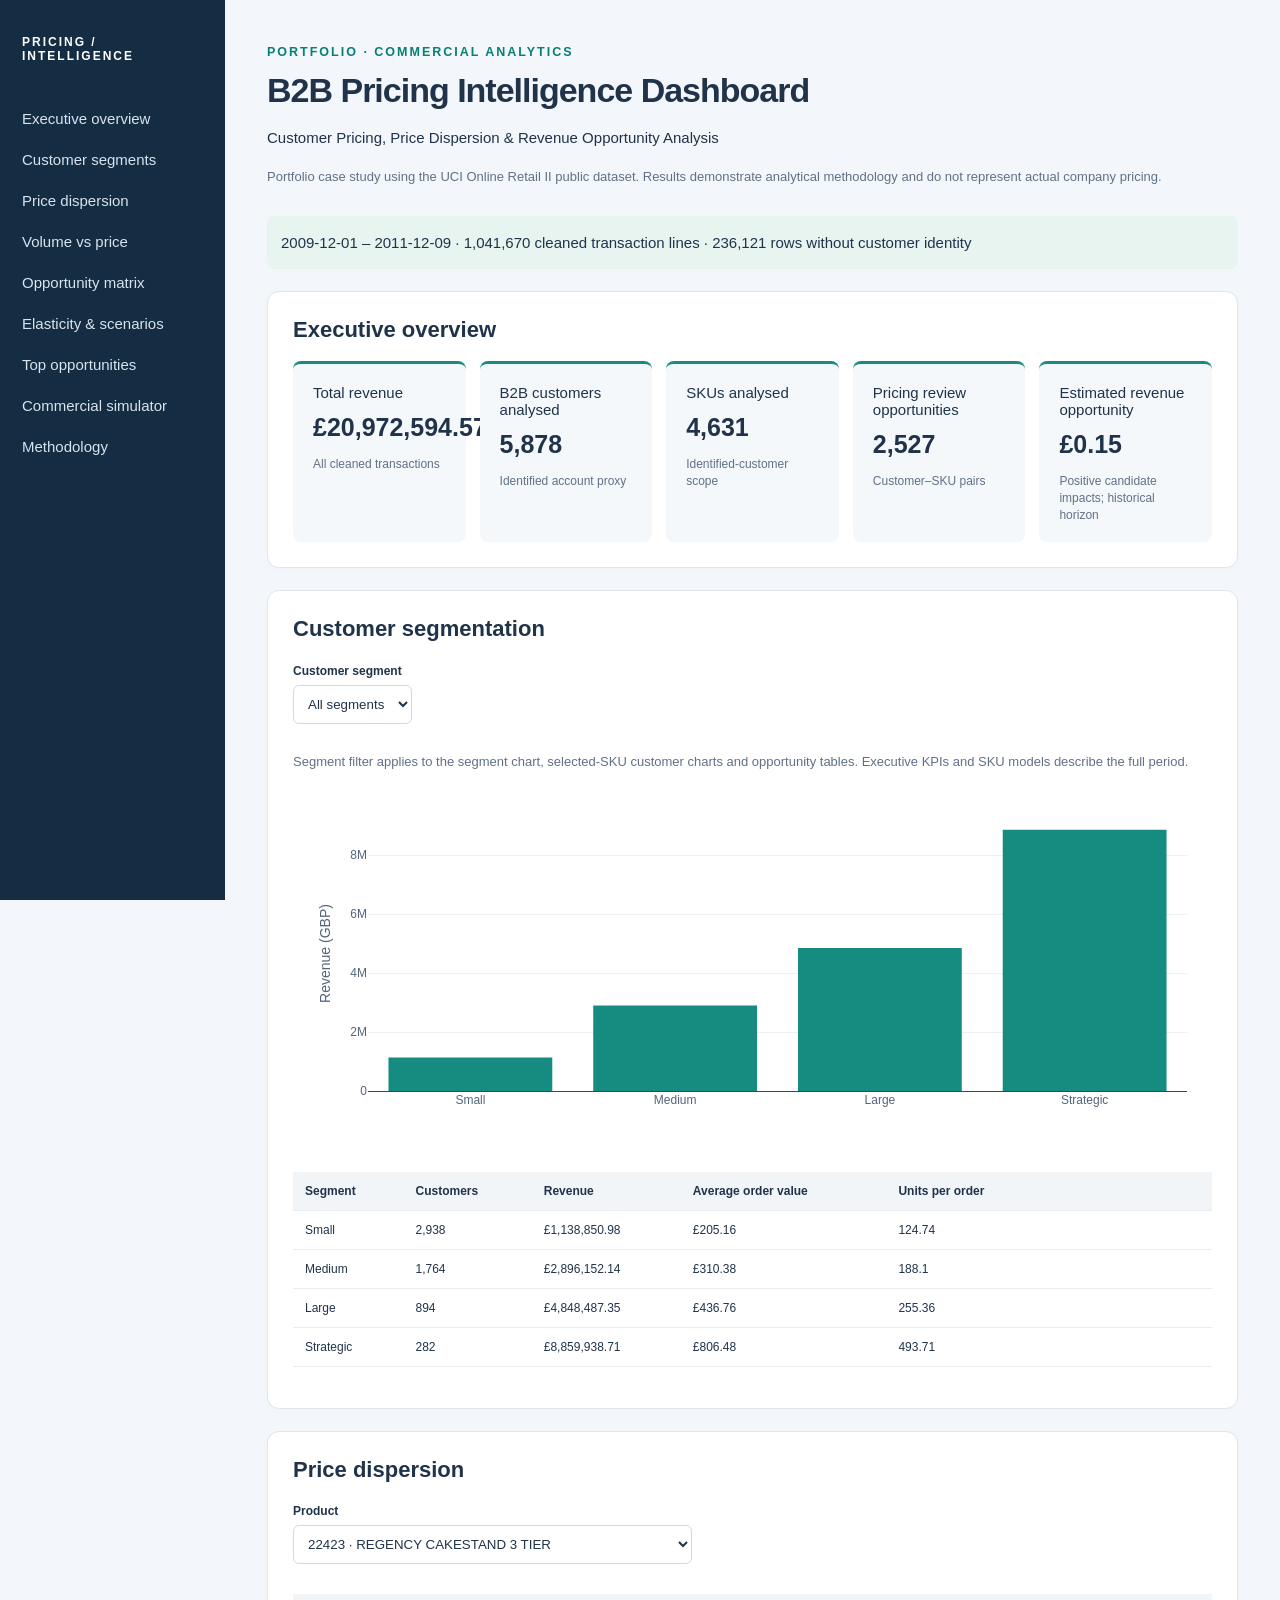
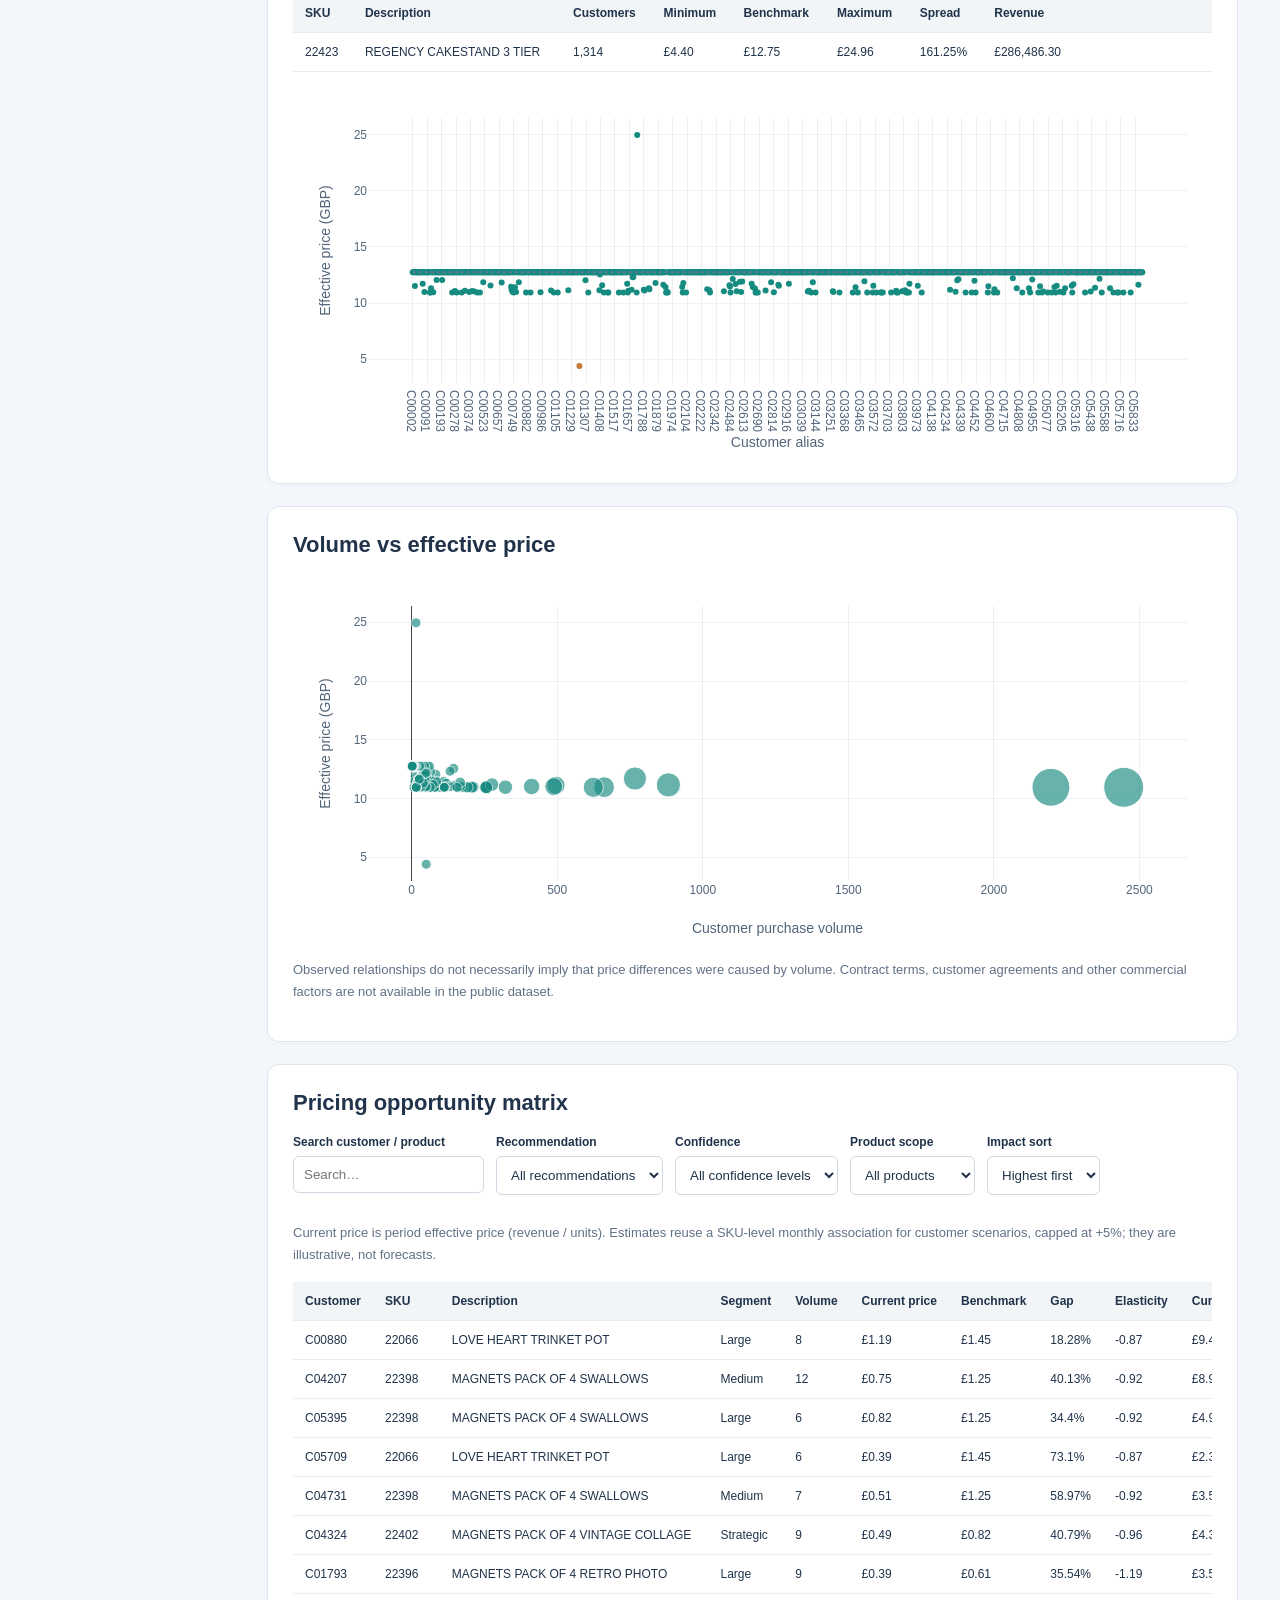
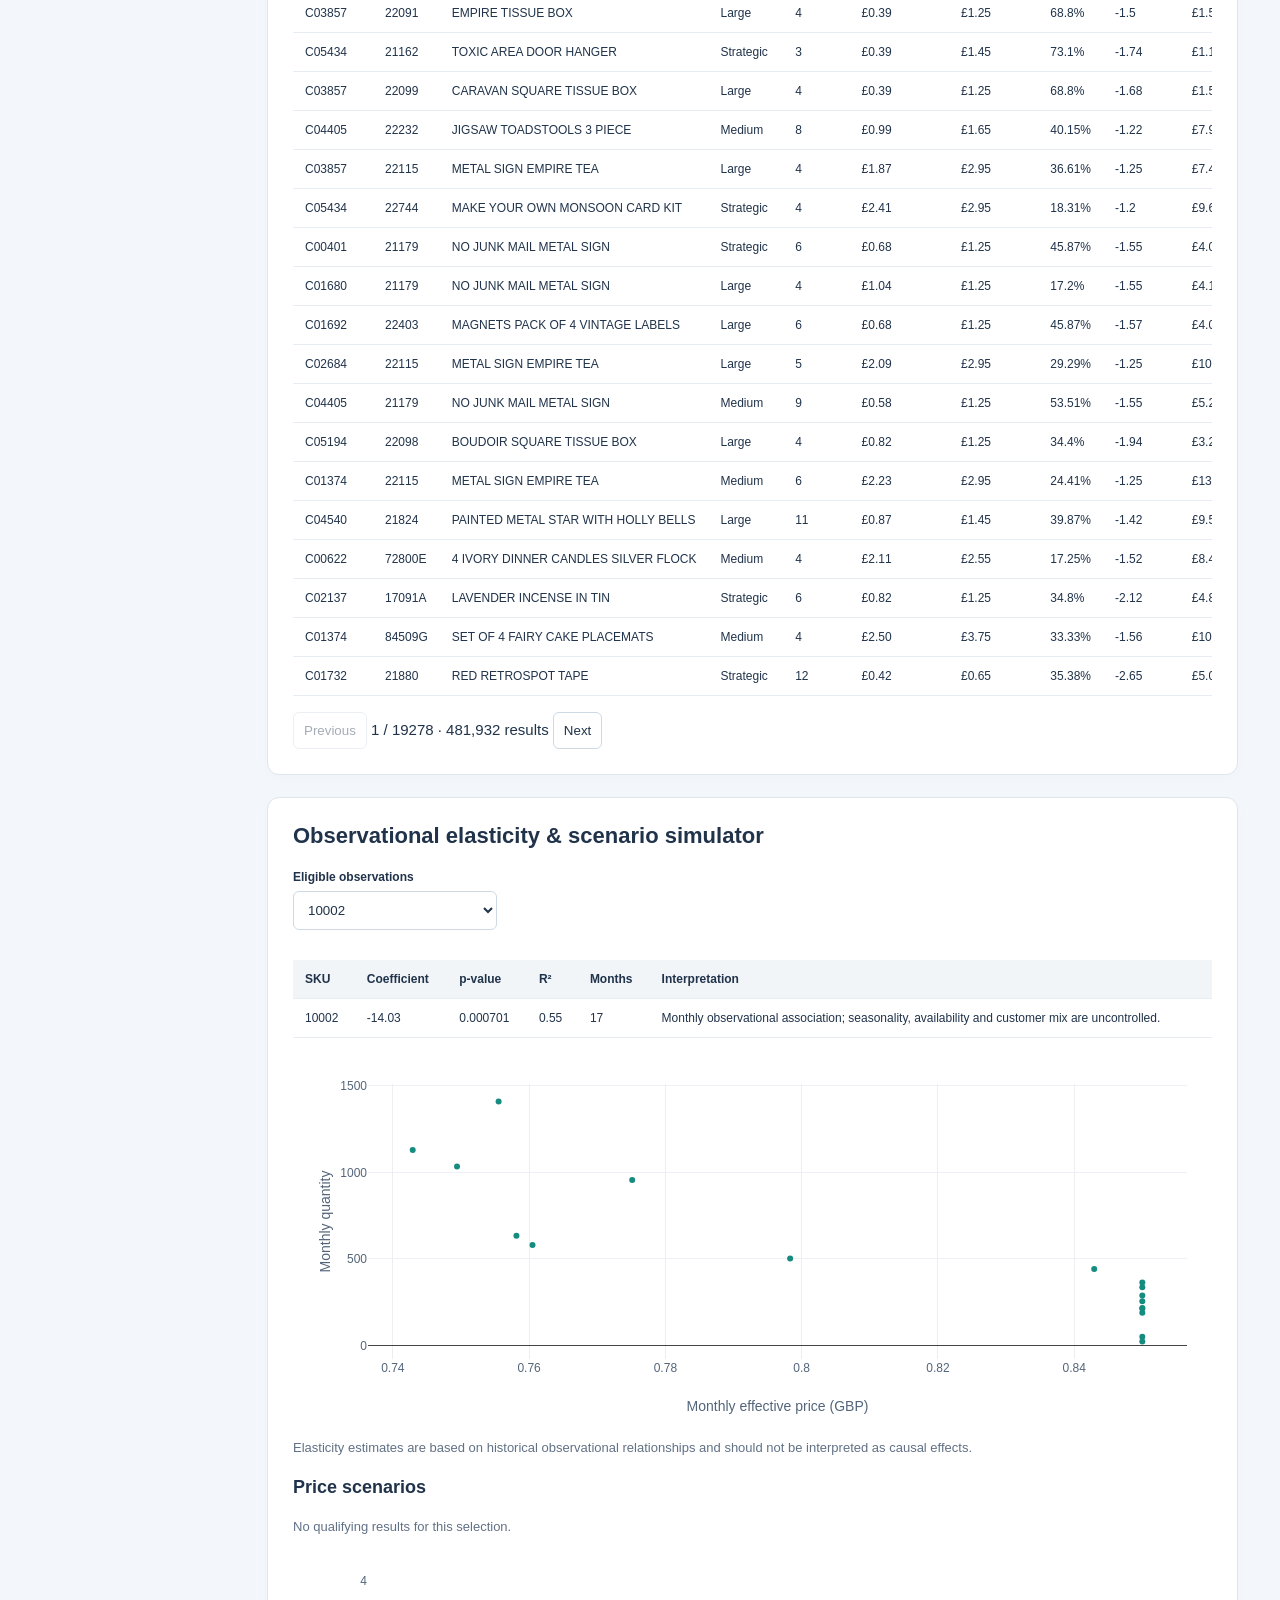
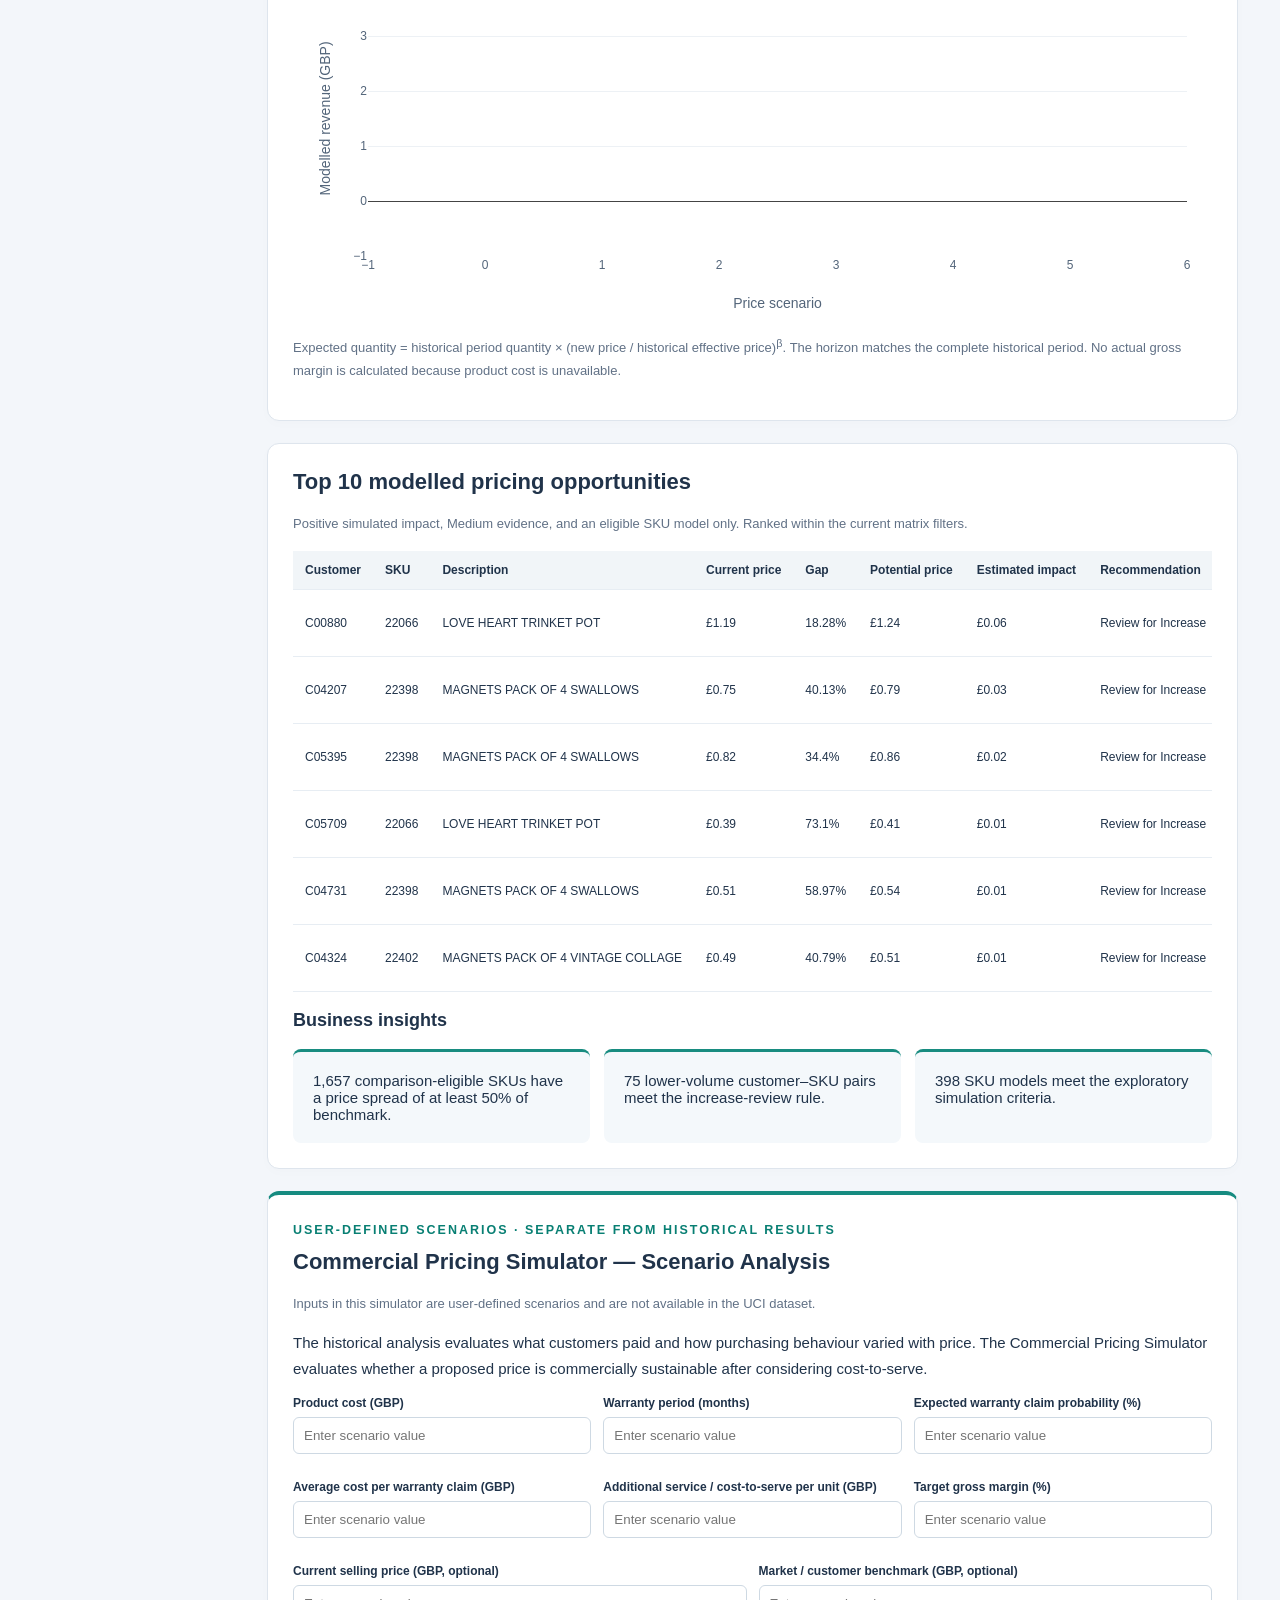
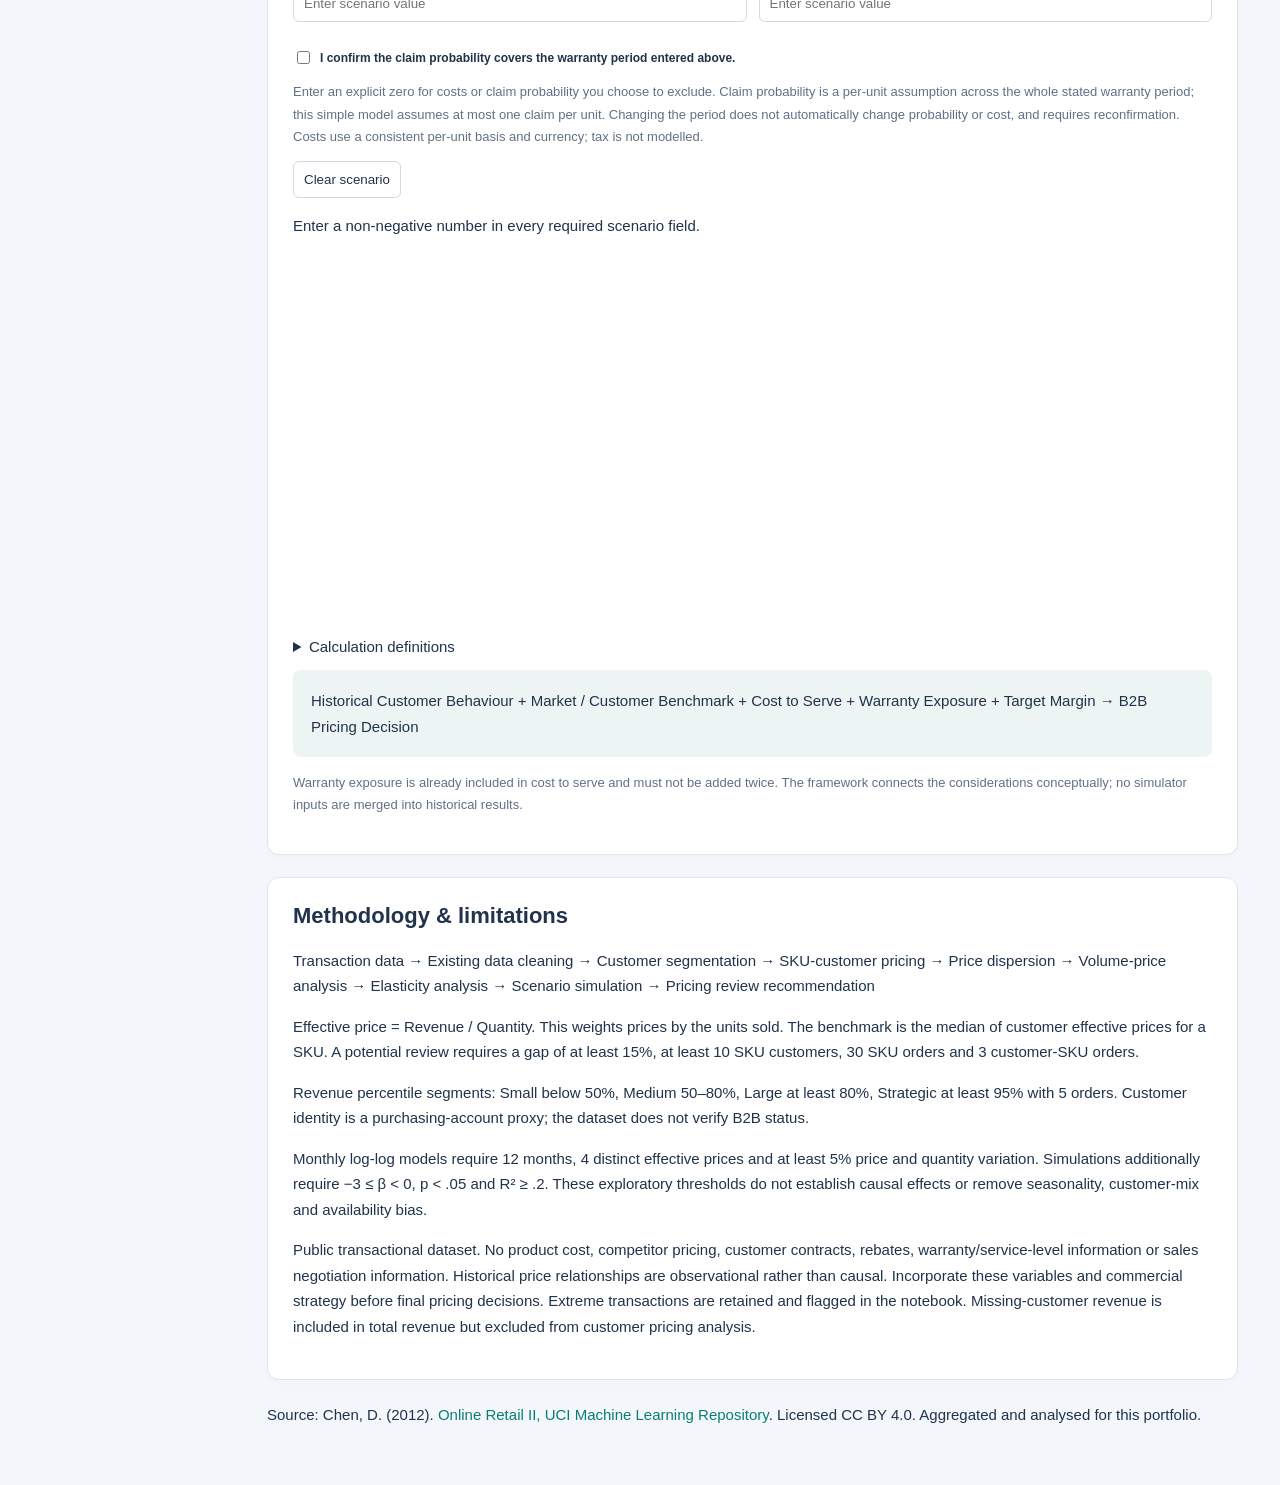
==== projects/b2b-pricing-intelligence/index.html @ 22f2fa93 "Populate UCI pricing dashboard and add commercial cost scenario simulator" ====
<!doctype html><html lang="en"><head><meta charset="utf-8"><meta name="viewport" content="width=device-width,initial-scale=1"><title>B2B Pricing Intelligence Dashboard</title><link rel="stylesheet" href="style.css"><script defer src="https://cdn.plot.ly/plotly-2.35.2.min.js"></script><script defer src="app.js"></script><script defer src="commercial.js"></script></head><body>
<aside><b>PRICING / INTELLIGENCE</b><a href="#overview">Executive overview</a><a href="#segments">Customer segments</a><a href="#dispersion">Price dispersion</a><a href="#volume">Volume vs price</a><a href="#matrix">Opportunity matrix</a><a href="#elasticity">Elasticity & scenarios</a><a href="#top">Top opportunities</a><a href="#commercial">Commercial simulator</a><a href="#method">Methodology</a></aside>
<main><header><small>PORTFOLIO · COMMERCIAL ANALYTICS</small><h1>B2B Pricing Intelligence Dashboard</h1><p>Customer Pricing, Price Dispersion & Revenue Opportunity Analysis</p><p class="note">Portfolio case study using the UCI Online Retail II public dataset. Results demonstrate analytical methodology and do not represent actual company pricing.</p></header>
<p id="status" role="status">Loading analysis…</p><section id="overview"><h2>Executive overview</h2><div id="kpis" class="cards"></div></section>
<section id="segments"><h2>Customer segmentation</h2><label>Customer segment <select id="segment"><option value="">All segments</option><option>Small</option><option>Medium</option><option>Large</option><option>Strategic</option></select></label><p class="note">Segment filter applies to the segment chart, selected-SKU customer charts and opportunity tables. Executive KPIs and SKU models describe the full period.</p><div id="segmentChart" class="chart"></div><div id="segmentTable"></div></section>
<section id="dispersion"><h2>Price dispersion</h2><label>Product <select id="sku"></select></label><div id="skuStats"></div><div id="priceChart" class="chart"></div></section>
<section id="volume"><h2>Volume vs effective price</h2><div id="volumeChart" class="chart"></div><p class="note">Observed relationships do not necessarily imply that price differences were caused by volume. Contract terms, customer agreements and other commercial factors are not available in the public dataset.</p></section>
<section id="matrix"><h2>Pricing opportunity matrix</h2><div class="filters"><label>Search customer / product<input id="search" type="search" placeholder="Search…"></label><label>Recommendation<select id="recommendation"><option value="">All recommendations</option><option>Maintain</option><option>Review for Increase</option><option>Review Discount</option><option>Insufficient Evidence</option></select></label><label>Confidence<select id="confidence"><option value="">All confidence levels</option><option>Medium</option><option>Low</option></select></label><label>Product scope<select id="scope"><option value="">All products</option><option value="selected">Selected SKU</option></select></label><label>Impact sort<select id="sort"><option value="desc">Highest first</option><option value="asc">Lowest first</option></select></label></div><p class="note">Current price is period effective price (revenue / units). Estimates reuse a SKU-level monthly association for customer scenarios, capped at +5%; they are illustrative, not forecasts.</p><div id="opportunities"></div><button id="prev">Previous</button> <span id="page"></span> <button id="next">Next</button></section>
<section id="elasticity"><h2>Observational elasticity & scenario simulator</h2><label>Eligible observations <select id="model"></select></label><div id="modelStats"></div><div id="elasticityChart" class="chart"></div><p class="note">Elasticity estimates are based on historical observational relationships and should not be interpreted as causal effects.</p><h3>Price scenarios</h3><div id="scenarioTable"></div><div id="scenarioChart" class="chart"></div><p class="note">Expected quantity = historical period quantity × (new price / historical effective price)<sup>β</sup>. The horizon matches the complete historical period. No actual gross margin is calculated because product cost is unavailable.</p></section>
<section id="top"><h2>Top 10 modelled pricing opportunities</h2><p class="note">Positive simulated impact, Medium evidence, and an eligible SKU model only. Ranked within the current matrix filters.</p><div id="topTable"></div><h3>Business insights</h3><div id="insights" class="cards"></div></section>
<section id="commercial" class="commercial-section"><small>USER-DEFINED SCENARIOS · SEPARATE FROM HISTORICAL RESULTS</small><h2>Commercial Pricing Simulator — Scenario Analysis</h2>
<p class="note">Inputs in this simulator are user-defined scenarios and are not available in the UCI dataset.</p>
<p>The historical analysis evaluates what customers paid and how purchasing behaviour varied with price. The Commercial Pricing Simulator evaluates whether a proposed price is commercially sustainable after considering cost-to-serve.</p>
<div class="filters"><label>Product cost (GBP)<input id="commercial-cost" type="number" min="0" step="0.01" placeholder="Enter scenario value" required ></label><label>Warranty period (months)<input id="commercial-months" type="number" min="0" step="1" placeholder="Enter scenario value" required ></label><label>Expected warranty claim probability (%)<input id="commercial-claimRate" type="number" min="0" step="0.1" placeholder="Enter scenario value" max="100" required ></label><label>Average cost per warranty claim (GBP)<input id="commercial-claimCost" type="number" min="0" step="0.01" placeholder="Enter scenario value" required ></label><label>Additional service / cost-to-serve per unit (GBP)<input id="commercial-service" type="number" min="0" step="0.01" placeholder="Enter scenario value" required ></label><label>Target gross margin (%)<input id="commercial-target" type="number" min="0" step="0.1" placeholder="Enter scenario value" max="99.99" required ></label><label>Current selling price (GBP, optional)<input id="commercial-current" type="number" min="0" step="0.01" placeholder="Enter scenario value" ></label><label>Market / customer benchmark (GBP, optional)<input id="commercial-benchmark" type="number" min="0" step="0.01" placeholder="Enter scenario value" ></label></div>
<label class="confirm-label"><input id="commercial-confirm" type="checkbox"> I confirm the claim probability covers the warranty period entered above.</label>
<p class="note">Enter an explicit zero for costs or claim probability you choose to exclude. Claim probability is a per-unit assumption across the whole stated warranty period; this simple model assumes at most one claim per unit. Changing the period does not automatically change probability or cost, and requires reconfirmation. Costs use a consistent per-unit basis and currency; tax is not modelled.</p>
<button id="commercial-reset" type="button">Clear scenario</button><p id="commercial-status" role="status" aria-live="polite"></p><div id="commercial-kpis" class="cards"></div><div id="commercial-waterfall" class="chart"></div><p id="commercial-decision" aria-live="polite"></p>
<details><summary>Calculation definitions</summary><p>Warranty cost = Claim probability × Average claim cost.<br>Cost to serve = Product cost + Expected warranty cost + Additional service cost.<br>Required price = Cost to serve / (1 − Target gross margin).<br>Gross profit per unit = Selling price − Cost to serve.<br>Gross margin = Gross profit / Selling price.</p><p>Margin here uses the scenario's fully loaded cost-to-serve; accounting treatment of service and warranty costs may differ. Required margin in the waterfall is the currency amount needed above cost to serve, not a markup percentage.</p></details>
<p class="framework">Historical Customer Behaviour + Market / Customer Benchmark + Cost to Serve + Warranty Exposure + Target Margin → B2B Pricing Decision</p><p class="note">Warranty exposure is already included in cost to serve and must not be added twice. The framework connects the considerations conceptually; no simulator inputs are merged into historical results.</p></section><section id="method"><h2>Methodology & limitations</h2><p>Transaction data → Existing data cleaning → Customer segmentation → SKU-customer pricing → Price dispersion → Volume-price analysis → Elasticity analysis → Scenario simulation → Pricing review recommendation</p><p>Effective price = Revenue / Quantity. This weights prices by the units sold. The benchmark is the median of customer effective prices for a SKU. A potential review requires a gap of at least 15%, at least 10 SKU customers, 30 SKU orders and 3 customer-SKU orders.</p><p>Revenue percentile segments: Small below 50%, Medium 50–80%, Large at least 80%, Strategic at least 95% with 5 orders. Customer identity is a purchasing-account proxy; the dataset does not verify B2B status.</p><p>Monthly log-log models require 12 months, 4 distinct effective prices and at least 5% price and quantity variation. Simulations additionally require −3 ≤ β &lt; 0, p &lt; .05 and R² ≥ .2. These exploratory thresholds do not establish causal effects or remove seasonality, customer-mix and availability bias.</p><p>Public transactional dataset. No product cost, competitor pricing, customer contracts, rebates, warranty/service-level information or sales negotiation information. Historical price relationships are observational rather than causal. Incorporate these variables and commercial strategy before final pricing decisions. Extreme transactions are retained and flagged in the notebook. Missing-customer revenue is included in total revenue but excluded from customer pricing analysis.</p></section><p>Source: Chen, D. (2012). <a href="https://doi.org/10.24432/C5CG6D">Online Retail II, UCI Machine Learning Repository</a>. Licensed CC BY 4.0. Aggregated and analysed for this portfolio.</p></main></body></html>
---- projects/b2b-pricing-intelligence/style.css ----
:root{font-family:Inter,Segoe UI,Arial,sans-serif;color:#20334a;background:#f3f6fa;font-size:15px}*{box-sizing:border-box}body{margin:0}aside{position:fixed;width:225px;height:100vh;background:#142d43;padding:35px 22px;color:white}aside b{font-size:12px;letter-spacing:2px;display:block;margin-bottom:35px}a{display:block;color:#d7e4ef;text-decoration:none;padding:12px 0}a:hover{color:#6ee0c3}main{margin-left:225px;padding:42px;max-width:1650px}h1{font-size:34px;letter-spacing:-1px;margin:12px 0}h2{font-size:22px;margin-top:0}h3{font-size:18px}small{color:#087f73;letter-spacing:2px;font-weight:700}header{margin-bottom:28px}.note{font-size:13px;line-height:1.7;color:#617186}section{background:white;border:1px solid #dee5ed;border-radius:12px;padding:25px;margin:22px 0;box-shadow:0 3px 12px #132d4304;scroll-margin-top:20px}.cards{display:grid;grid-template-columns:repeat(auto-fit,minmax(170px,1fr));gap:14px}.card{padding:20px;background:#f4f8fb;border-radius:8px;border-top:3px solid #188c80}.card strong{display:block;font-size:25px;margin:12px 0}.card span{font-size:12px;color:#617186}.chart{height:370px;min-width:0}.filters{display:flex;flex-wrap:wrap;gap:12px}label{display:inline-flex;flex-direction:column;gap:7px;font-size:12px;font-weight:600;margin-bottom:14px}input,select,button{padding:10px;border:1px solid #ced9e3;border-radius:6px;background:white;color:#20334a;max-width:100%}select{max-width:500px}button{cursor:pointer}button:disabled{opacity:.4;cursor:default}.table-wrap{overflow:auto;margin:16px 0}table{border-collapse:collapse;min-width:100%;font-size:12px}th,td{text-align:left;padding:12px;border-bottom:1px solid #e7edf3;white-space:nowrap}th{background:#f1f5f8}td:last-child{white-space:normal;min-width:220px}#status{padding:14px;background:#e8f4f0;border-radius:7px}p{line-height:1.7}:focus-visible{outline:3px solid #128779;outline-offset:3px}@media(max-width:1000px){aside{position:static;width:auto;height:auto;display:flex;flex-wrap:wrap;gap:15px;padding:18px}aside b{width:100%;margin:0}aside a{font-size:12px;padding:3px}main{margin:0;padding:20px}}@media(max-width:550px){main{padding:12px}section{padding:16px}h1{font-size:27px}.chart{height:320px}.cards{grid-template-columns:1fr 1fr}.card{padding:12px}.card strong{font-size:20px}select{max-width:280px}}

.commercial-section{border-top:4px solid #168b80}.commercial-section h2{margin-top:12px}.commercial-section .filters label{flex:1 1 230px}.confirm-label{display:flex;flex-direction:row;align-items:center;line-height:1.5;margin-top:12px}.framework{padding:18px;background:#edf5f4;border-radius:8px}main>p a{display:inline;color:#087f73}
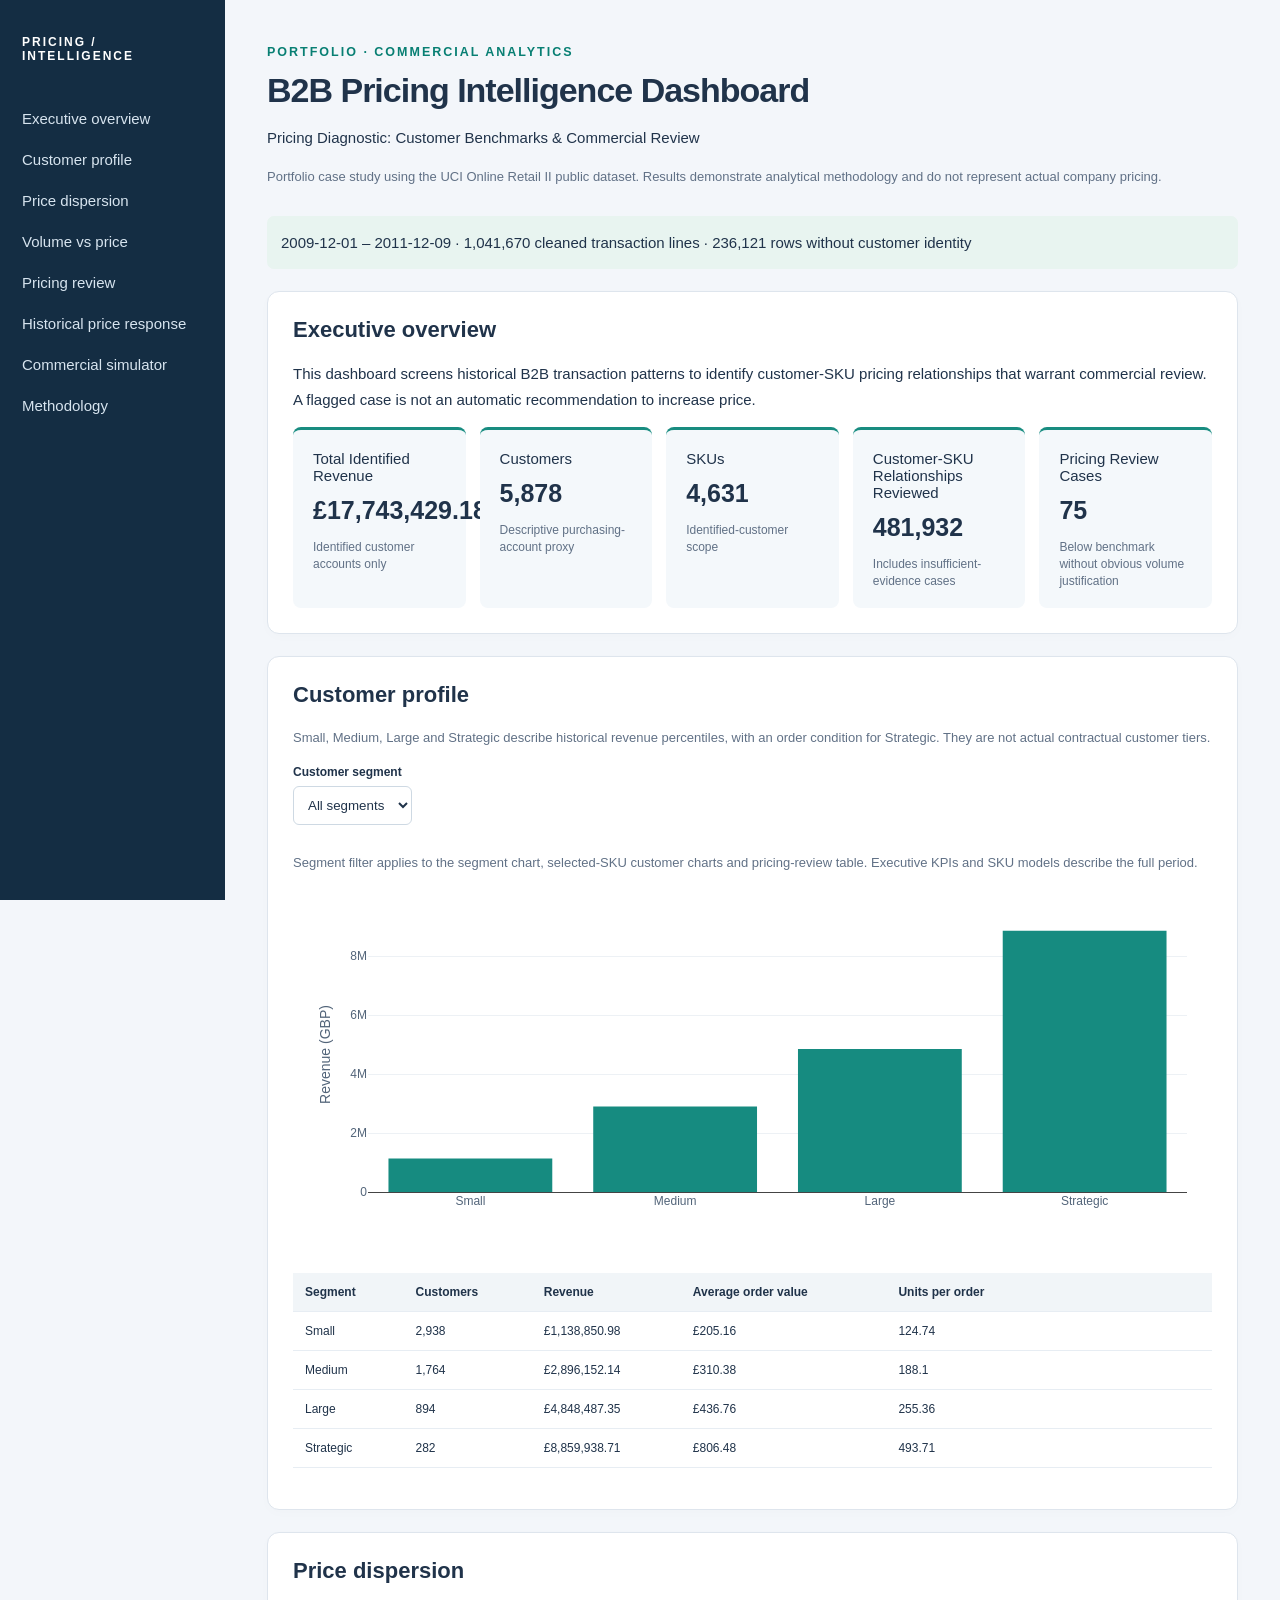
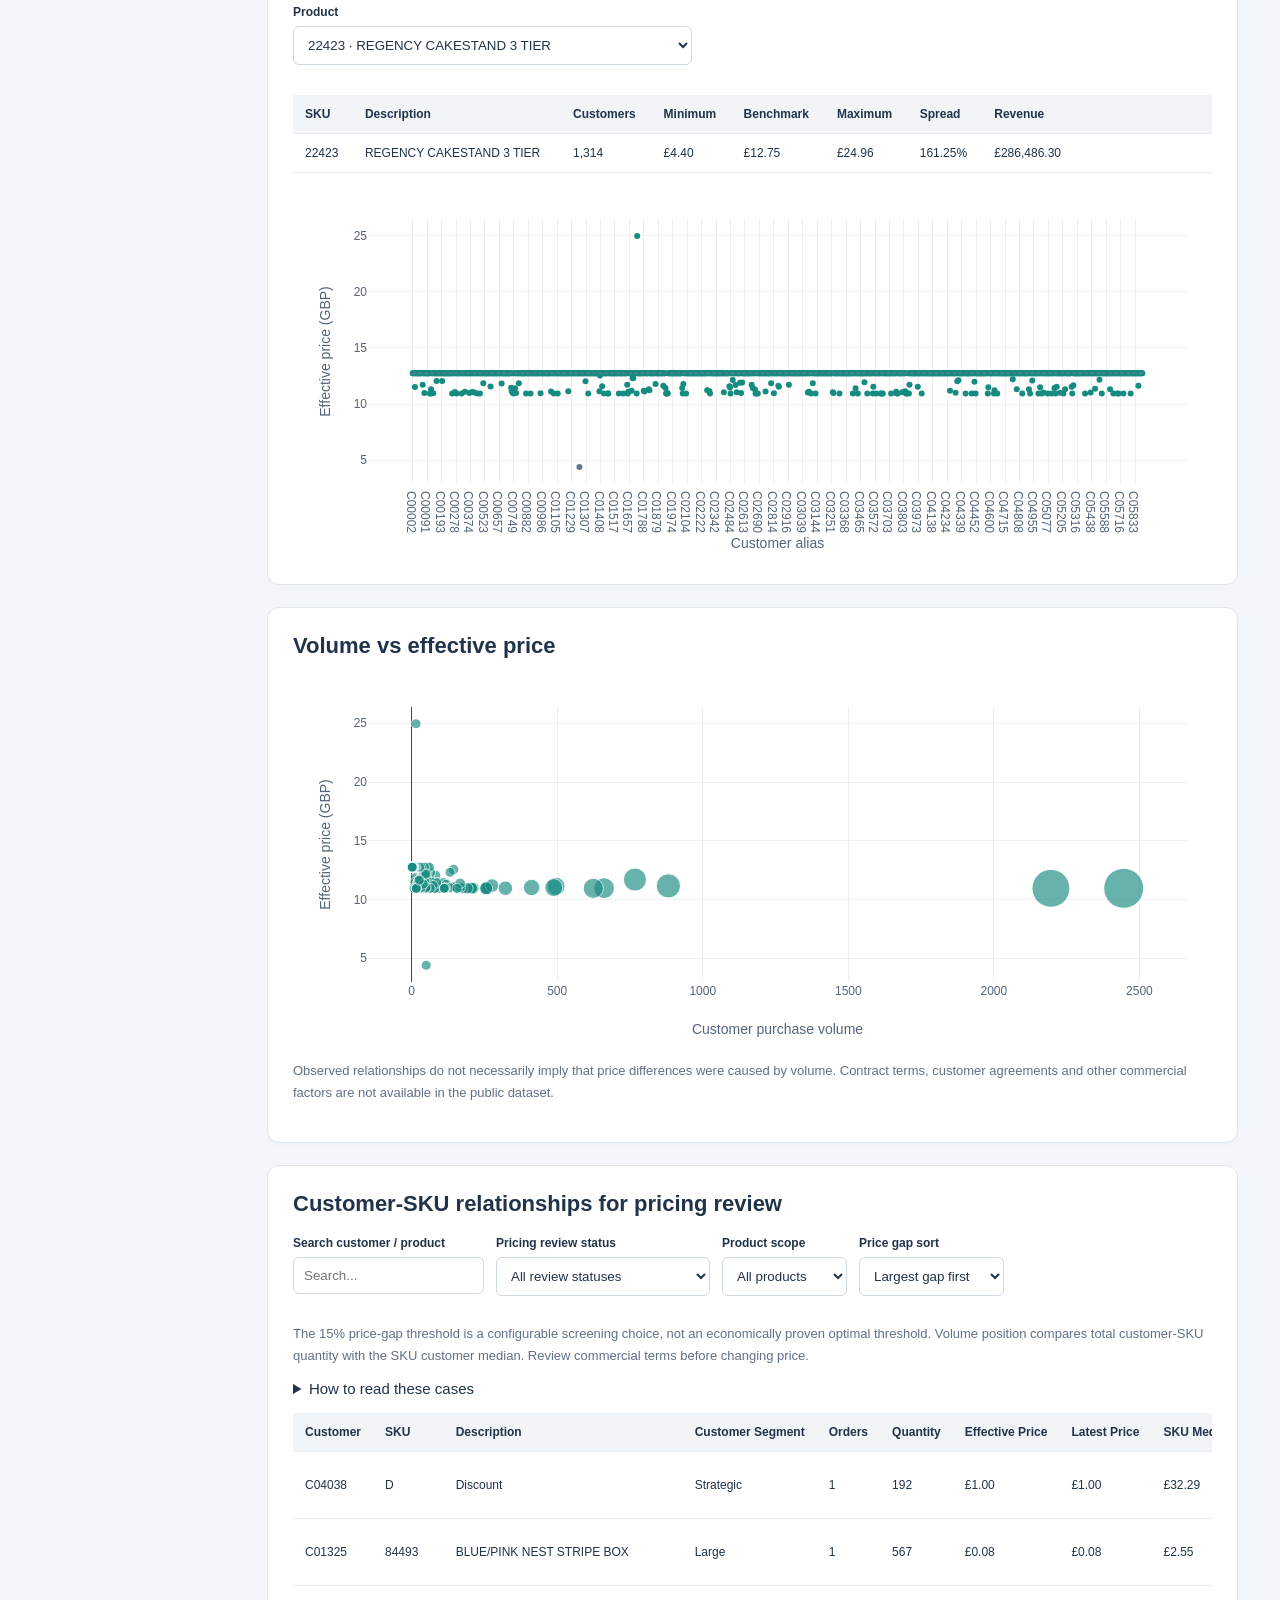
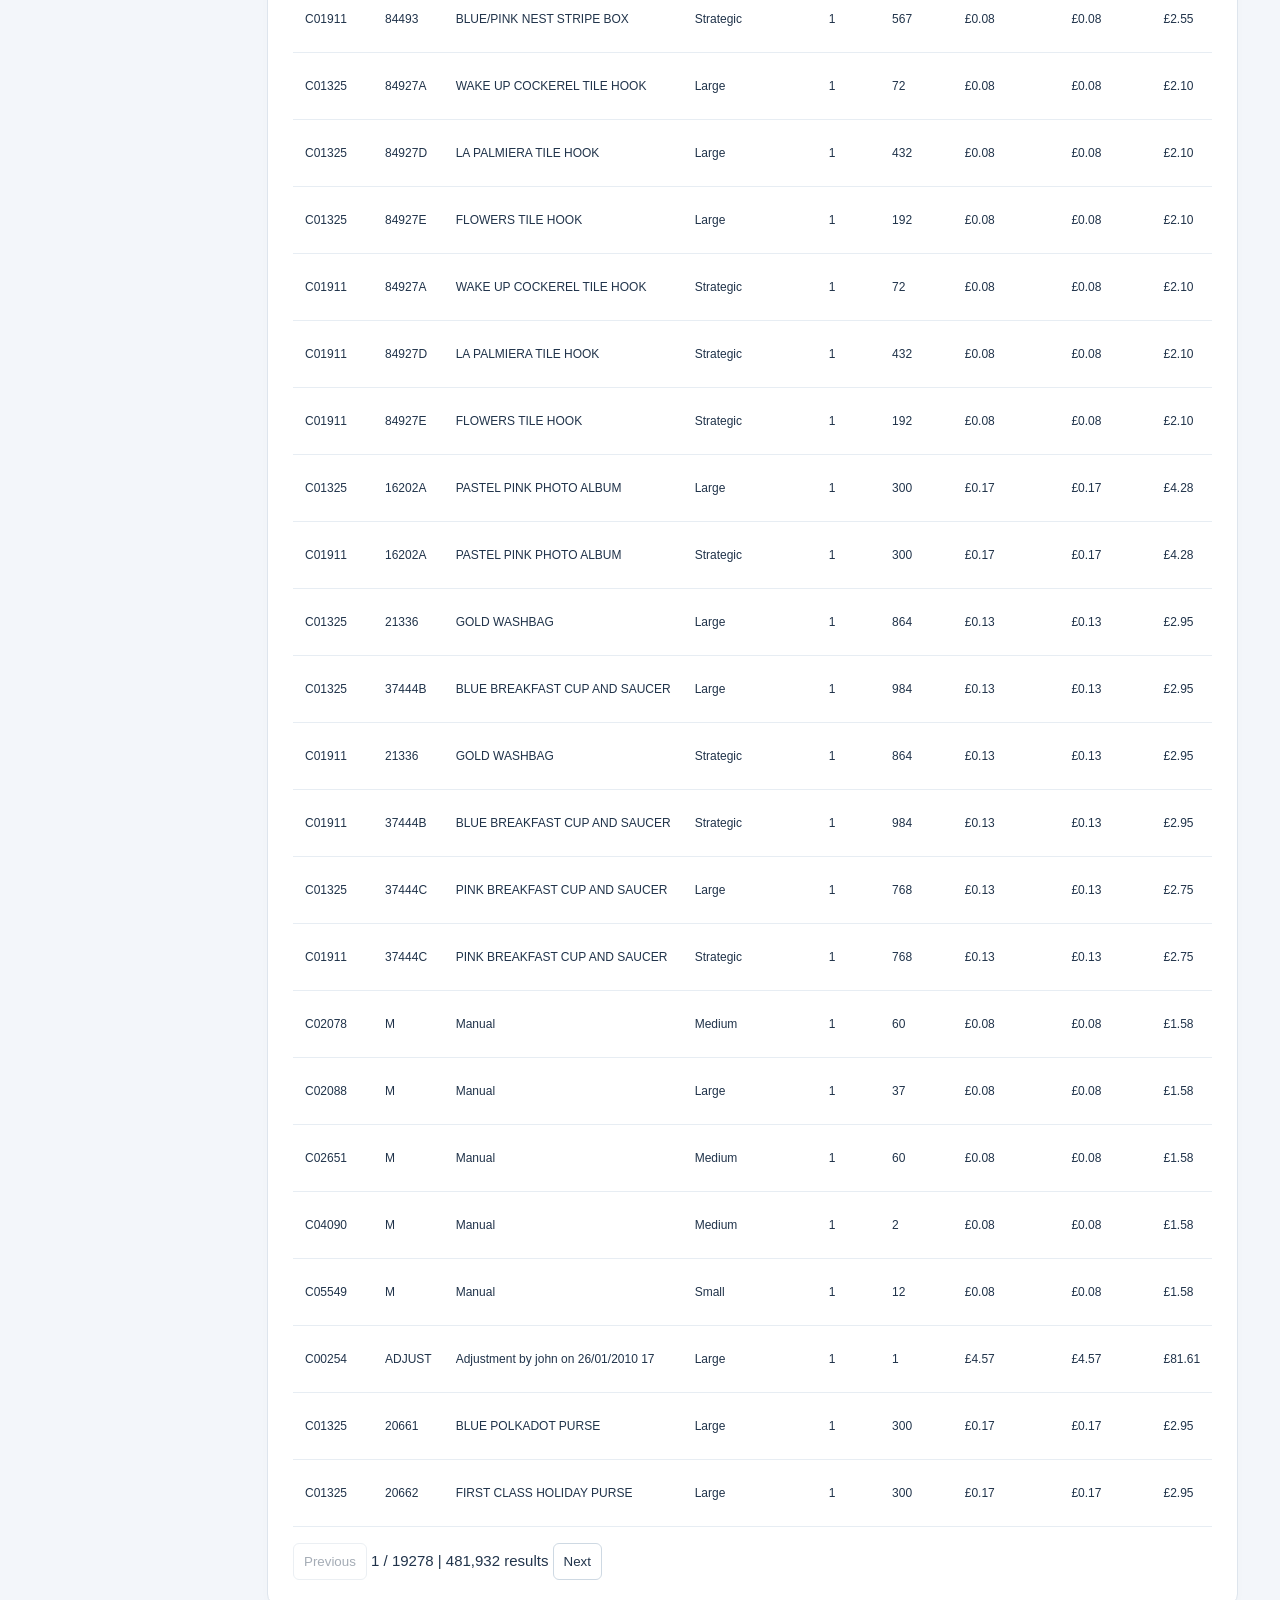
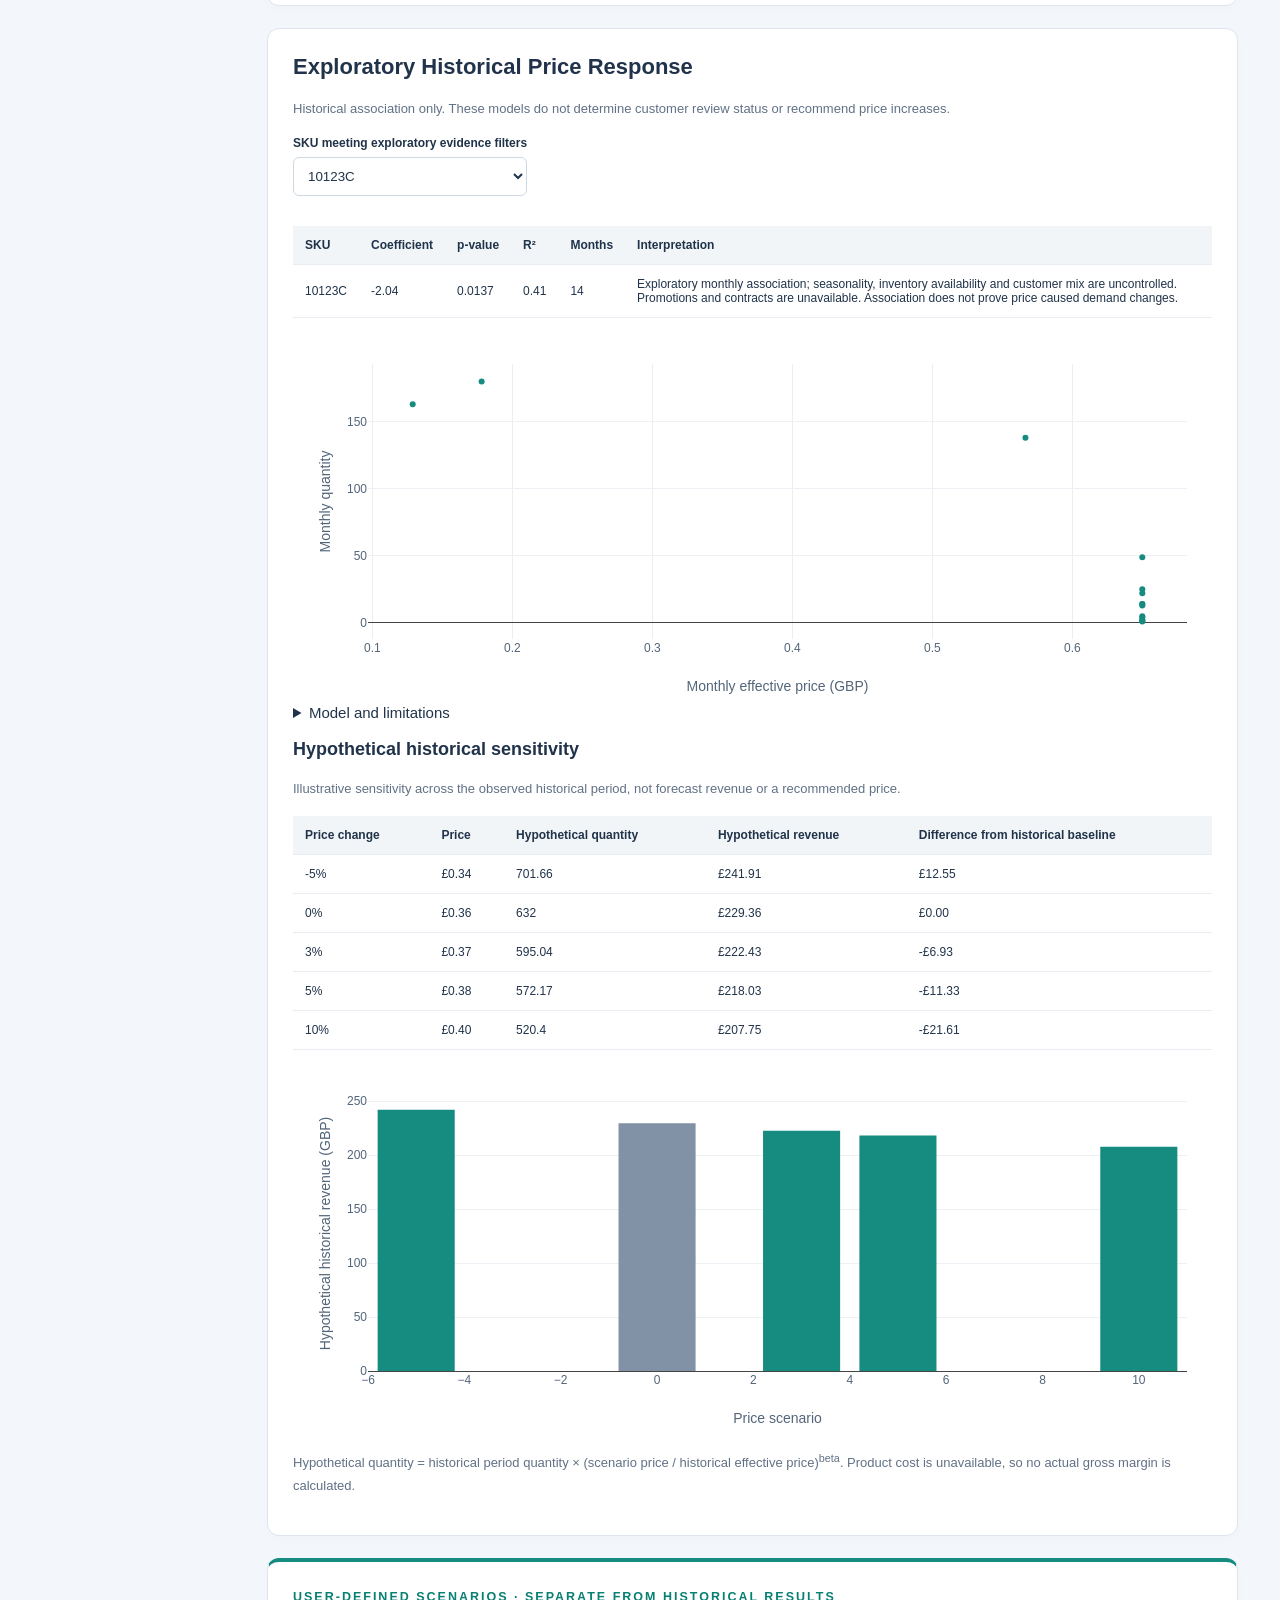
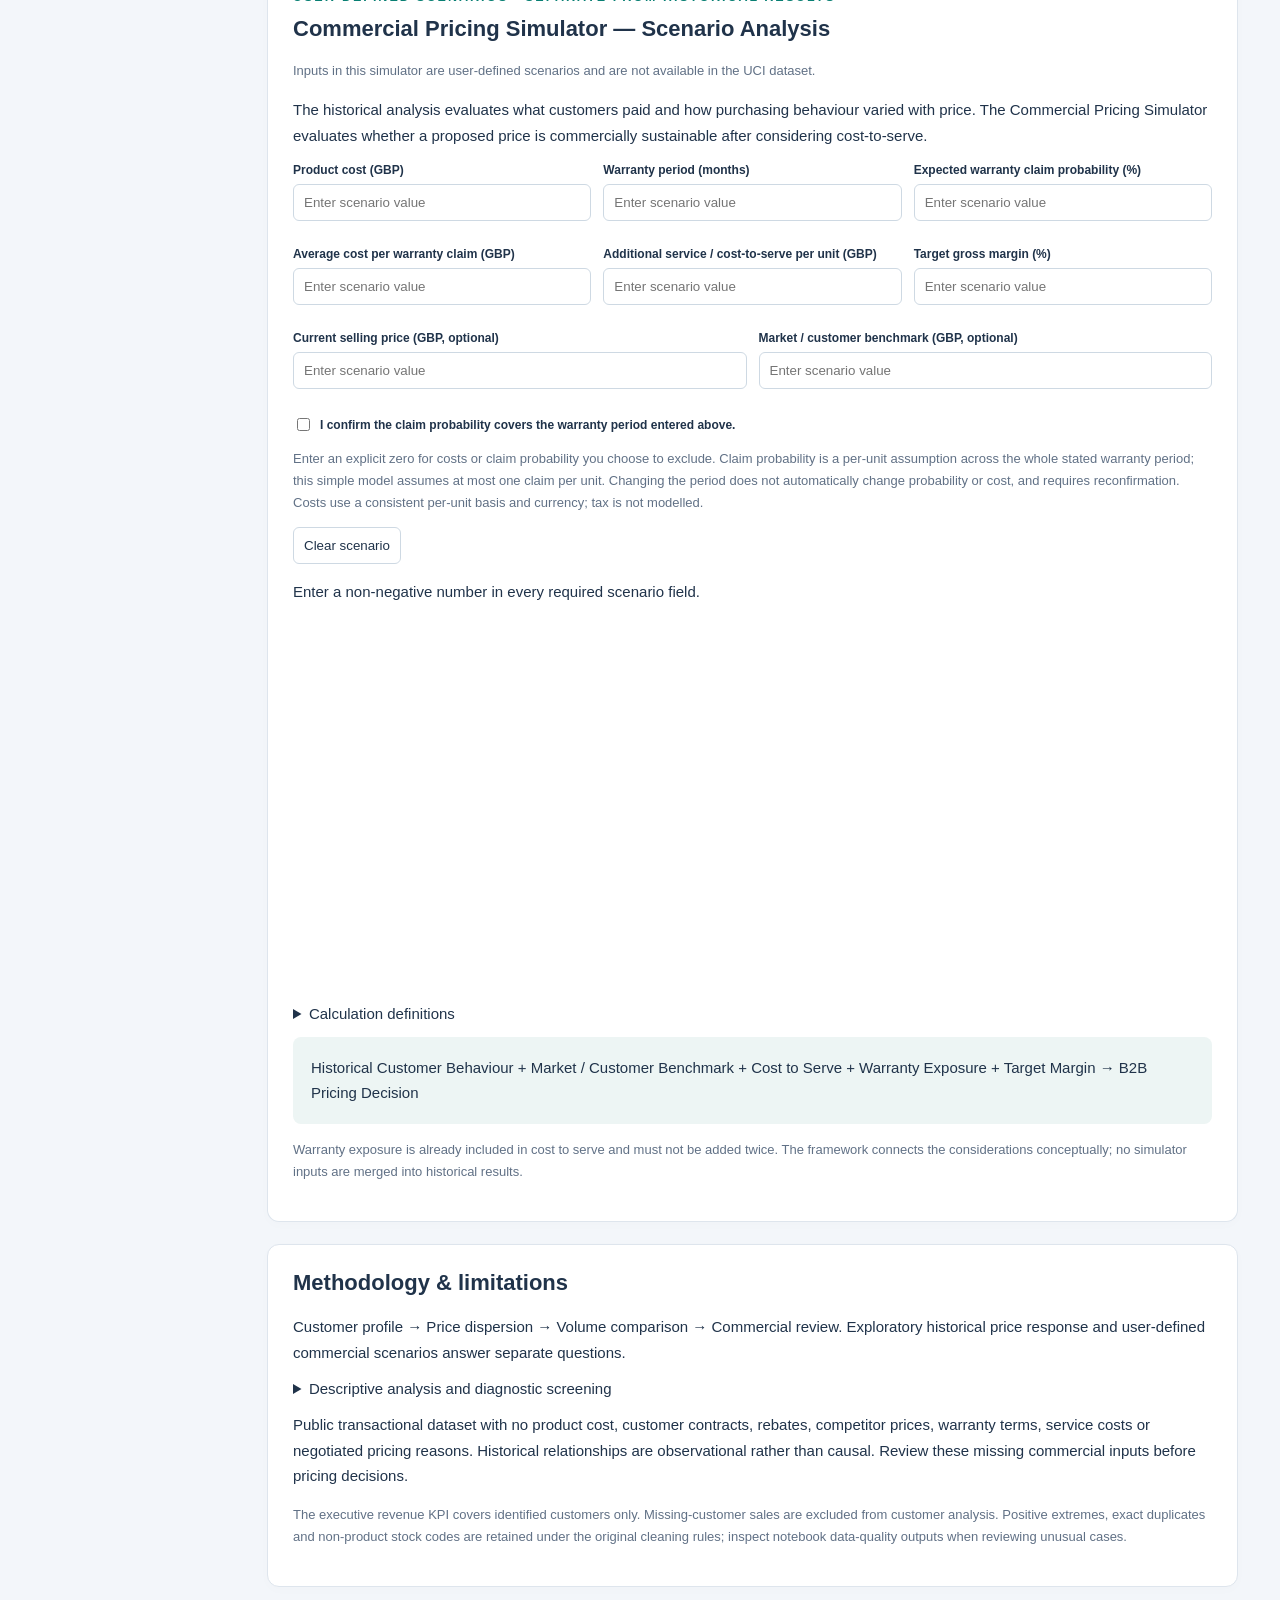
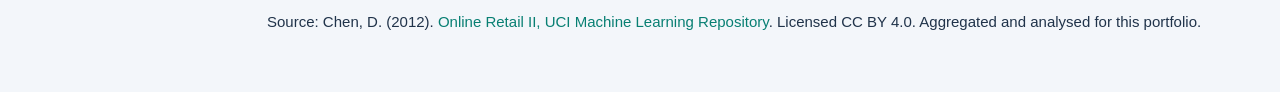
==== commit 7ea68c0c: "Simplify pricing diagnostics and align retail portfolio cards" ====
--- a/projects/b2b-pricing-intelligence/index.html
+++ b/projects/b2b-pricing-intelligence/index.html
@@ -1,13 +1,17 @@
 <!doctype html><html lang="en"><head><meta charset="utf-8"><meta name="viewport" content="width=device-width,initial-scale=1"><title>B2B Pricing Intelligence Dashboard</title><link rel="stylesheet" href="style.css"><script defer src="https://cdn.plot.ly/plotly-2.35.2.min.js"></script><script defer src="app.js"></script><script defer src="commercial.js"></script></head><body>
-<aside><b>PRICING / INTELLIGENCE</b><a href="#overview">Executive overview</a><a href="#segments">Customer segments</a><a href="#dispersion">Price dispersion</a><a href="#volume">Volume vs price</a><a href="#matrix">Opportunity matrix</a><a href="#elasticity">Elasticity & scenarios</a><a href="#top">Top opportunities</a><a href="#commercial">Commercial simulator</a><a href="#method">Methodology</a></aside>
-<main><header><small>PORTFOLIO · COMMERCIAL ANALYTICS</small><h1>B2B Pricing Intelligence Dashboard</h1><p>Customer Pricing, Price Dispersion & Revenue Opportunity Analysis</p><p class="note">Portfolio case study using the UCI Online Retail II public dataset. Results demonstrate analytical methodology and do not represent actual company pricing.</p></header>
-<p id="status" role="status">Loading analysis…</p><section id="overview"><h2>Executive overview</h2><div id="kpis" class="cards"></div></section>
-<section id="segments"><h2>Customer segmentation</h2><label>Customer segment <select id="segment"><option value="">All segments</option><option>Small</option><option>Medium</option><option>Large</option><option>Strategic</option></select></label><p class="note">Segment filter applies to the segment chart, selected-SKU customer charts and opportunity tables. Executive KPIs and SKU models describe the full period.</p><div id="segmentChart" class="chart"></div><div id="segmentTable"></div></section>
+<aside><b>PRICING / INTELLIGENCE</b><a href="#overview">Executive overview</a><a href="#segments">Customer profile</a><a href="#dispersion">Price dispersion</a><a href="#volume">Volume vs price</a><a href="#matrix">Pricing review</a><a href="#elasticity">Historical price response</a><a href="#commercial">Commercial simulator</a><a href="#method">Methodology</a></aside>
+<main><header><small>PORTFOLIO · COMMERCIAL ANALYTICS</small><h1>B2B Pricing Intelligence Dashboard</h1><p>Pricing Diagnostic: Customer Benchmarks &amp; Commercial Review</p><p class="note">Portfolio case study using the UCI Online Retail II public dataset. Results demonstrate analytical methodology and do not represent actual company pricing.</p></header>
+<p id="status" role="status">Loading analysis…</p><section id="overview"><h2>Executive overview</h2><p>This dashboard screens historical B2B transaction patterns to identify customer-SKU pricing relationships that warrant commercial review. A flagged case is not an automatic recommendation to increase price.</p><div id="kpis" class="cards"></div></section>
+<section id="segments"><h2>Customer profile</h2><p class="note">Small, Medium, Large and Strategic describe historical revenue percentiles, with an order condition for Strategic. They are not actual contractual customer tiers.</p><label>Customer segment <select id="segment"><option value="">All segments</option><option>Small</option><option>Medium</option><option>Large</option><option>Strategic</option></select></label><p class="note">Segment filter applies to the segment chart, selected-SKU customer charts and pricing-review table. Executive KPIs and SKU models describe the full period.</p><div id="segmentChart" class="chart"></div><div id="segmentTable"></div></section>
 <section id="dispersion"><h2>Price dispersion</h2><label>Product <select id="sku"></select></label><div id="skuStats"></div><div id="priceChart" class="chart"></div></section>
 <section id="volume"><h2>Volume vs effective price</h2><div id="volumeChart" class="chart"></div><p class="note">Observed relationships do not necessarily imply that price differences were caused by volume. Contract terms, customer agreements and other commercial factors are not available in the public dataset.</p></section>
-<section id="matrix"><h2>Pricing opportunity matrix</h2><div class="filters"><label>Search customer / product<input id="search" type="search" placeholder="Search…"></label><label>Recommendation<select id="recommendation"><option value="">All recommendations</option><option>Maintain</option><option>Review for Increase</option><option>Review Discount</option><option>Insufficient Evidence</option></select></label><label>Confidence<select id="confidence"><option value="">All confidence levels</option><option>Medium</option><option>Low</option></select></label><label>Product scope<select id="scope"><option value="">All products</option><option value="selected">Selected SKU</option></select></label><label>Impact sort<select id="sort"><option value="desc">Highest first</option><option value="asc">Lowest first</option></select></label></div><p class="note">Current price is period effective price (revenue / units). Estimates reuse a SKU-level monthly association for customer scenarios, capped at +5%; they are illustrative, not forecasts.</p><div id="opportunities"></div><button id="prev">Previous</button> <span id="page"></span> <button id="next">Next</button></section>
-<section id="elasticity"><h2>Observational elasticity & scenario simulator</h2><label>Eligible observations <select id="model"></select></label><div id="modelStats"></div><div id="elasticityChart" class="chart"></div><p class="note">Elasticity estimates are based on historical observational relationships and should not be interpreted as causal effects.</p><h3>Price scenarios</h3><div id="scenarioTable"></div><div id="scenarioChart" class="chart"></div><p class="note">Expected quantity = historical period quantity × (new price / historical effective price)<sup>β</sup>. The horizon matches the complete historical period. No actual gross margin is calculated because product cost is unavailable.</p></section>
-<section id="top"><h2>Top 10 modelled pricing opportunities</h2><p class="note">Positive simulated impact, Medium evidence, and an eligible SKU model only. Ranked within the current matrix filters.</p><div id="topTable"></div><h3>Business insights</h3><div id="insights" class="cards"></div></section>
+<section id="matrix"><h2>Customer-SKU relationships for pricing review</h2>
+<div class="filters"><label>Search customer / product<input id="search" type="search" placeholder="Search..."></label><label>Pricing review status<select id="recommendation"><option value="">All review statuses</option><option>Pricing Review</option><option>Possible Volume Justification</option><option>Maintain / No Material Gap</option><option>Insufficient Evidence</option></select></label><label>Product scope<select id="scope"><option value="">All products</option><option value="selected">Selected SKU</option></select></label><label>Price gap sort<select id="sort"><option value="desc">Largest gap first</option><option value="asc">Smallest gap first</option></select></label></div>
+<p id="screening-note" class="note"></p><details><summary>How to read these cases</summary><p><strong>Pricing Review:</strong> materially below the SKU customer median with quantity at or below the median; review whether commercial terms justify the gap.<br><strong>Possible Volume Justification:</strong> materially below median with above-median volume; a discount may be commercially justified.<br><strong>Maintain / No Material Gap:</strong> no material below-benchmark gap under the screening rule.<br><strong>Insufficient Evidence:</strong> fewer than 10 SKU customers, 30 SKU orders or 3 customer-SKU orders.</p><p>Effective price weights prices by units sold. Latest price is the latest transaction price, which may reflect a different order quantity. Benchmarks cover all identified customers for each SKU and do not change with the segment filter. A common SKU and quantity alone do not establish fully comparable contract or service terms.</p></details>
+<div id="opportunities"></div><button id="prev">Previous</button> <span id="page"></span> <button id="next">Next</button></section>
+<section id="elasticity"><h2>Exploratory Historical Price Response</h2><p class="note">Historical association only. These models do not determine customer review status or recommend price increases.</p><label>SKU meeting exploratory evidence filters <select id="model"></select></label><div id="modelStats"></div><div id="elasticityChart" class="chart"></div>
+<details><summary>Model and limitations</summary><p>Monthly log(quantity) = intercept + beta &times; log(effective price). At least 12 observed months, 4 distinct prices and 5% price and quantity variation are required. Displayed sensitivity models also require -3 &le; beta &lt; 0, p &lt; 0.05 and R&sup2; &ge; 0.20.</p><p>Seasonality, inventory availability and customer mix are uncontrolled; promotions and contracts are unavailable. Association does not prove price caused demand changes. These exploratory filters do not validate a causal demand model.</p></details>
+<h3>Hypothetical historical sensitivity</h3><p class="note">Illustrative sensitivity across the observed historical period, not forecast revenue or a recommended price.</p><div id="scenarioTable"></div><div id="scenarioChart" class="chart"></div><p class="note">Hypothetical quantity = historical period quantity &times; (scenario price / historical effective price)<sup>beta</sup>. Product cost is unavailable, so no actual gross margin is calculated.</p></section>
 <section id="commercial" class="commercial-section"><small>USER-DEFINED SCENARIOS · SEPARATE FROM HISTORICAL RESULTS</small><h2>Commercial Pricing Simulator — Scenario Analysis</h2>
 <p class="note">Inputs in this simulator are user-defined scenarios and are not available in the UCI dataset.</p>
 <p>The historical analysis evaluates what customers paid and how purchasing behaviour varied with price. The Commercial Pricing Simulator evaluates whether a proposed price is commercially sustainable after considering cost-to-serve.</p>
@@ -16,4 +20,7 @@
 <p class="note">Enter an explicit zero for costs or claim probability you choose to exclude. Claim probability is a per-unit assumption across the whole stated warranty period; this simple model assumes at most one claim per unit. Changing the period does not automatically change probability or cost, and requires reconfirmation. Costs use a consistent per-unit basis and currency; tax is not modelled.</p>
 <button id="commercial-reset" type="button">Clear scenario</button><p id="commercial-status" role="status" aria-live="polite"></p><div id="commercial-kpis" class="cards"></div><div id="commercial-waterfall" class="chart"></div><p id="commercial-decision" aria-live="polite"></p>
 <details><summary>Calculation definitions</summary><p>Warranty cost = Claim probability × Average claim cost.<br>Cost to serve = Product cost + Expected warranty cost + Additional service cost.<br>Required price = Cost to serve / (1 − Target gross margin).<br>Gross profit per unit = Selling price − Cost to serve.<br>Gross margin = Gross profit / Selling price.</p><p>Margin here uses the scenario's fully loaded cost-to-serve; accounting treatment of service and warranty costs may differ. Required margin in the waterfall is the currency amount needed above cost to serve, not a markup percentage.</p></details>
-<p class="framework">Historical Customer Behaviour + Market / Customer Benchmark + Cost to Serve + Warranty Exposure + Target Margin → B2B Pricing Decision</p><p class="note">Warranty exposure is already included in cost to serve and must not be added twice. The framework connects the considerations conceptually; no simulator inputs are merged into historical results.</p></section><section id="method"><h2>Methodology & limitations</h2><p>Transaction data → Existing data cleaning → Customer segmentation → SKU-customer pricing → Price dispersion → Volume-price analysis → Elasticity analysis → Scenario simulation → Pricing review recommendation</p><p>Effective price = Revenue / Quantity. This weights prices by the units sold. The benchmark is the median of customer effective prices for a SKU. A potential review requires a gap of at least 15%, at least 10 SKU customers, 30 SKU orders and 3 customer-SKU orders.</p><p>Revenue percentile segments: Small below 50%, Medium 50–80%, Large at least 80%, Strategic at least 95% with 5 orders. Customer identity is a purchasing-account proxy; the dataset does not verify B2B status.</p><p>Monthly log-log models require 12 months, 4 distinct effective prices and at least 5% price and quantity variation. Simulations additionally require −3 ≤ β &lt; 0, p &lt; .05 and R² ≥ .2. These exploratory thresholds do not establish causal effects or remove seasonality, customer-mix and availability bias.</p><p>Public transactional dataset. No product cost, competitor pricing, customer contracts, rebates, warranty/service-level information or sales negotiation information. Historical price relationships are observational rather than causal. Incorporate these variables and commercial strategy before final pricing decisions. Extreme transactions are retained and flagged in the notebook. Missing-customer revenue is included in total revenue but excluded from customer pricing analysis.</p></section><p>Source: Chen, D. (2012). <a href="https://doi.org/10.24432/C5CG6D">Online Retail II, UCI Machine Learning Repository</a>. Licensed CC BY 4.0. Aggregated and analysed for this portfolio.</p></main></body></html>
+<p class="framework">Historical Customer Behaviour + Market / Customer Benchmark + Cost to Serve + Warranty Exposure + Target Margin → B2B Pricing Decision</p><p class="note">Warranty exposure is already included in cost to serve and must not be added twice. The framework connects the considerations conceptually; no simulator inputs are merged into historical results.</p></section><section id="method"><h2>Methodology &amp; limitations</h2><p>Customer profile &rarr; Price dispersion &rarr; Volume comparison &rarr; Commercial review. Exploratory historical price response and user-defined commercial scenarios answer separate questions.</p>
+<details><summary>Descriptive analysis and diagnostic screening</summary><p>Effective price = revenue / quantity. Price gap = (SKU median customer effective price - customer effective price) / SKU median customer effective price. Customer quantity is compared with the median total quantity of customers buying the same SKU. The configurable gap threshold defaults to 15%; evidence requires 10 SKU customers, 30 SKU orders and 3 customer-SKU orders. None of these thresholds proves an economically optimal price.</p><p>Revenue percentile segments: Small below 50%, Medium 50-80%, Large at least 80%, Strategic at least 95% with 5 orders. These are descriptive groups, not contractual tiers. Accounts are a B2B proxy; business status is not verified.</p></details>
+<p>Public transactional dataset with no product cost, customer contracts, rebates, competitor prices, warranty terms, service costs or negotiated pricing reasons. Historical relationships are observational rather than causal. Review these missing commercial inputs before pricing decisions.</p><p class="note">The executive revenue KPI covers identified customers only. Missing-customer sales are excluded from customer analysis. Positive extremes, exact duplicates and non-product stock codes are retained under the original cleaning rules; inspect notebook data-quality outputs when reviewing unusual cases.</p></section>
+<p>Source: Chen, D. (2012). <a href="https://doi.org/10.24432/C5CG6D">Online Retail II, UCI Machine Learning Repository</a>. Licensed CC BY 4.0. Aggregated and analysed for this portfolio.</p></main></body></html>
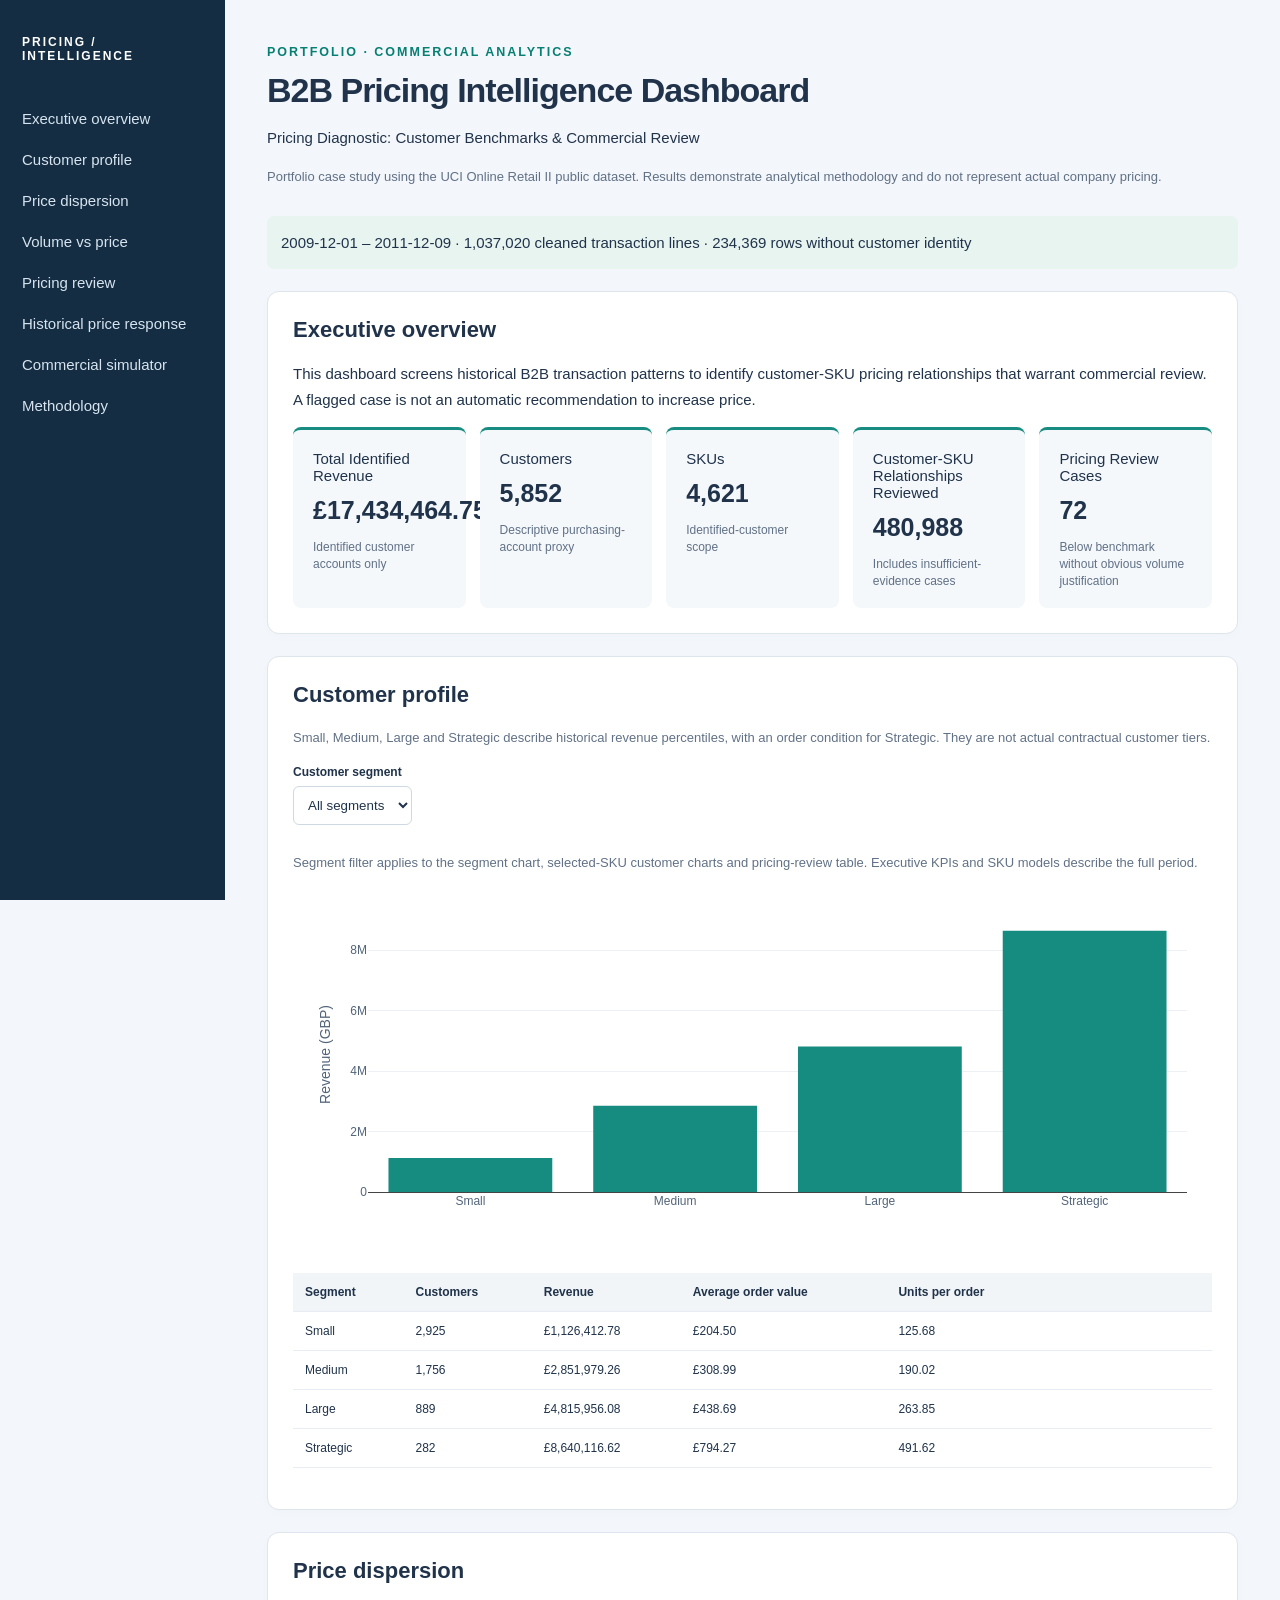
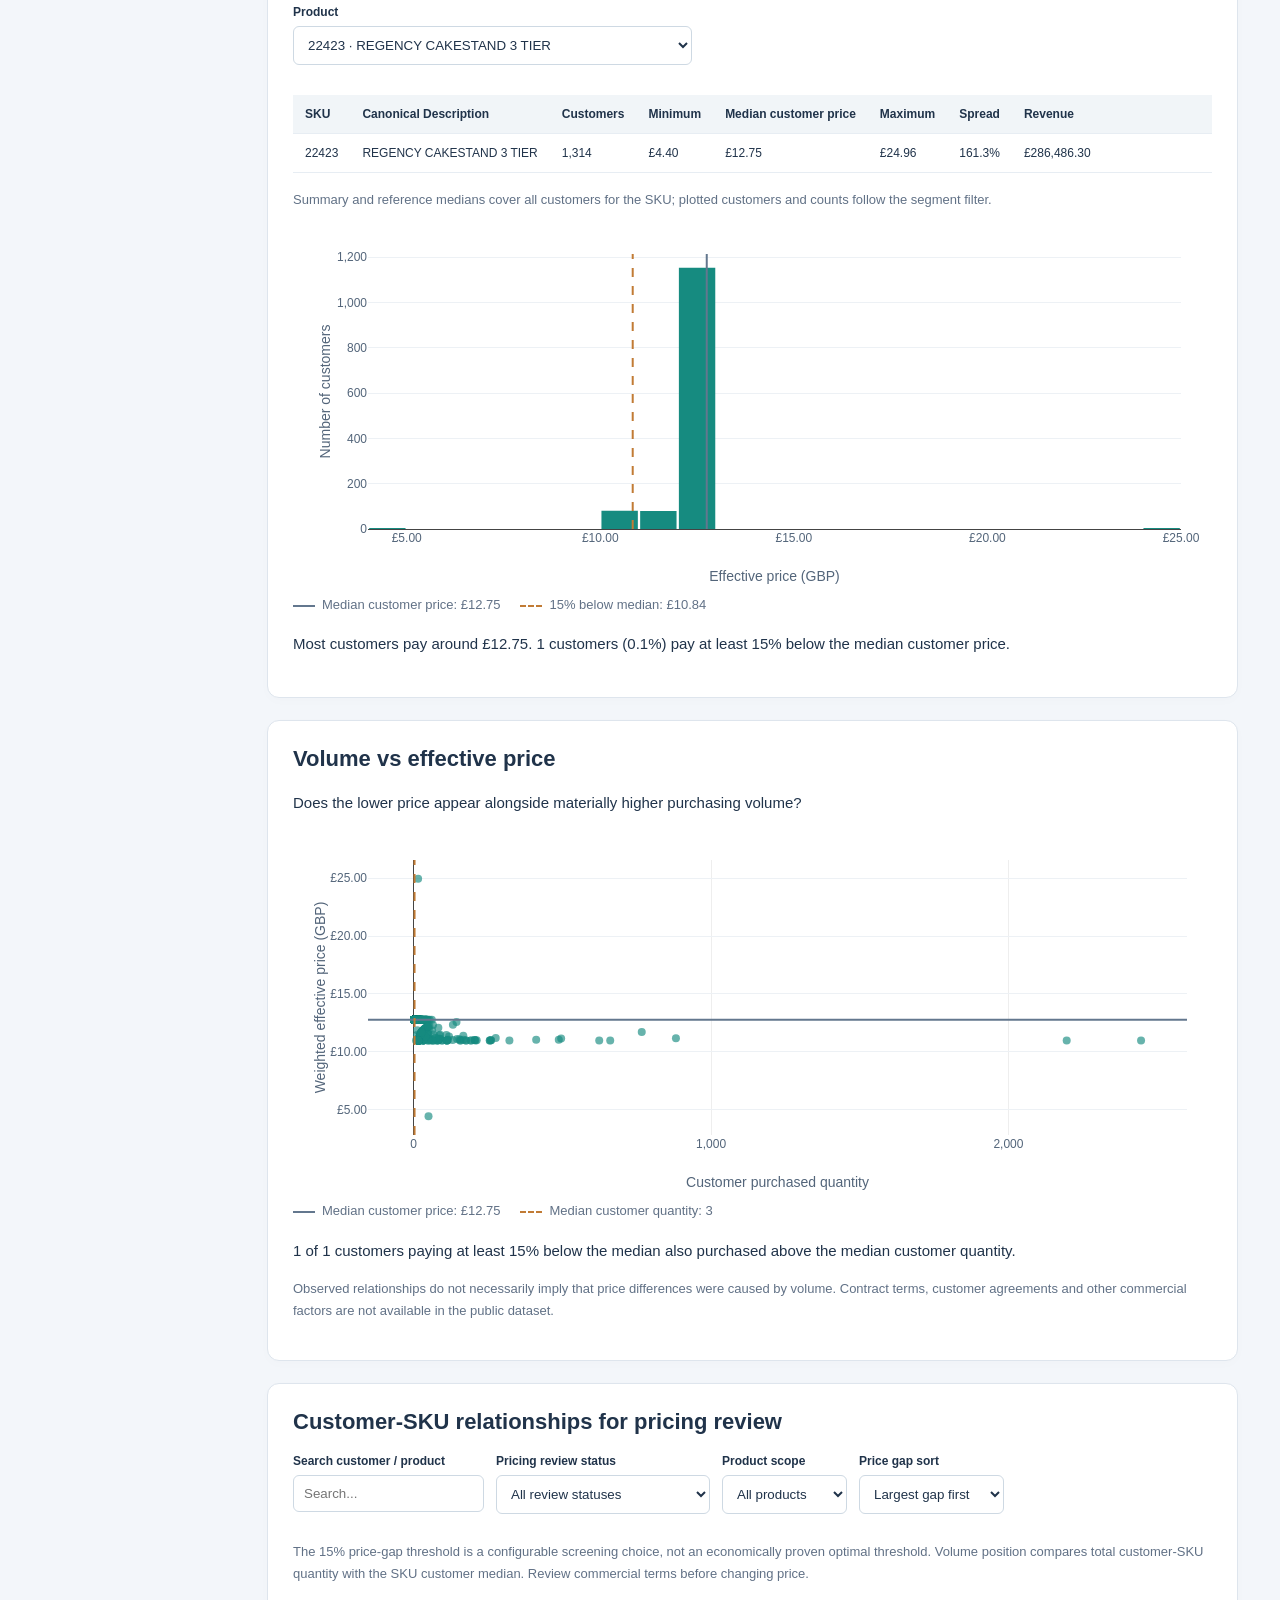
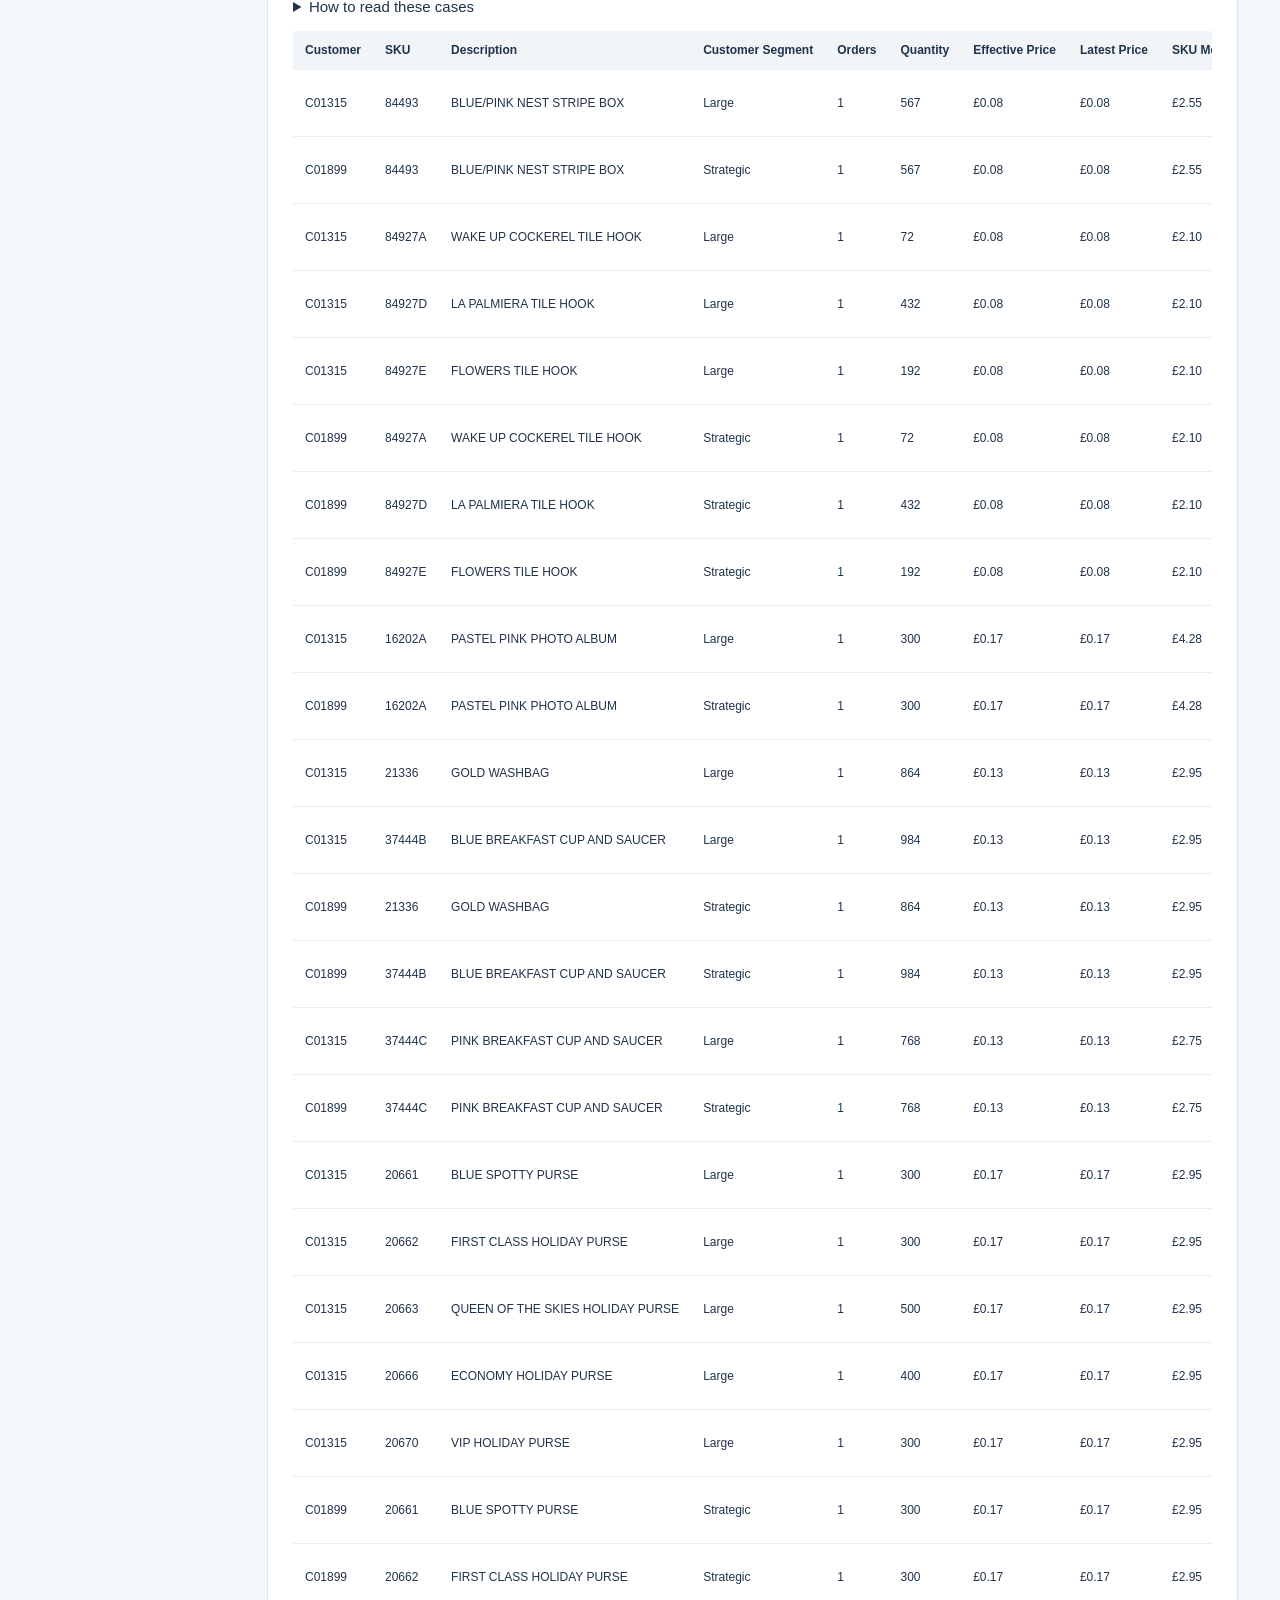
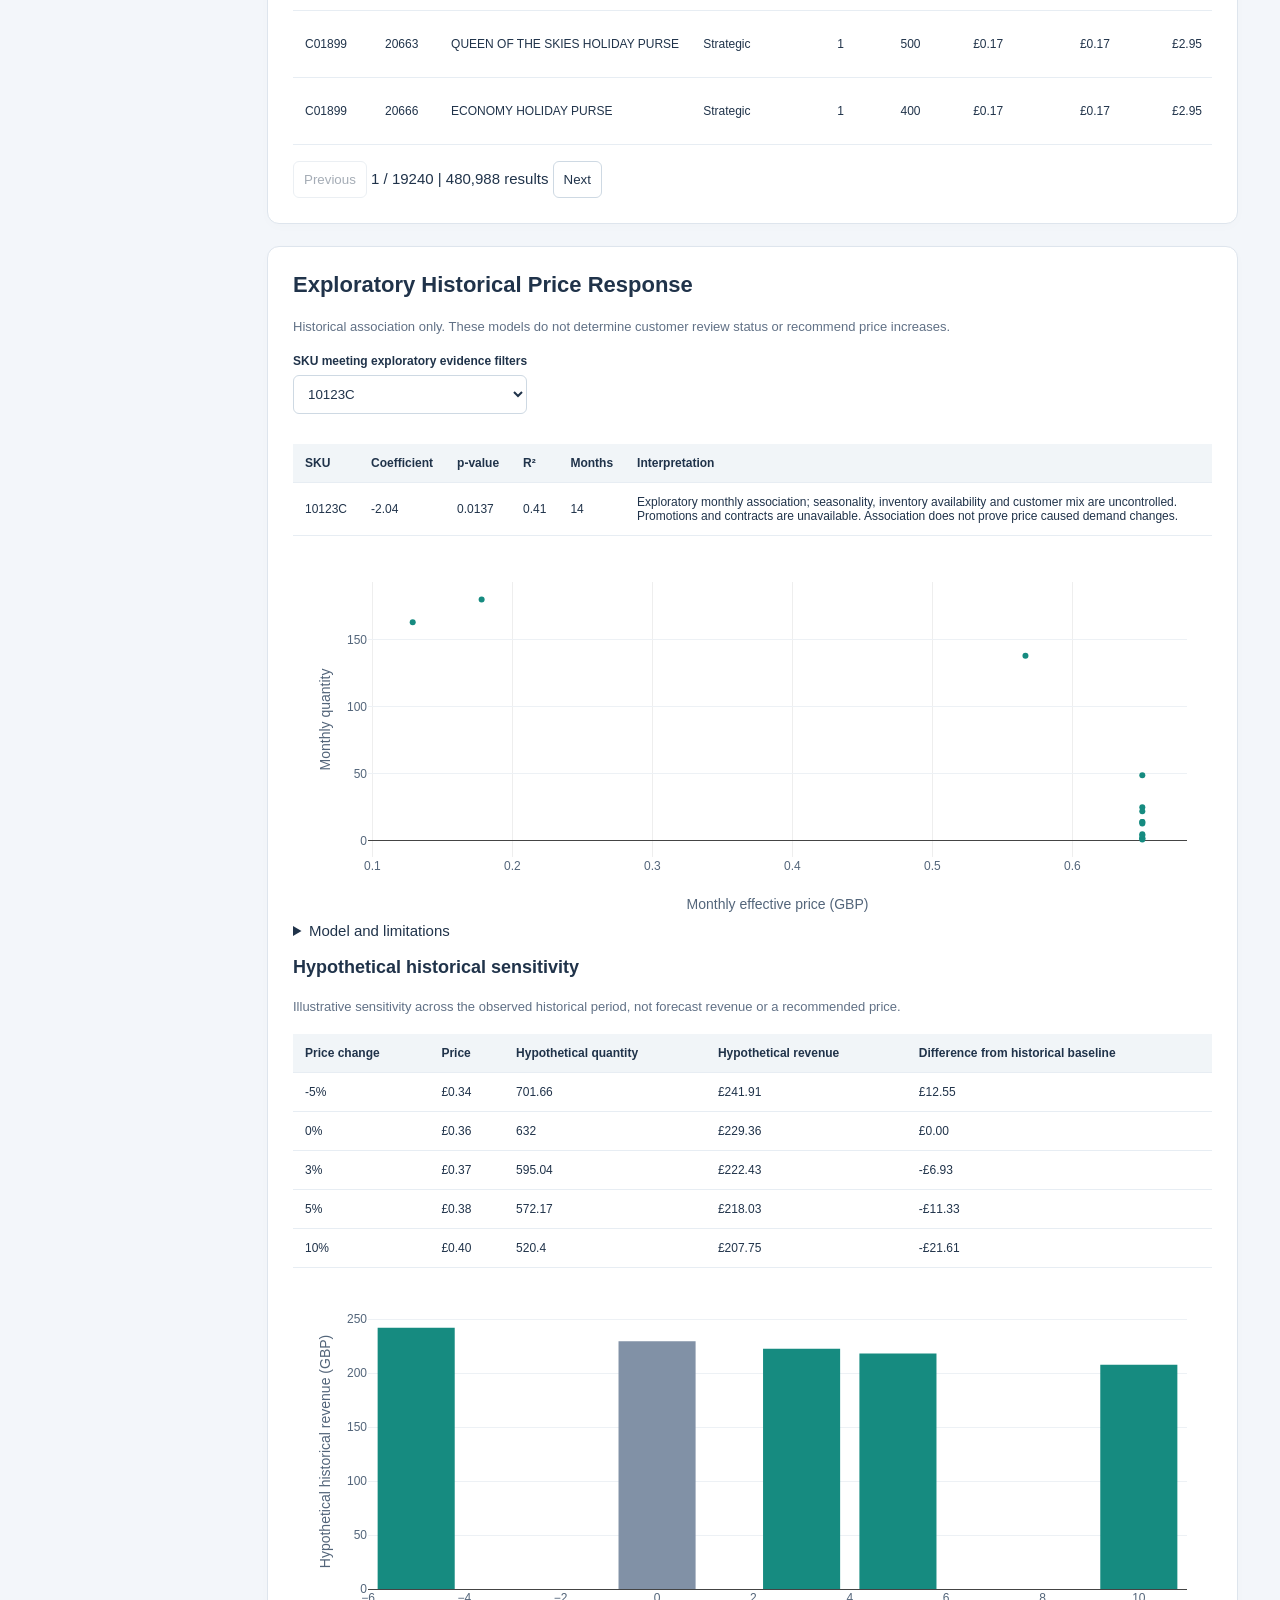
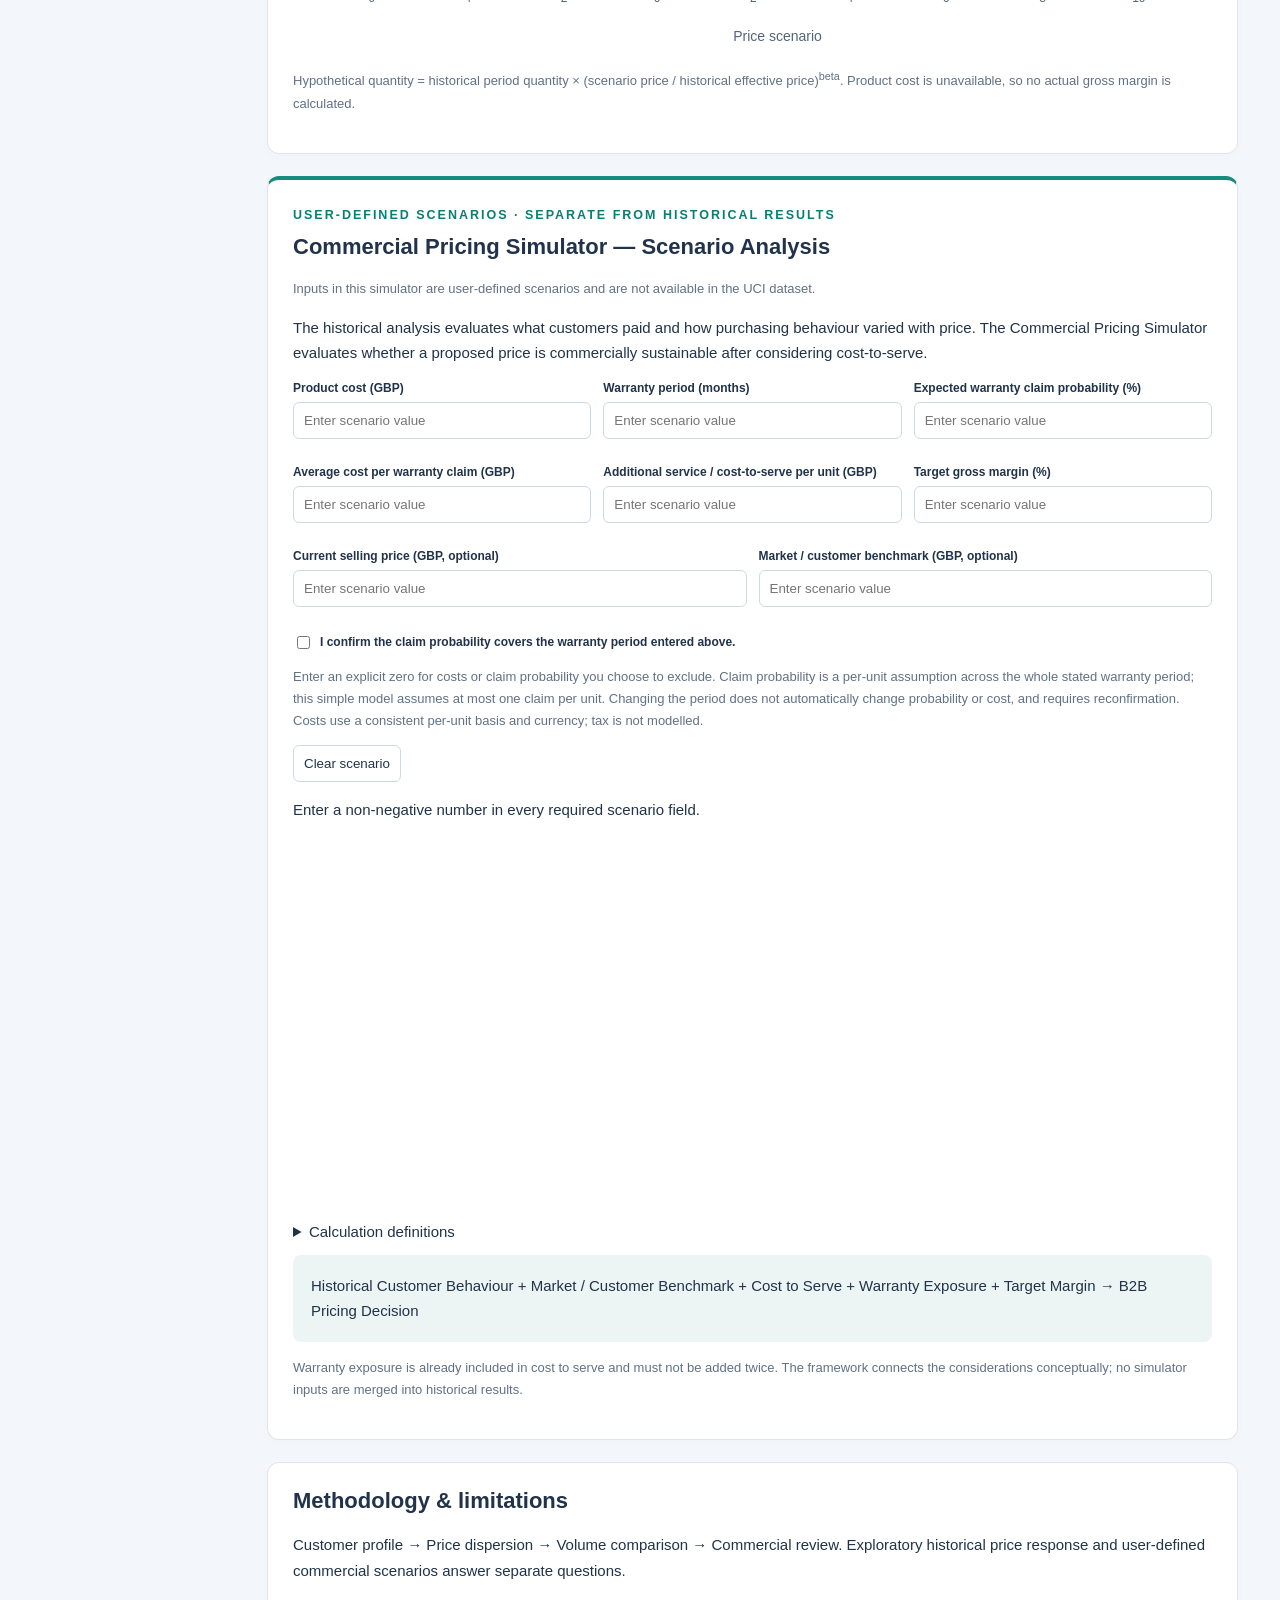
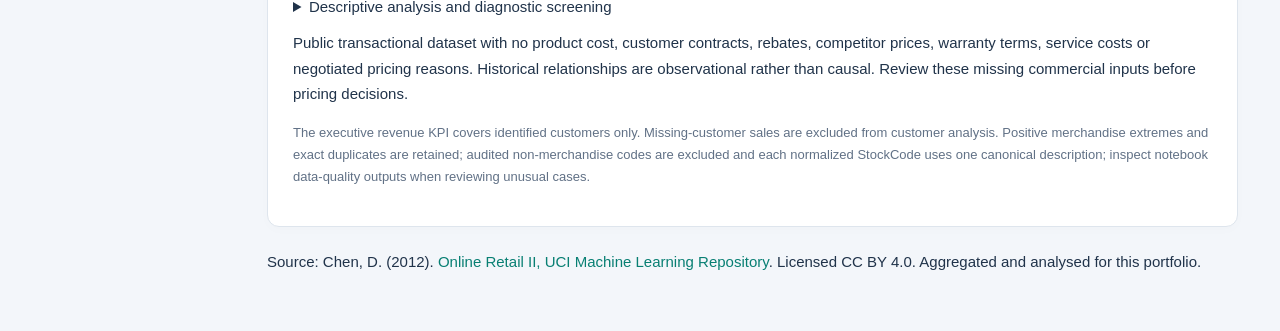
==== commit c96462a0: "Normalize merchandise SKUs and clarify pricing diagnostic charts" ====
--- a/projects/b2b-pricing-intelligence/index.html
+++ b/projects/b2b-pricing-intelligence/index.html
@@ -3,8 +3,8 @@
 <main><header><small>PORTFOLIO · COMMERCIAL ANALYTICS</small><h1>B2B Pricing Intelligence Dashboard</h1><p>Pricing Diagnostic: Customer Benchmarks &amp; Commercial Review</p><p class="note">Portfolio case study using the UCI Online Retail II public dataset. Results demonstrate analytical methodology and do not represent actual company pricing.</p></header>
 <p id="status" role="status">Loading analysis…</p><section id="overview"><h2>Executive overview</h2><p>This dashboard screens historical B2B transaction patterns to identify customer-SKU pricing relationships that warrant commercial review. A flagged case is not an automatic recommendation to increase price.</p><div id="kpis" class="cards"></div></section>
 <section id="segments"><h2>Customer profile</h2><p class="note">Small, Medium, Large and Strategic describe historical revenue percentiles, with an order condition for Strategic. They are not actual contractual customer tiers.</p><label>Customer segment <select id="segment"><option value="">All segments</option><option>Small</option><option>Medium</option><option>Large</option><option>Strategic</option></select></label><p class="note">Segment filter applies to the segment chart, selected-SKU customer charts and pricing-review table. Executive KPIs and SKU models describe the full period.</p><div id="segmentChart" class="chart"></div><div id="segmentTable"></div></section>
-<section id="dispersion"><h2>Price dispersion</h2><label>Product <select id="sku"></select></label><div id="skuStats"></div><div id="priceChart" class="chart"></div></section>
-<section id="volume"><h2>Volume vs effective price</h2><div id="volumeChart" class="chart"></div><p class="note">Observed relationships do not necessarily imply that price differences were caused by volume. Contract terms, customer agreements and other commercial factors are not available in the public dataset.</p></section>
+<section id="dispersion"><h2>Price dispersion</h2><label>Product <select id="sku"></select></label><div id="skuStats"></div><p class="note">Summary and reference medians cover all customers for the SKU; plotted customers and counts follow the segment filter.</p><div id="priceChart" class="chart"></div><div class="chart-key note"><span class="median-key" id="priceMedianKey"></span><span class="threshold-key" id="priceThresholdKey"></span></div><p id="priceInterpretation" aria-live="polite"></p></section>
+<section id="volume"><h2>Volume vs effective price</h2><p>Does the lower price appear alongside materially higher purchasing volume?</p><div id="volumeChart" class="chart"></div><div class="chart-key note"><span class="median-key" id="volumeMedianKey"></span><span class="threshold-key" id="volumeQuantityKey"></span></div><p id="volumeInterpretation" aria-live="polite"></p><p class="note">Observed relationships do not necessarily imply that price differences were caused by volume. Contract terms, customer agreements and other commercial factors are not available in the public dataset.</p></section>
 <section id="matrix"><h2>Customer-SKU relationships for pricing review</h2>
 <div class="filters"><label>Search customer / product<input id="search" type="search" placeholder="Search..."></label><label>Pricing review status<select id="recommendation"><option value="">All review statuses</option><option>Pricing Review</option><option>Possible Volume Justification</option><option>Maintain / No Material Gap</option><option>Insufficient Evidence</option></select></label><label>Product scope<select id="scope"><option value="">All products</option><option value="selected">Selected SKU</option></select></label><label>Price gap sort<select id="sort"><option value="desc">Largest gap first</option><option value="asc">Smallest gap first</option></select></label></div>
 <p id="screening-note" class="note"></p><details><summary>How to read these cases</summary><p><strong>Pricing Review:</strong> materially below the SKU customer median with quantity at or below the median; review whether commercial terms justify the gap.<br><strong>Possible Volume Justification:</strong> materially below median with above-median volume; a discount may be commercially justified.<br><strong>Maintain / No Material Gap:</strong> no material below-benchmark gap under the screening rule.<br><strong>Insufficient Evidence:</strong> fewer than 10 SKU customers, 30 SKU orders or 3 customer-SKU orders.</p><p>Effective price weights prices by units sold. Latest price is the latest transaction price, which may reflect a different order quantity. Benchmarks cover all identified customers for each SKU and do not change with the segment filter. A common SKU and quantity alone do not establish fully comparable contract or service terms.</p></details>
@@ -22,5 +22,5 @@
 <details><summary>Calculation definitions</summary><p>Warranty cost = Claim probability × Average claim cost.<br>Cost to serve = Product cost + Expected warranty cost + Additional service cost.<br>Required price = Cost to serve / (1 − Target gross margin).<br>Gross profit per unit = Selling price − Cost to serve.<br>Gross margin = Gross profit / Selling price.</p><p>Margin here uses the scenario's fully loaded cost-to-serve; accounting treatment of service and warranty costs may differ. Required margin in the waterfall is the currency amount needed above cost to serve, not a markup percentage.</p></details>
 <p class="framework">Historical Customer Behaviour + Market / Customer Benchmark + Cost to Serve + Warranty Exposure + Target Margin → B2B Pricing Decision</p><p class="note">Warranty exposure is already included in cost to serve and must not be added twice. The framework connects the considerations conceptually; no simulator inputs are merged into historical results.</p></section><section id="method"><h2>Methodology &amp; limitations</h2><p>Customer profile &rarr; Price dispersion &rarr; Volume comparison &rarr; Commercial review. Exploratory historical price response and user-defined commercial scenarios answer separate questions.</p>
 <details><summary>Descriptive analysis and diagnostic screening</summary><p>Effective price = revenue / quantity. Price gap = (SKU median customer effective price - customer effective price) / SKU median customer effective price. Customer quantity is compared with the median total quantity of customers buying the same SKU. The configurable gap threshold defaults to 15%; evidence requires 10 SKU customers, 30 SKU orders and 3 customer-SKU orders. None of these thresholds proves an economically optimal price.</p><p>Revenue percentile segments: Small below 50%, Medium 50-80%, Large at least 80%, Strategic at least 95% with 5 orders. These are descriptive groups, not contractual tiers. Accounts are a B2B proxy; business status is not verified.</p></details>
-<p>Public transactional dataset with no product cost, customer contracts, rebates, competitor prices, warranty terms, service costs or negotiated pricing reasons. Historical relationships are observational rather than causal. Review these missing commercial inputs before pricing decisions.</p><p class="note">The executive revenue KPI covers identified customers only. Missing-customer sales are excluded from customer analysis. Positive extremes, exact duplicates and non-product stock codes are retained under the original cleaning rules; inspect notebook data-quality outputs when reviewing unusual cases.</p></section>
+<p>Public transactional dataset with no product cost, customer contracts, rebates, competitor prices, warranty terms, service costs or negotiated pricing reasons. Historical relationships are observational rather than causal. Review these missing commercial inputs before pricing decisions.</p><p class="note">The executive revenue KPI covers identified customers only. Missing-customer sales are excluded from customer analysis. Positive merchandise extremes and exact duplicates are retained; audited non-merchandise codes are excluded and each normalized StockCode uses one canonical description; inspect notebook data-quality outputs when reviewing unusual cases.</p></section>
 <p>Source: Chen, D. (2012). <a href="https://doi.org/10.24432/C5CG6D">Online Retail II, UCI Machine Learning Repository</a>. Licensed CC BY 4.0. Aggregated and analysed for this portfolio.</p></main></body></html>
--- a/projects/b2b-pricing-intelligence/style.css
+++ b/projects/b2b-pricing-intelligence/style.css
@@ -1,3 +1,5 @@
 :root{font-family:Inter,Segoe UI,Arial,sans-serif;color:#20334a;background:#f3f6fa;font-size:15px}*{box-sizing:border-box}body{margin:0}aside{position:fixed;width:225px;height:100vh;background:#142d43;padding:35px 22px;color:white}aside b{font-size:12px;letter-spacing:2px;display:block;margin-bottom:35px}a{display:block;color:#d7e4ef;text-decoration:none;padding:12px 0}a:hover{color:#6ee0c3}main{margin-left:225px;padding:42px;max-width:1650px}h1{font-size:34px;letter-spacing:-1px;margin:12px 0}h2{font-size:22px;margin-top:0}h3{font-size:18px}small{color:#087f73;letter-spacing:2px;font-weight:700}header{margin-bottom:28px}.note{font-size:13px;line-height:1.7;color:#617186}section{background:white;border:1px solid #dee5ed;border-radius:12px;padding:25px;margin:22px 0;box-shadow:0 3px 12px #132d4304;scroll-margin-top:20px}.cards{display:grid;grid-template-columns:repeat(auto-fit,minmax(170px,1fr));gap:14px}.card{padding:20px;background:#f4f8fb;border-radius:8px;border-top:3px solid #188c80}.card strong{display:block;font-size:25px;margin:12px 0}.card span{font-size:12px;color:#617186}.chart{height:370px;min-width:0}.filters{display:flex;flex-wrap:wrap;gap:12px}label{display:inline-flex;flex-direction:column;gap:7px;font-size:12px;font-weight:600;margin-bottom:14px}input,select,button{padding:10px;border:1px solid #ced9e3;border-radius:6px;background:white;color:#20334a;max-width:100%}select{max-width:500px}button{cursor:pointer}button:disabled{opacity:.4;cursor:default}.table-wrap{overflow:auto;margin:16px 0}table{border-collapse:collapse;min-width:100%;font-size:12px}th,td{text-align:left;padding:12px;border-bottom:1px solid #e7edf3;white-space:nowrap}th{background:#f1f5f8}td:last-child{white-space:normal;min-width:220px}#status{padding:14px;background:#e8f4f0;border-radius:7px}p{line-height:1.7}:focus-visible{outline:3px solid #128779;outline-offset:3px}@media(max-width:1000px){aside{position:static;width:auto;height:auto;display:flex;flex-wrap:wrap;gap:15px;padding:18px}aside b{width:100%;margin:0}aside a{font-size:12px;padding:3px}main{margin:0;padding:20px}}@media(max-width:550px){main{padding:12px}section{padding:16px}h1{font-size:27px}.chart{height:320px}.cards{grid-template-columns:1fr 1fr}.card{padding:12px}.card strong{font-size:20px}select{max-width:280px}}
 
 .commercial-section{border-top:4px solid #168b80}.commercial-section h2{margin-top:12px}.commercial-section .filters label{flex:1 1 230px}.confirm-label{display:flex;flex-direction:row;align-items:center;line-height:1.5;margin-top:12px}.framework{padding:18px;background:#edf5f4;border-radius:8px}main>p a{display:inline;color:#087f73}
+
+#dispersion label{max-width:100%}#sku{width:100%;max-width:500px}.chart-key{display:flex;flex-wrap:wrap;gap:6px 20px}.chart-key span::before{content:'';display:inline-block;width:22px;margin-right:7px;vertical-align:middle;border-top:2px solid #63778e}.chart-key .threshold-key::before{border-top:2px dashed #c17b35}
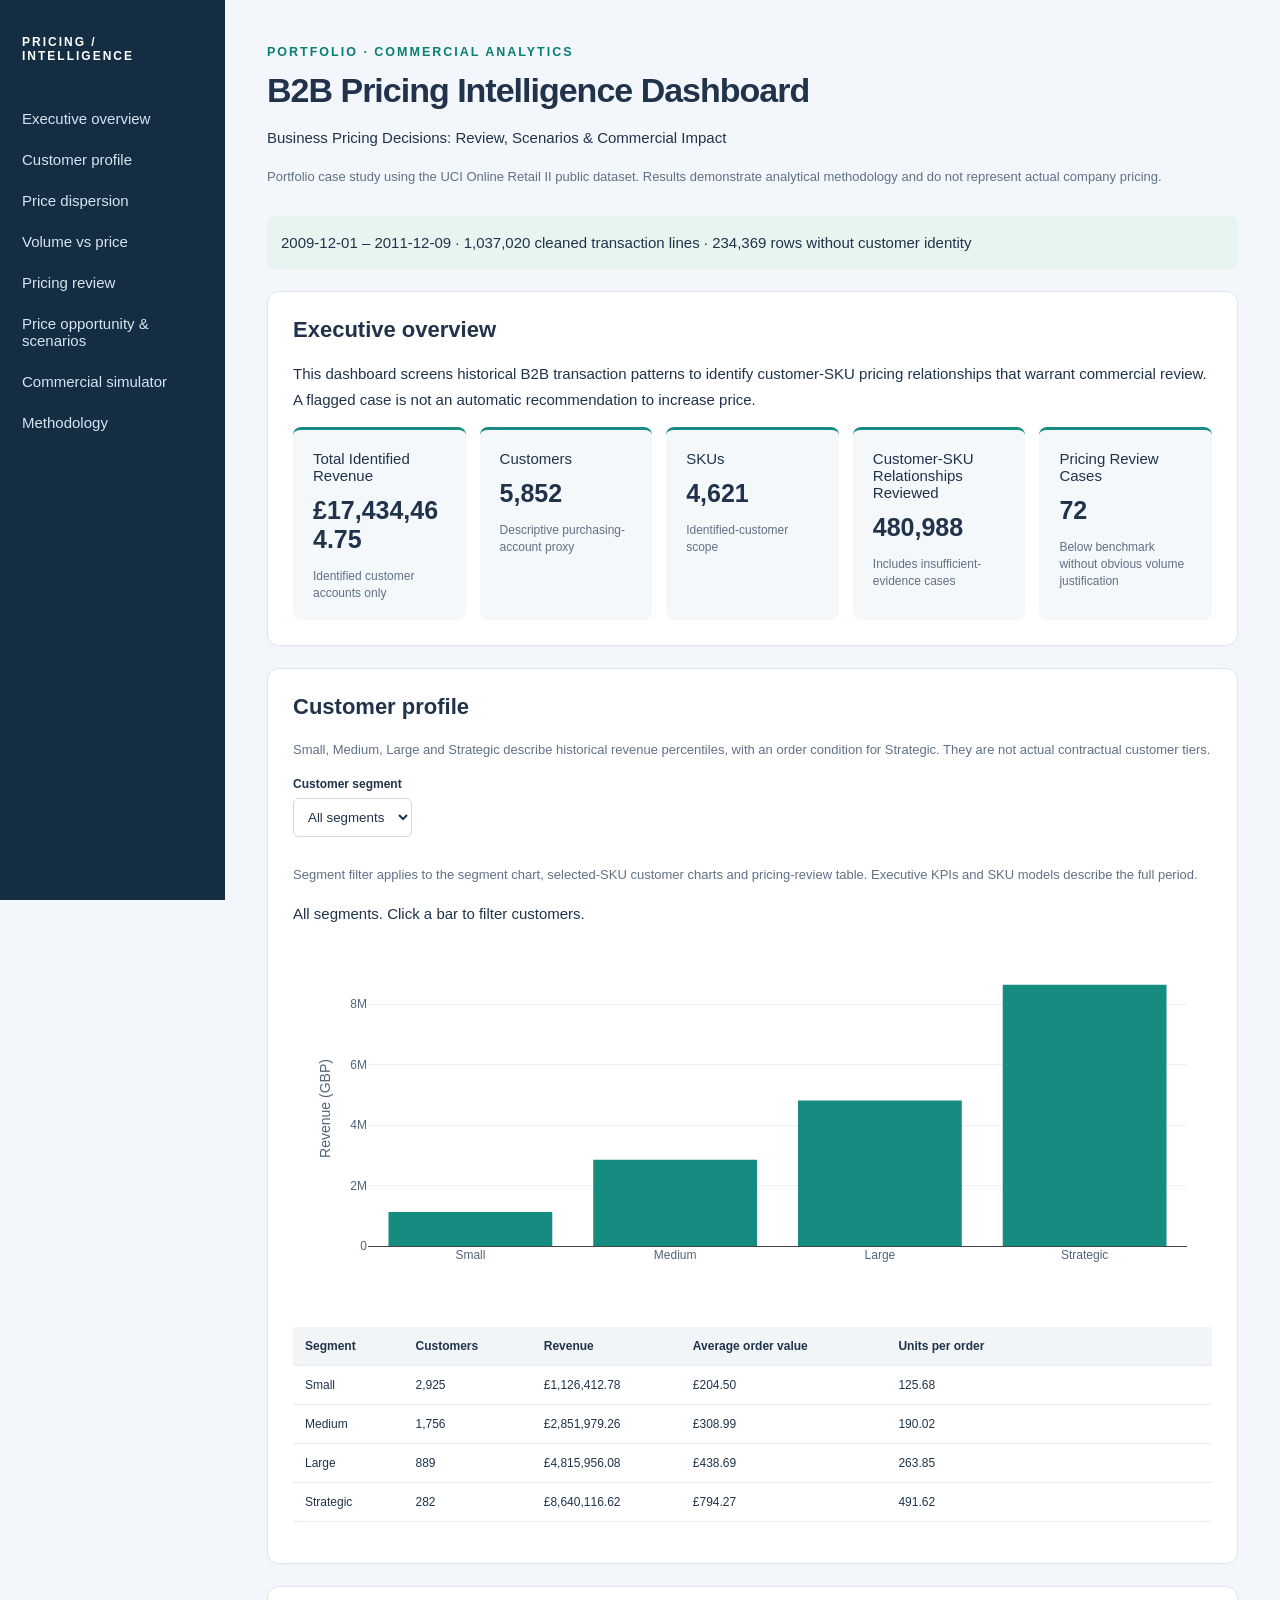
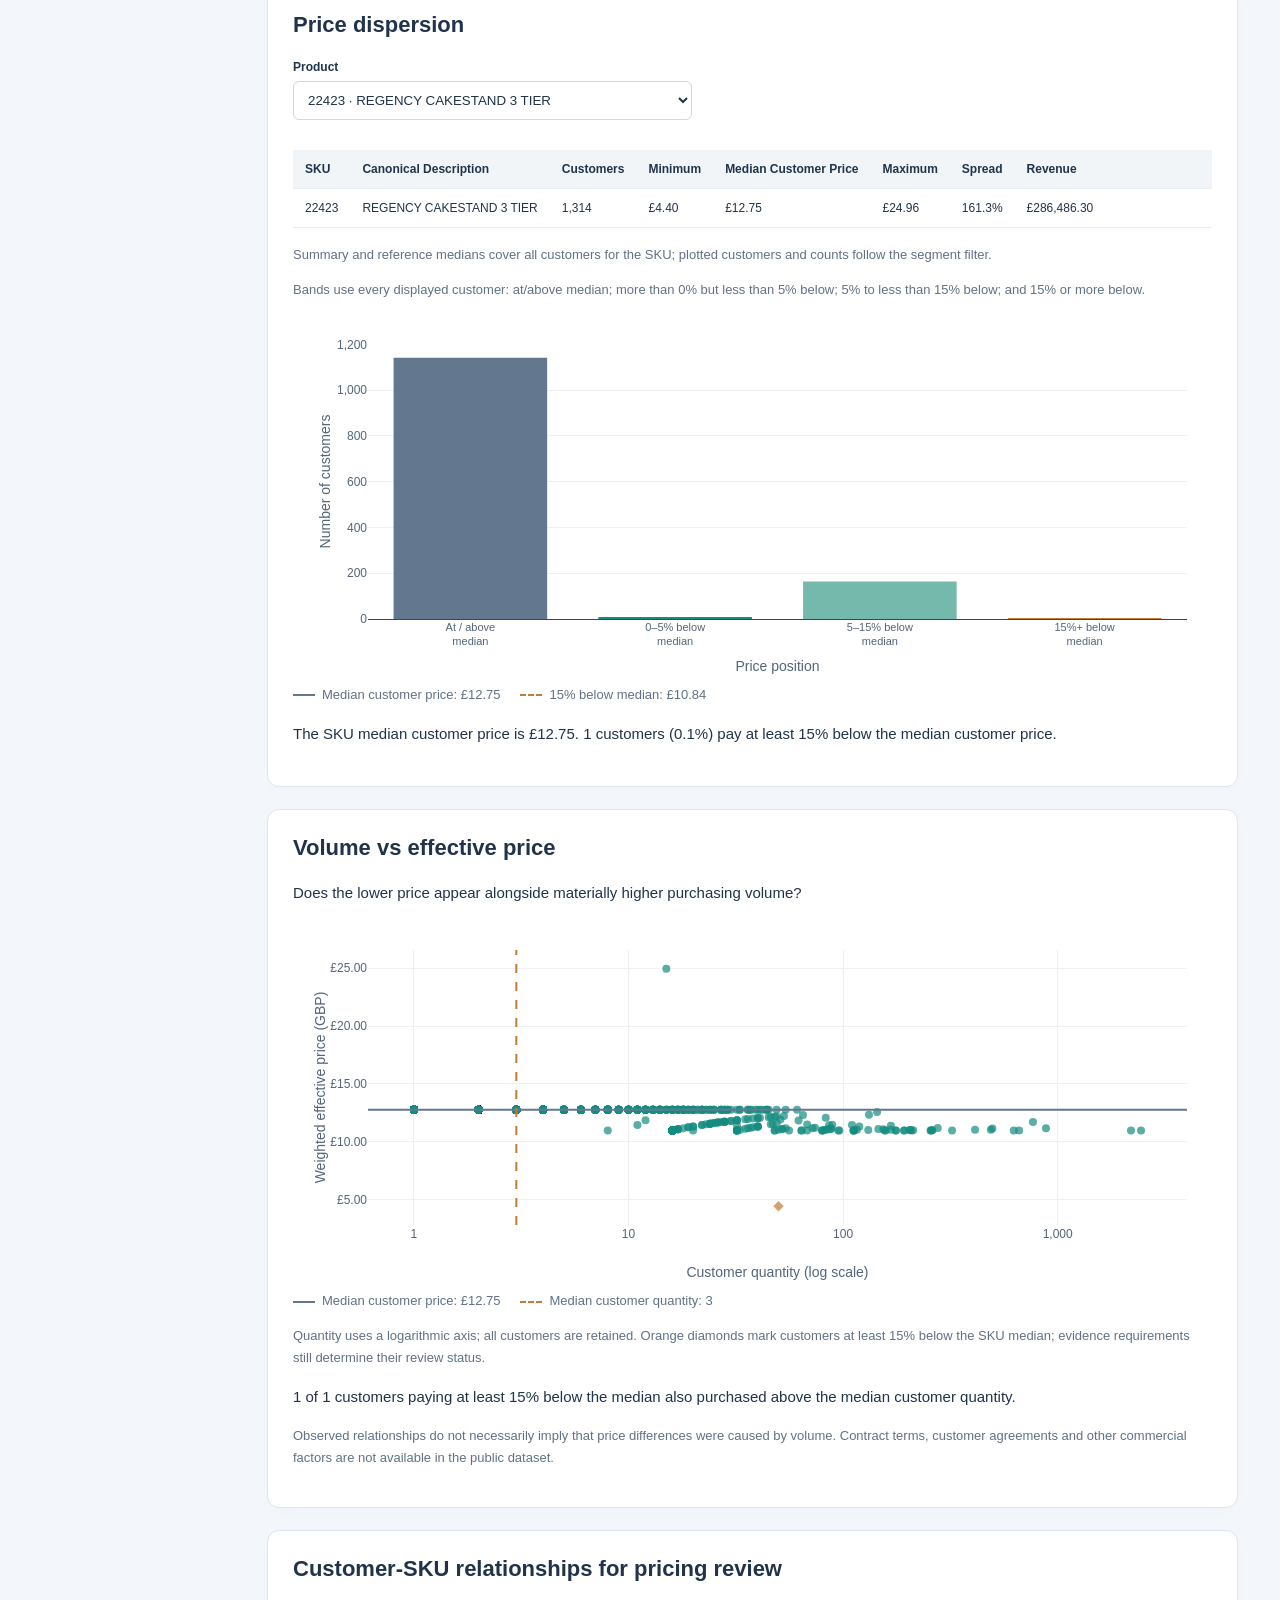
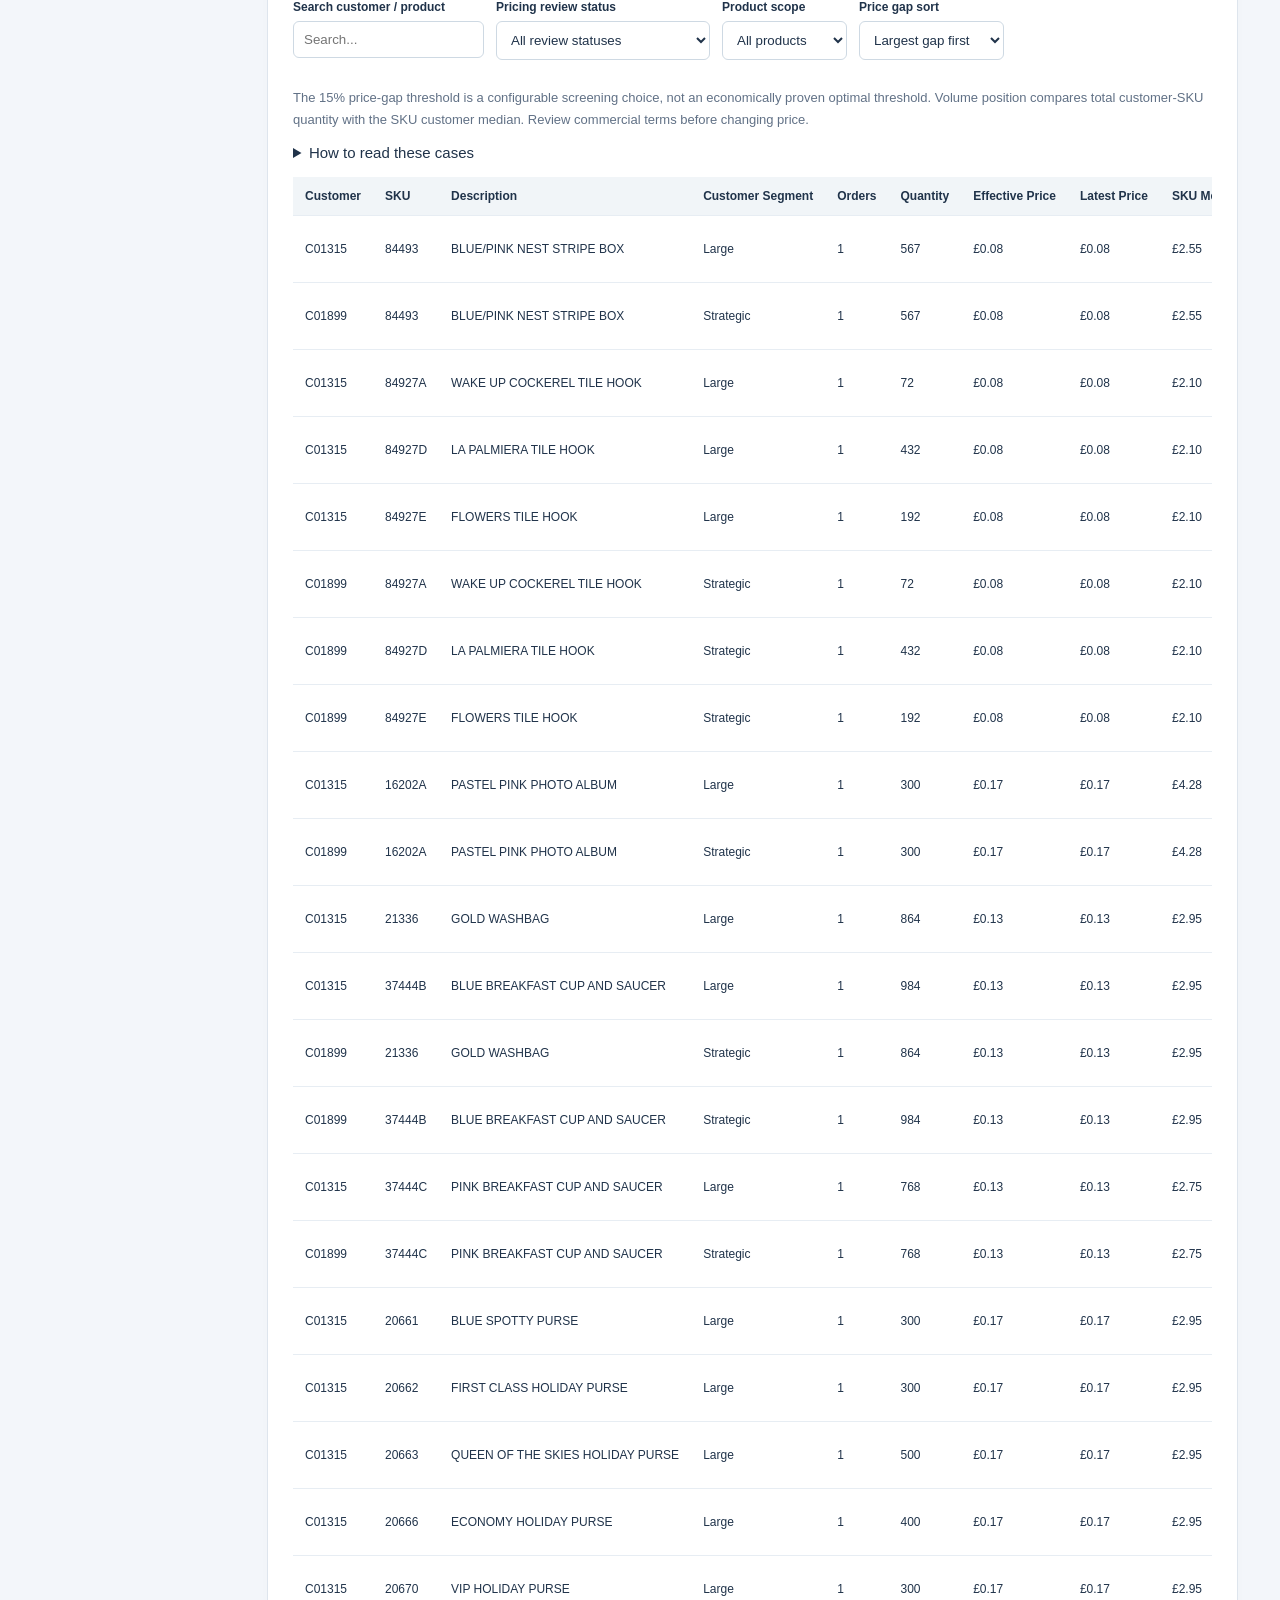
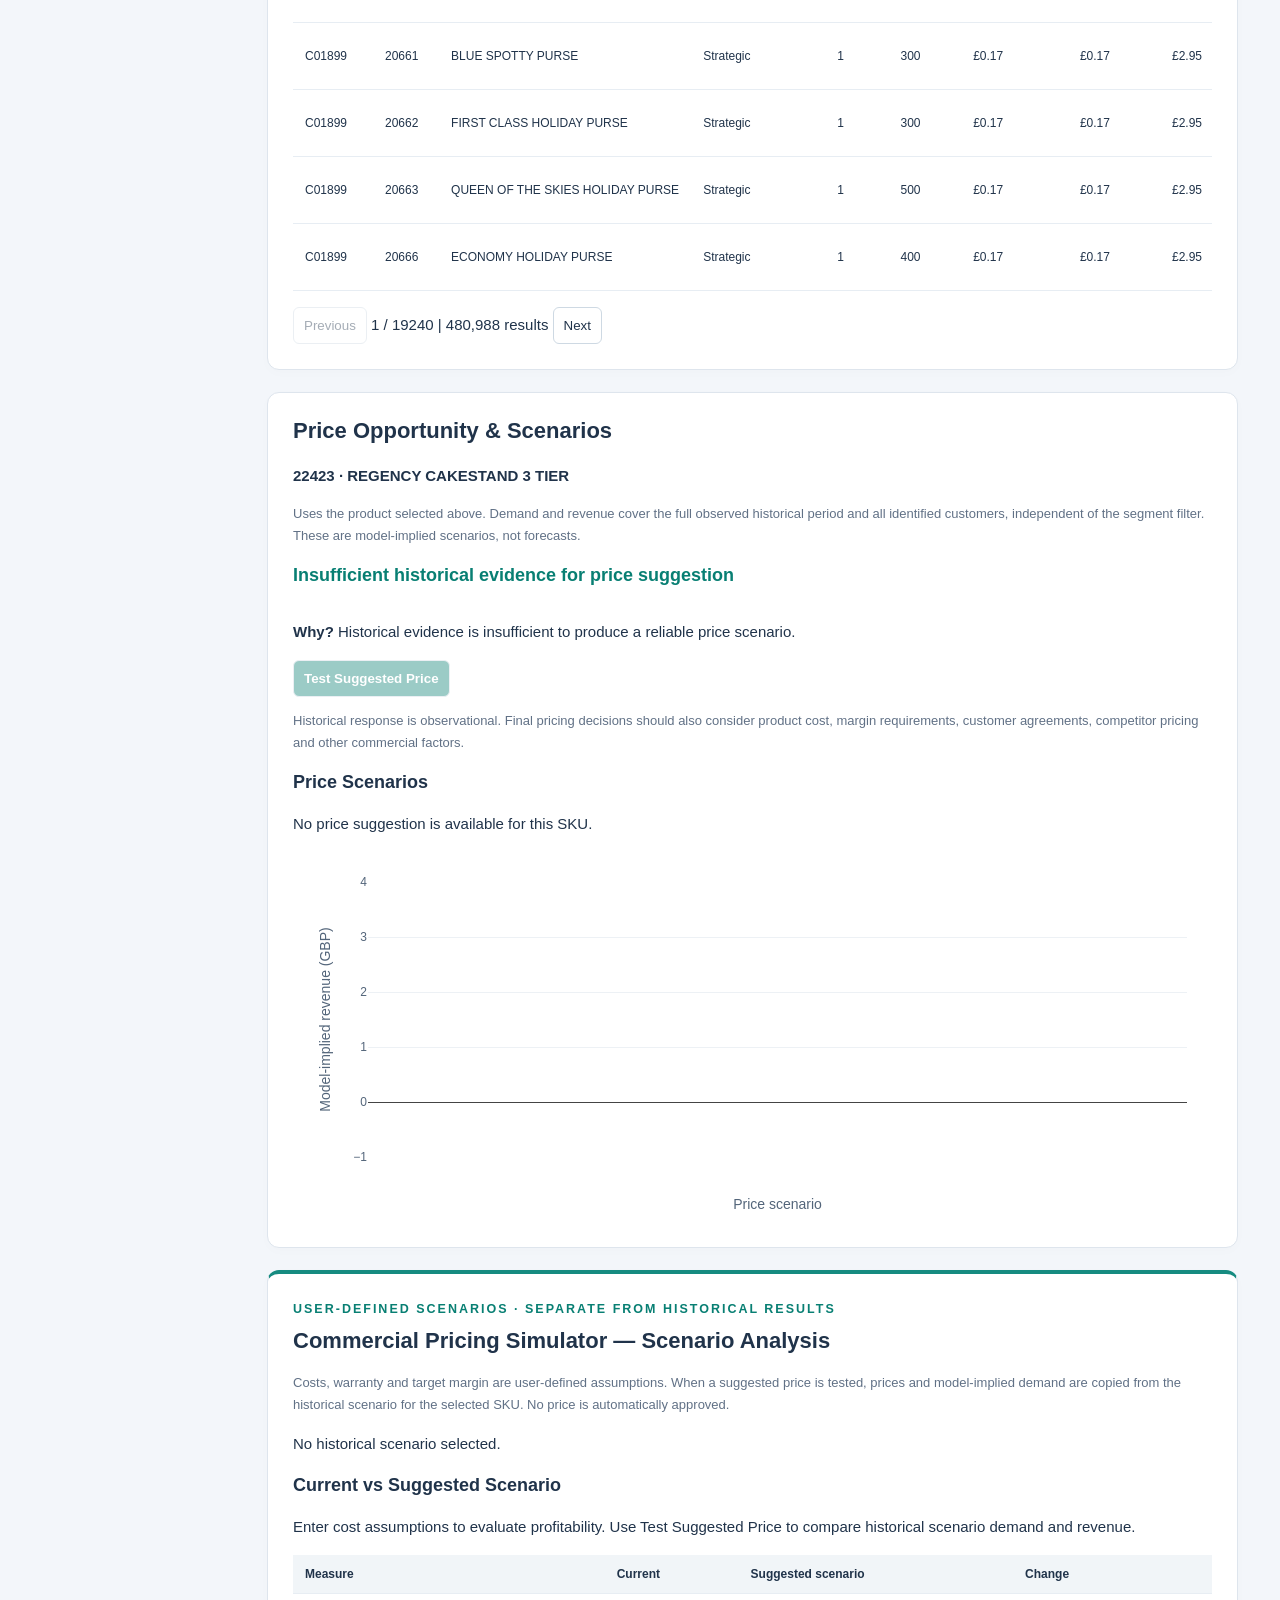
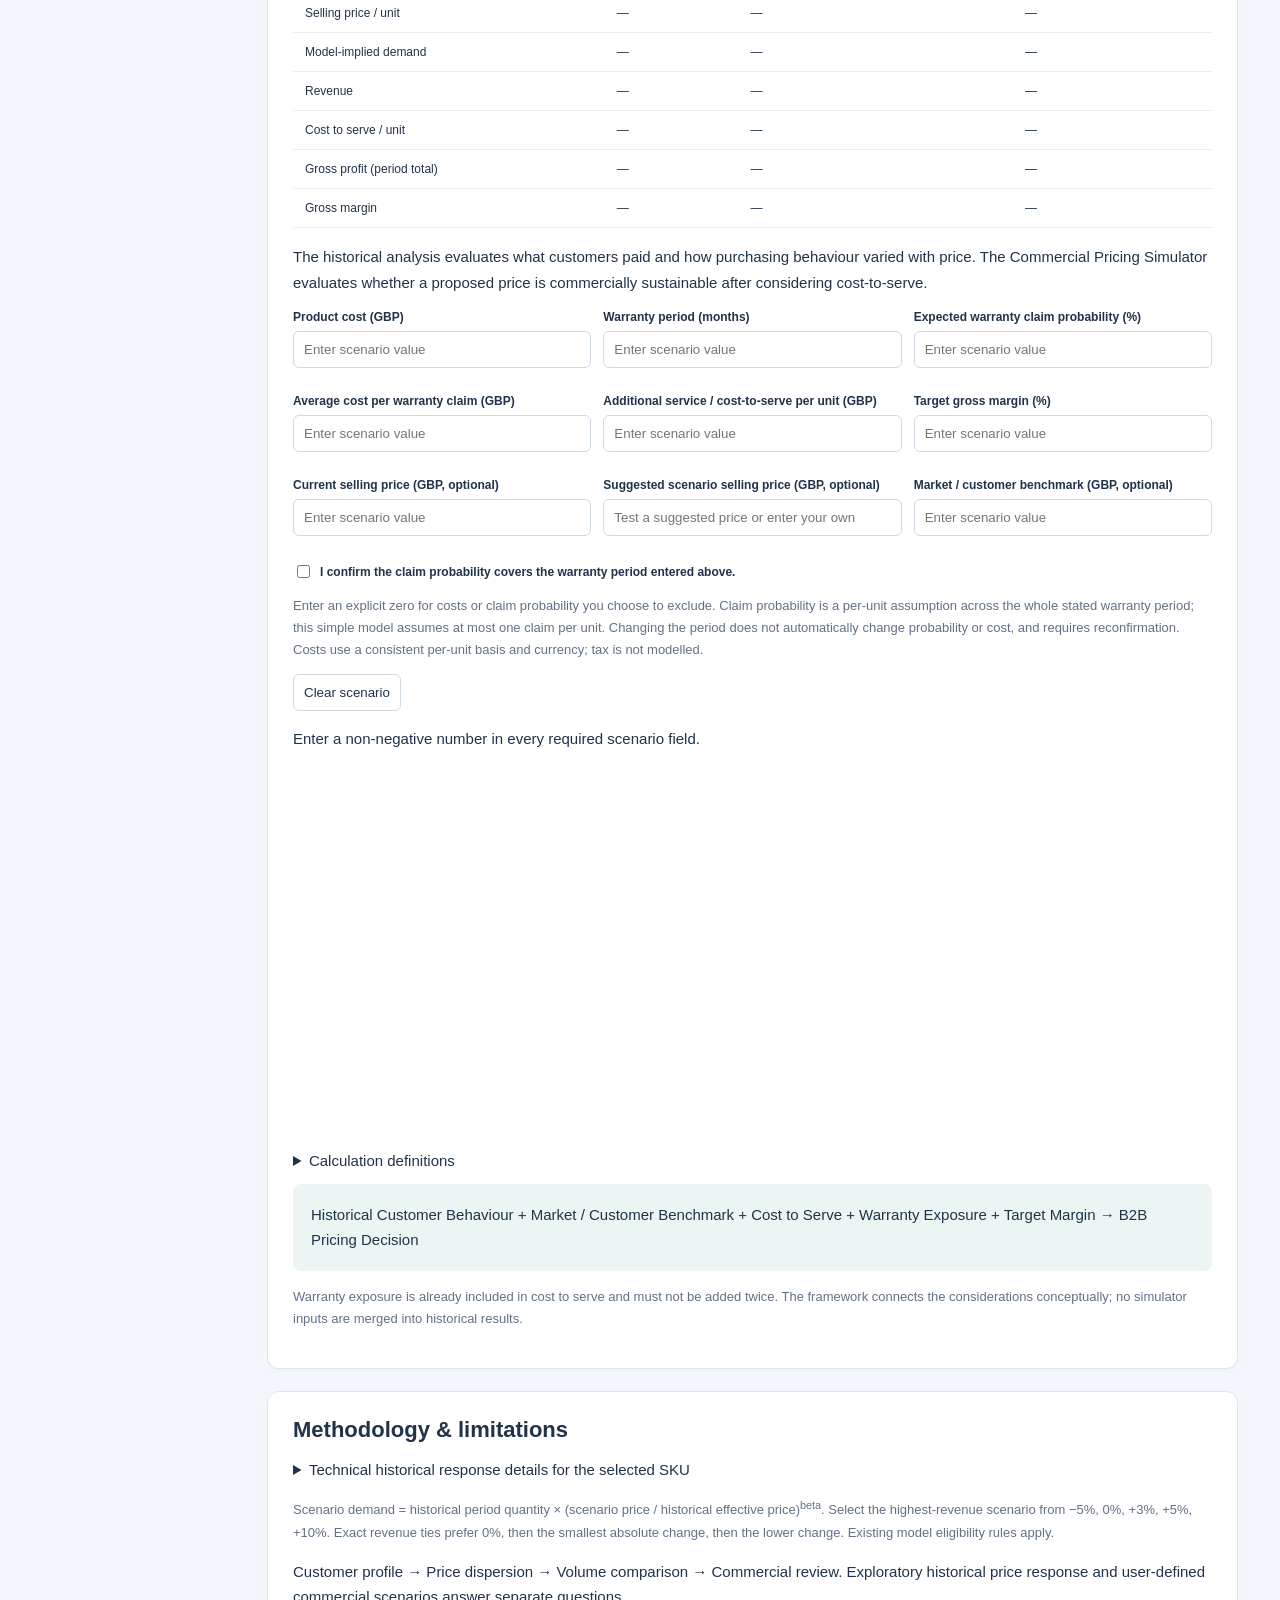
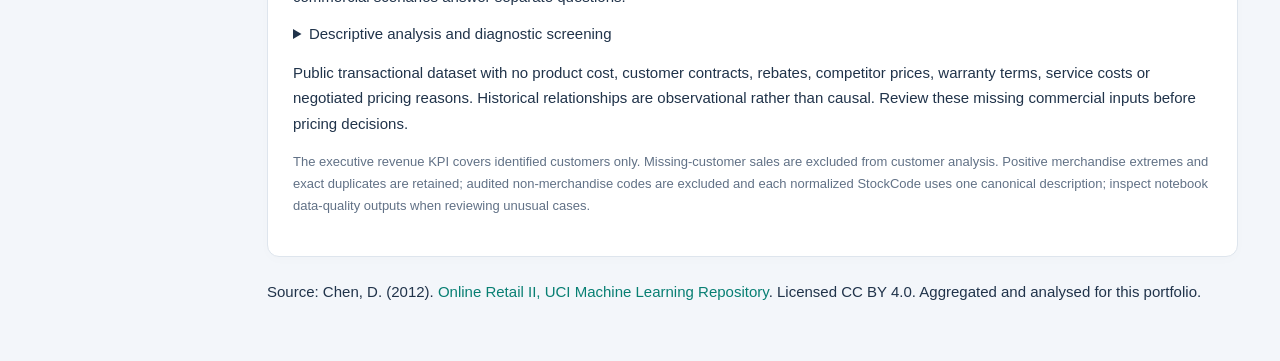
==== commit 14621442: "Refocus pricing dashboard on business scenarios and commercial impact" ====
--- a/projects/b2b-pricing-intelligence/index.html
+++ b/projects/b2b-pricing-intelligence/index.html
@@ -1,26 +1,27 @@
 <!doctype html><html lang="en"><head><meta charset="utf-8"><meta name="viewport" content="width=device-width,initial-scale=1"><title>B2B Pricing Intelligence Dashboard</title><link rel="stylesheet" href="style.css"><script defer src="https://cdn.plot.ly/plotly-2.35.2.min.js"></script><script defer src="app.js"></script><script defer src="commercial.js"></script></head><body>
-<aside><b>PRICING / INTELLIGENCE</b><a href="#overview">Executive overview</a><a href="#segments">Customer profile</a><a href="#dispersion">Price dispersion</a><a href="#volume">Volume vs price</a><a href="#matrix">Pricing review</a><a href="#elasticity">Historical price response</a><a href="#commercial">Commercial simulator</a><a href="#method">Methodology</a></aside>
-<main><header><small>PORTFOLIO · COMMERCIAL ANALYTICS</small><h1>B2B Pricing Intelligence Dashboard</h1><p>Pricing Diagnostic: Customer Benchmarks &amp; Commercial Review</p><p class="note">Portfolio case study using the UCI Online Retail II public dataset. Results demonstrate analytical methodology and do not represent actual company pricing.</p></header>
+<aside><b>PRICING / INTELLIGENCE</b><a href="#overview">Executive overview</a><a href="#segments">Customer profile</a><a href="#dispersion">Price dispersion</a><a href="#volume">Volume vs price</a><a href="#matrix">Pricing review</a><a href="#elasticity">Price opportunity &amp; scenarios</a><a href="#commercial">Commercial simulator</a><a href="#method">Methodology</a></aside>
+<main><header><small>PORTFOLIO · COMMERCIAL ANALYTICS</small><h1>B2B Pricing Intelligence Dashboard</h1><p>Business Pricing Decisions: Review, Scenarios &amp; Commercial Impact</p><p class="note">Portfolio case study using the UCI Online Retail II public dataset. Results demonstrate analytical methodology and do not represent actual company pricing.</p></header>
 <p id="status" role="status">Loading analysis…</p><section id="overview"><h2>Executive overview</h2><p>This dashboard screens historical B2B transaction patterns to identify customer-SKU pricing relationships that warrant commercial review. A flagged case is not an automatic recommendation to increase price.</p><div id="kpis" class="cards"></div></section>
-<section id="segments"><h2>Customer profile</h2><p class="note">Small, Medium, Large and Strategic describe historical revenue percentiles, with an order condition for Strategic. They are not actual contractual customer tiers.</p><label>Customer segment <select id="segment"><option value="">All segments</option><option>Small</option><option>Medium</option><option>Large</option><option>Strategic</option></select></label><p class="note">Segment filter applies to the segment chart, selected-SKU customer charts and pricing-review table. Executive KPIs and SKU models describe the full period.</p><div id="segmentChart" class="chart"></div><div id="segmentTable"></div></section>
-<section id="dispersion"><h2>Price dispersion</h2><label>Product <select id="sku"></select></label><div id="skuStats"></div><p class="note">Summary and reference medians cover all customers for the SKU; plotted customers and counts follow the segment filter.</p><div id="priceChart" class="chart"></div><div class="chart-key note"><span class="median-key" id="priceMedianKey"></span><span class="threshold-key" id="priceThresholdKey"></span></div><p id="priceInterpretation" aria-live="polite"></p></section>
-<section id="volume"><h2>Volume vs effective price</h2><p>Does the lower price appear alongside materially higher purchasing volume?</p><div id="volumeChart" class="chart"></div><div class="chart-key note"><span class="median-key" id="volumeMedianKey"></span><span class="threshold-key" id="volumeQuantityKey"></span></div><p id="volumeInterpretation" aria-live="polite"></p><p class="note">Observed relationships do not necessarily imply that price differences were caused by volume. Contract terms, customer agreements and other commercial factors are not available in the public dataset.</p></section>
+<section id="segments"><h2>Customer profile</h2><p class="note">Small, Medium, Large and Strategic describe historical revenue percentiles, with an order condition for Strategic. They are not actual contractual customer tiers.</p><label>Customer segment <select id="segment"><option value="">All segments</option><option>Small</option><option>Medium</option><option>Large</option><option>Strategic</option></select></label><p class="note">Segment filter applies to the segment chart, selected-SKU customer charts and pricing-review table. Executive KPIs and SKU models describe the full period.</p><p id="segment-selection" aria-live="polite"></p><div id="segmentChart" class="chart"></div><div id="segmentTable"></div></section>
+<section id="dispersion"><h2>Price dispersion</h2><label>Product <select id="sku"></select></label><div id="skuStats"></div><p class="note">Summary and reference medians cover all customers for the SKU; plotted customers and counts follow the segment filter.</p><p class="note">Bands use every displayed customer: at/above median; more than 0% but less than 5% below; 5% to less than 15% below; and 15% or more below.</p><div id="priceChart" class="chart"></div><div class="chart-key note"><span class="median-key" id="priceMedianKey"></span><span class="threshold-key" id="priceThresholdKey"></span></div><p id="priceInterpretation" aria-live="polite"></p></section>
+<section id="volume"><h2>Volume vs effective price</h2><p>Does the lower price appear alongside materially higher purchasing volume?</p><div id="volumeChart" class="chart"></div><div class="chart-key note"><span class="median-key" id="volumeMedianKey"></span><span class="threshold-key" id="volumeQuantityKey"></span></div><p class="note">Quantity uses a logarithmic axis; all customers are retained. Orange diamonds mark customers at least 15% below the SKU median; evidence requirements still determine their review status.</p><p id="volumeInterpretation" aria-live="polite"></p><p class="note">Observed relationships do not necessarily imply that price differences were caused by volume. Contract terms, customer agreements and other commercial factors are not available in the public dataset.</p></section>
 <section id="matrix"><h2>Customer-SKU relationships for pricing review</h2>
 <div class="filters"><label>Search customer / product<input id="search" type="search" placeholder="Search..."></label><label>Pricing review status<select id="recommendation"><option value="">All review statuses</option><option>Pricing Review</option><option>Possible Volume Justification</option><option>Maintain / No Material Gap</option><option>Insufficient Evidence</option></select></label><label>Product scope<select id="scope"><option value="">All products</option><option value="selected">Selected SKU</option></select></label><label>Price gap sort<select id="sort"><option value="desc">Largest gap first</option><option value="asc">Smallest gap first</option></select></label></div>
 <p id="screening-note" class="note"></p><details><summary>How to read these cases</summary><p><strong>Pricing Review:</strong> materially below the SKU customer median with quantity at or below the median; review whether commercial terms justify the gap.<br><strong>Possible Volume Justification:</strong> materially below median with above-median volume; a discount may be commercially justified.<br><strong>Maintain / No Material Gap:</strong> no material below-benchmark gap under the screening rule.<br><strong>Insufficient Evidence:</strong> fewer than 10 SKU customers, 30 SKU orders or 3 customer-SKU orders.</p><p>Effective price weights prices by units sold. Latest price is the latest transaction price, which may reflect a different order quantity. Benchmarks cover all identified customers for each SKU and do not change with the segment filter. A common SKU and quantity alone do not establish fully comparable contract or service terms.</p></details>
 <div id="opportunities"></div><button id="prev">Previous</button> <span id="page"></span> <button id="next">Next</button></section>
-<section id="elasticity"><h2>Exploratory Historical Price Response</h2><p class="note">Historical association only. These models do not determine customer review status or recommend price increases.</p><label>SKU meeting exploratory evidence filters <select id="model"></select></label><div id="modelStats"></div><div id="elasticityChart" class="chart"></div>
-<details><summary>Model and limitations</summary><p>Monthly log(quantity) = intercept + beta &times; log(effective price). At least 12 observed months, 4 distinct prices and 5% price and quantity variation are required. Displayed sensitivity models also require -3 &le; beta &lt; 0, p &lt; 0.05 and R&sup2; &ge; 0.20.</p><p>Seasonality, inventory availability and customer mix are uncontrolled; promotions and contracts are unavailable. Association does not prove price caused demand changes. These exploratory filters do not validate a causal demand model.</p></details>
-<h3>Hypothetical historical sensitivity</h3><p class="note">Illustrative sensitivity across the observed historical period, not forecast revenue or a recommended price.</p><div id="scenarioTable"></div><div id="scenarioChart" class="chart"></div><p class="note">Hypothetical quantity = historical period quantity &times; (scenario price / historical effective price)<sup>beta</sup>. Product cost is unavailable, so no actual gross margin is calculated.</p></section>
+<section id="elasticity"><h2>Price Opportunity &amp; Scenarios</h2><p id="opportunity-product"></p><p class="note">Uses the product selected above. Demand and revenue cover the full observed historical period and all identified customers, independent of the segment filter. These are model-implied scenarios, not forecasts.</p>
+<h3 id="suggestion-state" aria-live="polite"></h3><div id="suggestion-kpis" class="cards"></div><p><strong>Why?</strong> <span id="suggestion-why"></span></p><button id="test-suggested" type="button" disabled>Test Suggested Price</button>
+<p class="note">Historical response is observational. Final pricing decisions should also consider product cost, margin requirements, customer agreements, competitor pricing and other commercial factors.</p>
+<h3>Price Scenarios</h3><div id="scenarioTable"></div><div id="scenarioChart" class="chart"></div></section>
 <section id="commercial" class="commercial-section"><small>USER-DEFINED SCENARIOS · SEPARATE FROM HISTORICAL RESULTS</small><h2>Commercial Pricing Simulator — Scenario Analysis</h2>
-<p class="note">Inputs in this simulator are user-defined scenarios and are not available in the UCI dataset.</p>
+<p class="note">Costs, warranty and target margin are user-defined assumptions. When a suggested price is tested, prices and model-implied demand are copied from the historical scenario for the selected SKU. No price is automatically approved.</p><p id="commercial-context" aria-live="polite">No historical scenario selected.</p><h3>Current vs Suggested Scenario</h3><p id="comparison-status" role="status"></p><div id="commercial-comparison"></div>
 <p>The historical analysis evaluates what customers paid and how purchasing behaviour varied with price. The Commercial Pricing Simulator evaluates whether a proposed price is commercially sustainable after considering cost-to-serve.</p>
-<div class="filters"><label>Product cost (GBP)<input id="commercial-cost" type="number" min="0" step="0.01" placeholder="Enter scenario value" required ></label><label>Warranty period (months)<input id="commercial-months" type="number" min="0" step="1" placeholder="Enter scenario value" required ></label><label>Expected warranty claim probability (%)<input id="commercial-claimRate" type="number" min="0" step="0.1" placeholder="Enter scenario value" max="100" required ></label><label>Average cost per warranty claim (GBP)<input id="commercial-claimCost" type="number" min="0" step="0.01" placeholder="Enter scenario value" required ></label><label>Additional service / cost-to-serve per unit (GBP)<input id="commercial-service" type="number" min="0" step="0.01" placeholder="Enter scenario value" required ></label><label>Target gross margin (%)<input id="commercial-target" type="number" min="0" step="0.1" placeholder="Enter scenario value" max="99.99" required ></label><label>Current selling price (GBP, optional)<input id="commercial-current" type="number" min="0" step="0.01" placeholder="Enter scenario value" ></label><label>Market / customer benchmark (GBP, optional)<input id="commercial-benchmark" type="number" min="0" step="0.01" placeholder="Enter scenario value" ></label></div>
+<div class="filters"><label>Product cost (GBP)<input id="commercial-cost" type="number" min="0" step="0.01" placeholder="Enter scenario value" required ></label><label>Warranty period (months)<input id="commercial-months" type="number" min="0" step="1" placeholder="Enter scenario value" required ></label><label>Expected warranty claim probability (%)<input id="commercial-claimRate" type="number" min="0" step="0.1" placeholder="Enter scenario value" max="100" required ></label><label>Average cost per warranty claim (GBP)<input id="commercial-claimCost" type="number" min="0" step="0.01" placeholder="Enter scenario value" required ></label><label>Additional service / cost-to-serve per unit (GBP)<input id="commercial-service" type="number" min="0" step="0.01" placeholder="Enter scenario value" required ></label><label>Target gross margin (%)<input id="commercial-target" type="number" min="0" step="0.1" placeholder="Enter scenario value" max="99.99" required ></label><label>Current selling price (GBP, optional)<input id="commercial-current" type="number" min="0" step="0.01" placeholder="Enter scenario value" ></label><label>Suggested scenario selling price (GBP, optional)<input id="commercial-proposed" type="number" min="0" step="any" placeholder="Test a suggested price or enter your own"></label><label>Market / customer benchmark (GBP, optional)<input id="commercial-benchmark" type="number" min="0" step="0.01" placeholder="Enter scenario value" ></label></div>
 <label class="confirm-label"><input id="commercial-confirm" type="checkbox"> I confirm the claim probability covers the warranty period entered above.</label>
 <p class="note">Enter an explicit zero for costs or claim probability you choose to exclude. Claim probability is a per-unit assumption across the whole stated warranty period; this simple model assumes at most one claim per unit. Changing the period does not automatically change probability or cost, and requires reconfirmation. Costs use a consistent per-unit basis and currency; tax is not modelled.</p>
 <button id="commercial-reset" type="button">Clear scenario</button><p id="commercial-status" role="status" aria-live="polite"></p><div id="commercial-kpis" class="cards"></div><div id="commercial-waterfall" class="chart"></div><p id="commercial-decision" aria-live="polite"></p>
 <details><summary>Calculation definitions</summary><p>Warranty cost = Claim probability × Average claim cost.<br>Cost to serve = Product cost + Expected warranty cost + Additional service cost.<br>Required price = Cost to serve / (1 − Target gross margin).<br>Gross profit per unit = Selling price − Cost to serve.<br>Gross margin = Gross profit / Selling price.</p><p>Margin here uses the scenario's fully loaded cost-to-serve; accounting treatment of service and warranty costs may differ. Required margin in the waterfall is the currency amount needed above cost to serve, not a markup percentage.</p></details>
-<p class="framework">Historical Customer Behaviour + Market / Customer Benchmark + Cost to Serve + Warranty Exposure + Target Margin → B2B Pricing Decision</p><p class="note">Warranty exposure is already included in cost to serve and must not be added twice. The framework connects the considerations conceptually; no simulator inputs are merged into historical results.</p></section><section id="method"><h2>Methodology &amp; limitations</h2><p>Customer profile &rarr; Price dispersion &rarr; Volume comparison &rarr; Commercial review. Exploratory historical price response and user-defined commercial scenarios answer separate questions.</p>
+<p class="framework">Historical Customer Behaviour + Market / Customer Benchmark + Cost to Serve + Warranty Exposure + Target Margin → B2B Pricing Decision</p><p class="note">Warranty exposure is already included in cost to serve and must not be added twice. The framework connects the considerations conceptually; no simulator inputs are merged into historical results.</p></section><section id="method"><h2>Methodology &amp; limitations</h2><details><summary>Technical historical response details for the selected SKU</summary><div id="modelStats"></div><div id="elasticityChart" class="chart"></div><p>Monthly log(quantity) = intercept + beta &times; log(effective price). At least 12 observed months, 4 distinct prices and 5% price and quantity variation are required. Displayed sensitivity models also require -3 &le; beta &lt; 0, p &lt; 0.05 and R&sup2; &ge; 0.20.</p><p>Seasonality, inventory availability and customer mix are uncontrolled; promotions and contracts are unavailable. Association does not prove price caused demand changes. These exploratory filters do not validate a causal demand model.</p></details><p class="note">Scenario demand = historical period quantity × (scenario price / historical effective price)<sup>beta</sup>. Select the highest-revenue scenario from −5%, 0%, +3%, +5%, +10%. Exact revenue ties prefer 0%, then the smallest absolute change, then the lower change. Existing model eligibility rules apply.</p><p>Customer profile &rarr; Price dispersion &rarr; Volume comparison &rarr; Commercial review. Exploratory historical price response and user-defined commercial scenarios answer separate questions.</p>
 <details><summary>Descriptive analysis and diagnostic screening</summary><p>Effective price = revenue / quantity. Price gap = (SKU median customer effective price - customer effective price) / SKU median customer effective price. Customer quantity is compared with the median total quantity of customers buying the same SKU. The configurable gap threshold defaults to 15%; evidence requires 10 SKU customers, 30 SKU orders and 3 customer-SKU orders. None of these thresholds proves an economically optimal price.</p><p>Revenue percentile segments: Small below 50%, Medium 50-80%, Large at least 80%, Strategic at least 95% with 5 orders. These are descriptive groups, not contractual tiers. Accounts are a B2B proxy; business status is not verified.</p></details>
 <p>Public transactional dataset with no product cost, customer contracts, rebates, competitor prices, warranty terms, service costs or negotiated pricing reasons. Historical relationships are observational rather than causal. Review these missing commercial inputs before pricing decisions.</p><p class="note">The executive revenue KPI covers identified customers only. Missing-customer sales are excluded from customer analysis. Positive merchandise extremes and exact duplicates are retained; audited non-merchandise codes are excluded and each normalized StockCode uses one canonical description; inspect notebook data-quality outputs when reviewing unusual cases.</p></section>
 <p>Source: Chen, D. (2012). <a href="https://doi.org/10.24432/C5CG6D">Online Retail II, UCI Machine Learning Repository</a>. Licensed CC BY 4.0. Aggregated and analysed for this portfolio.</p></main></body></html>
--- a/projects/b2b-pricing-intelligence/style.css
+++ b/projects/b2b-pricing-intelligence/style.css
@@ -3,3 +3,8 @@
 .commercial-section{border-top:4px solid #168b80}.commercial-section h2{margin-top:12px}.commercial-section .filters label{flex:1 1 230px}.confirm-label{display:flex;flex-direction:row;align-items:center;line-height:1.5;margin-top:12px}.framework{padding:18px;background:#edf5f4;border-radius:8px}main>p a{display:inline;color:#087f73}
 
 #dispersion label{max-width:100%}#sku{width:100%;max-width:500px}.chart-key{display:flex;flex-wrap:wrap;gap:6px 20px}.chart-key span::before{content:'';display:inline-block;width:22px;margin-right:7px;vertical-align:middle;border-top:2px solid #63778e}.chart-key .threshold-key::before{border-top:2px dashed #c17b35}
+
+.suggested-row td{background:#e5f5ef;font-weight:600}.cards>*{min-width:0}.card strong{overflow-wrap:anywhere}.table-wrap{max-width:100%;overscroll-behavior-x:contain}section,label,.filters{min-width:0}#test-suggested{background:#087f73;color:white;font-weight:600}#suggestion-state{color:#087f73}#opportunity-product{font-weight:600}#segmentChart .point{cursor:pointer}#commercial-comparison td:last-child{min-width:100px}details .chart{width:100%}#modelStats td:last-child{min-width:240px}select{width:100%;max-width:100%}#method details{margin-bottom:18px}
+@media(max-width:550px){.cards{grid-template-columns:1fr}.chart{height:350px}.filters label{max-width:100%;width:100%}#sku{max-width:100%}.card strong{font-size:23px}}
+
+#suggestion-kpis{grid-template-columns:repeat(3,minmax(0,1fr))}@media(max-width:850px){#suggestion-kpis{grid-template-columns:repeat(2,minmax(0,1fr))}}@media(max-width:550px){#suggestion-kpis{grid-template-columns:1fr}}
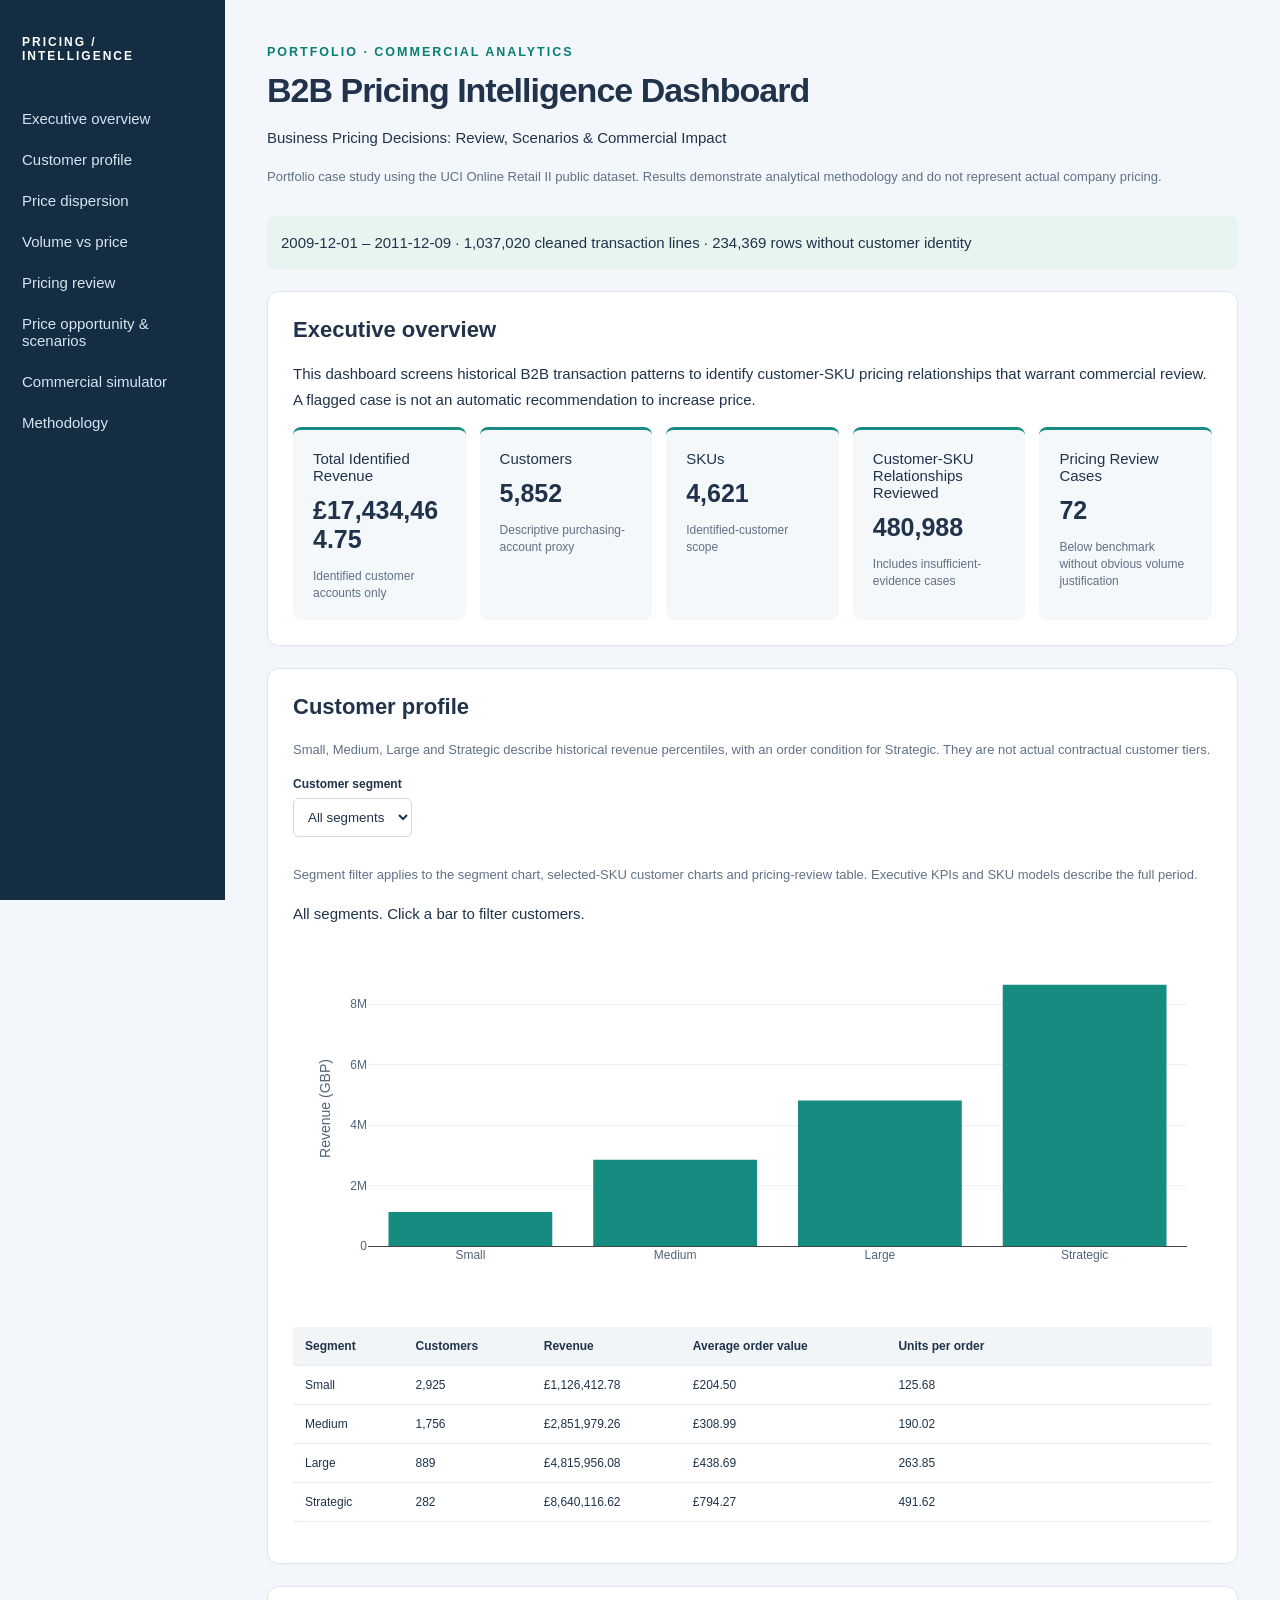
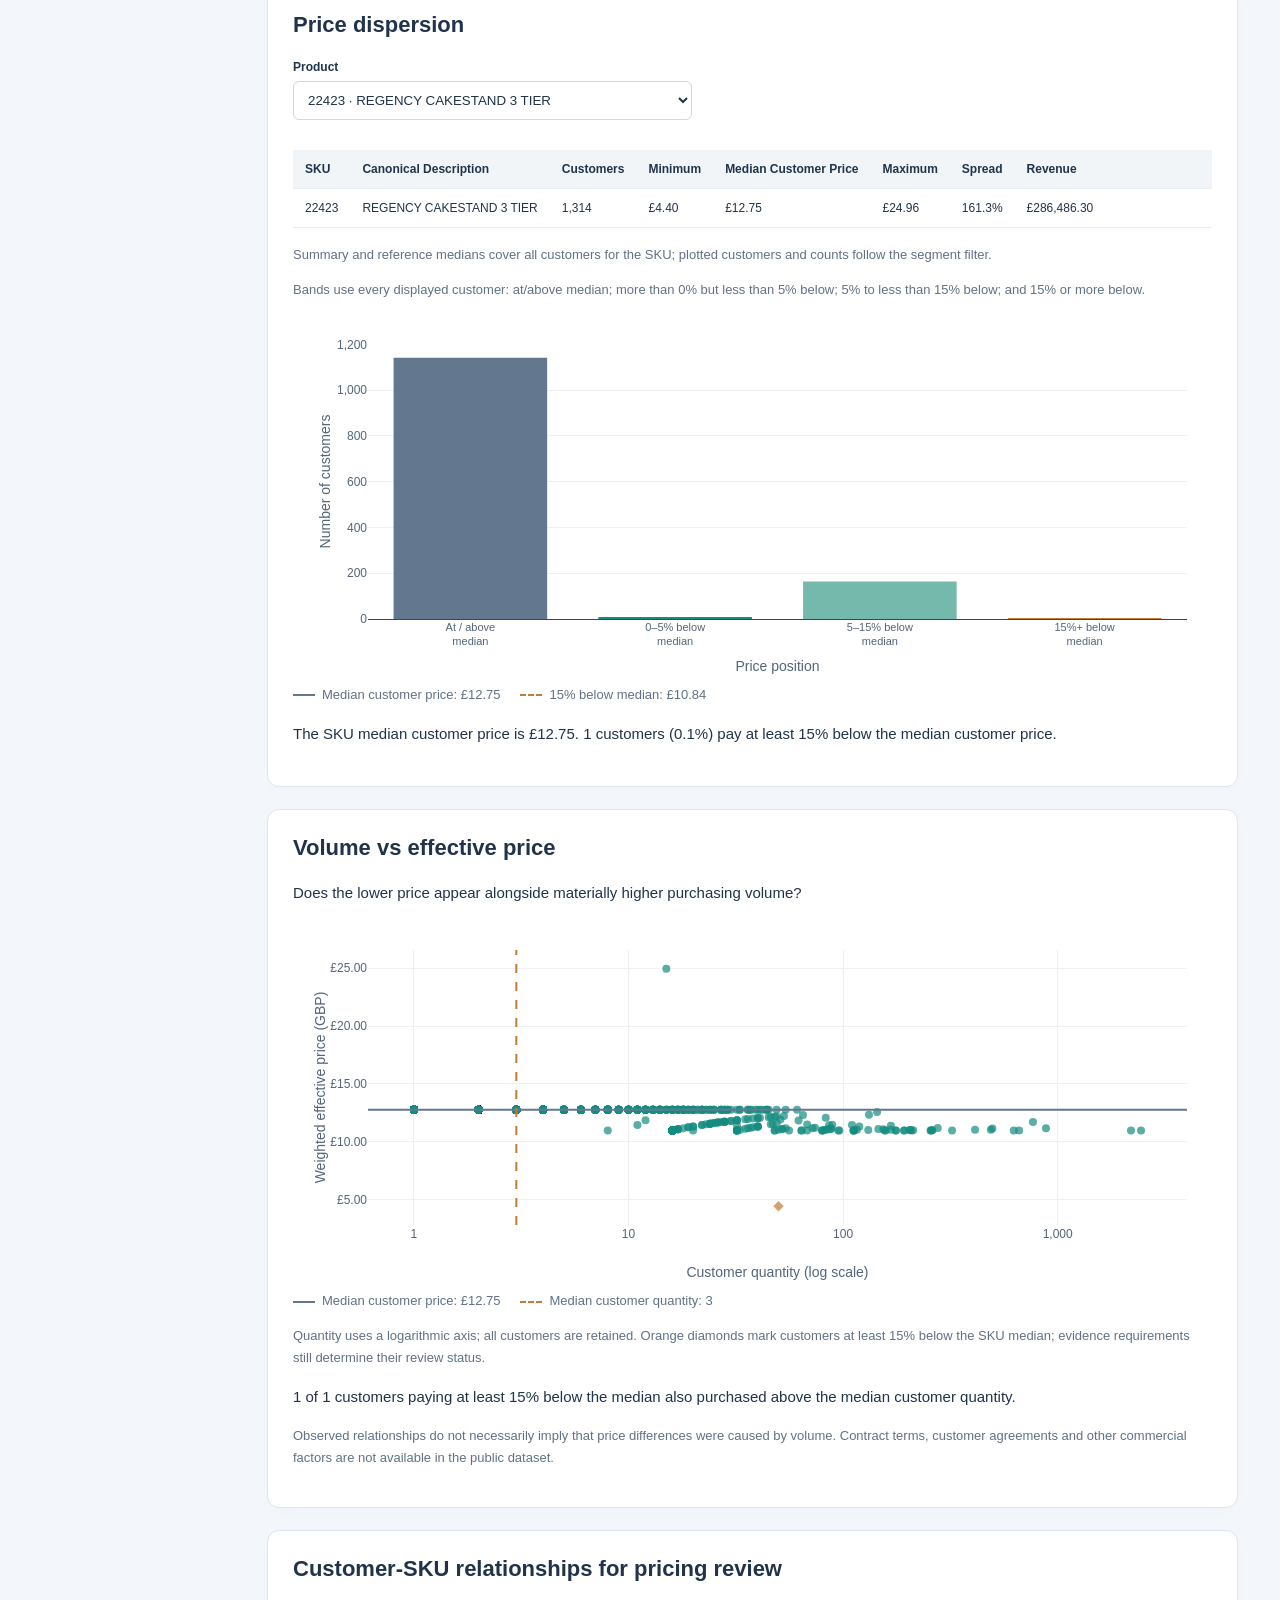
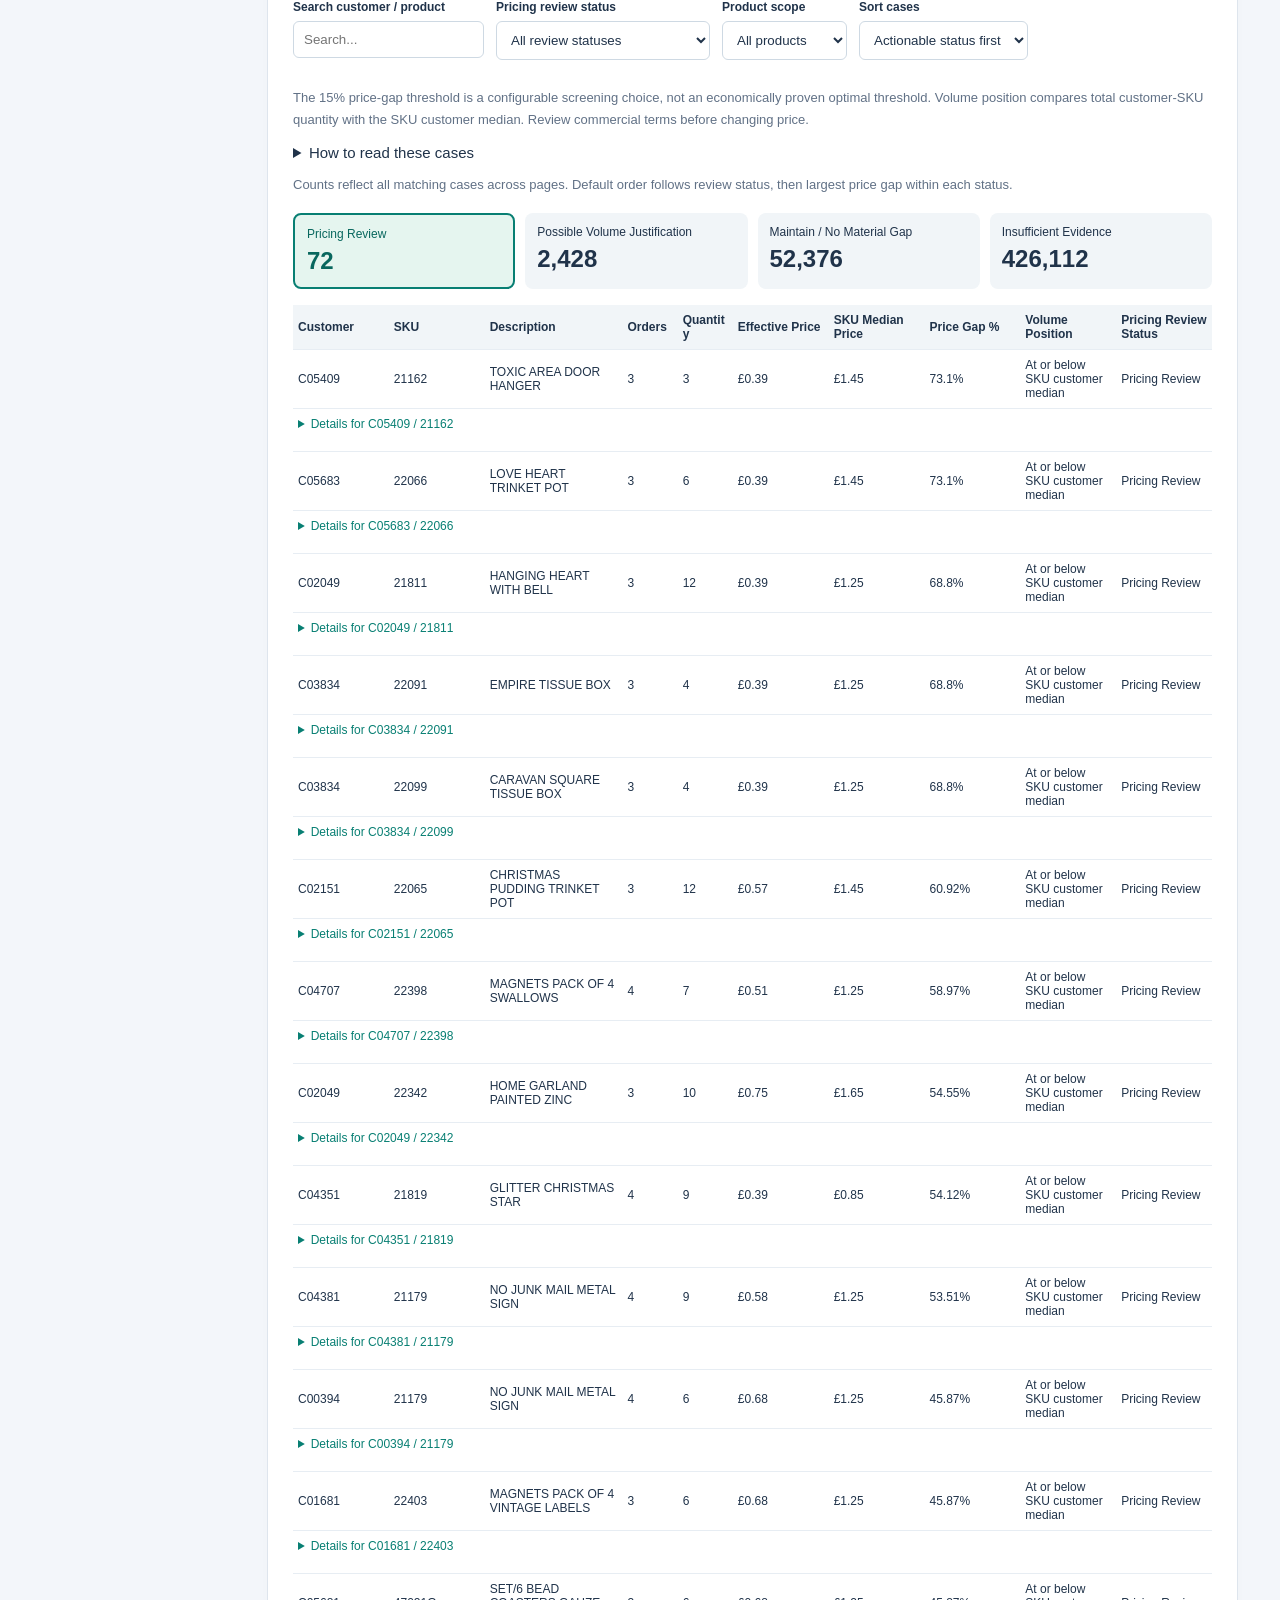
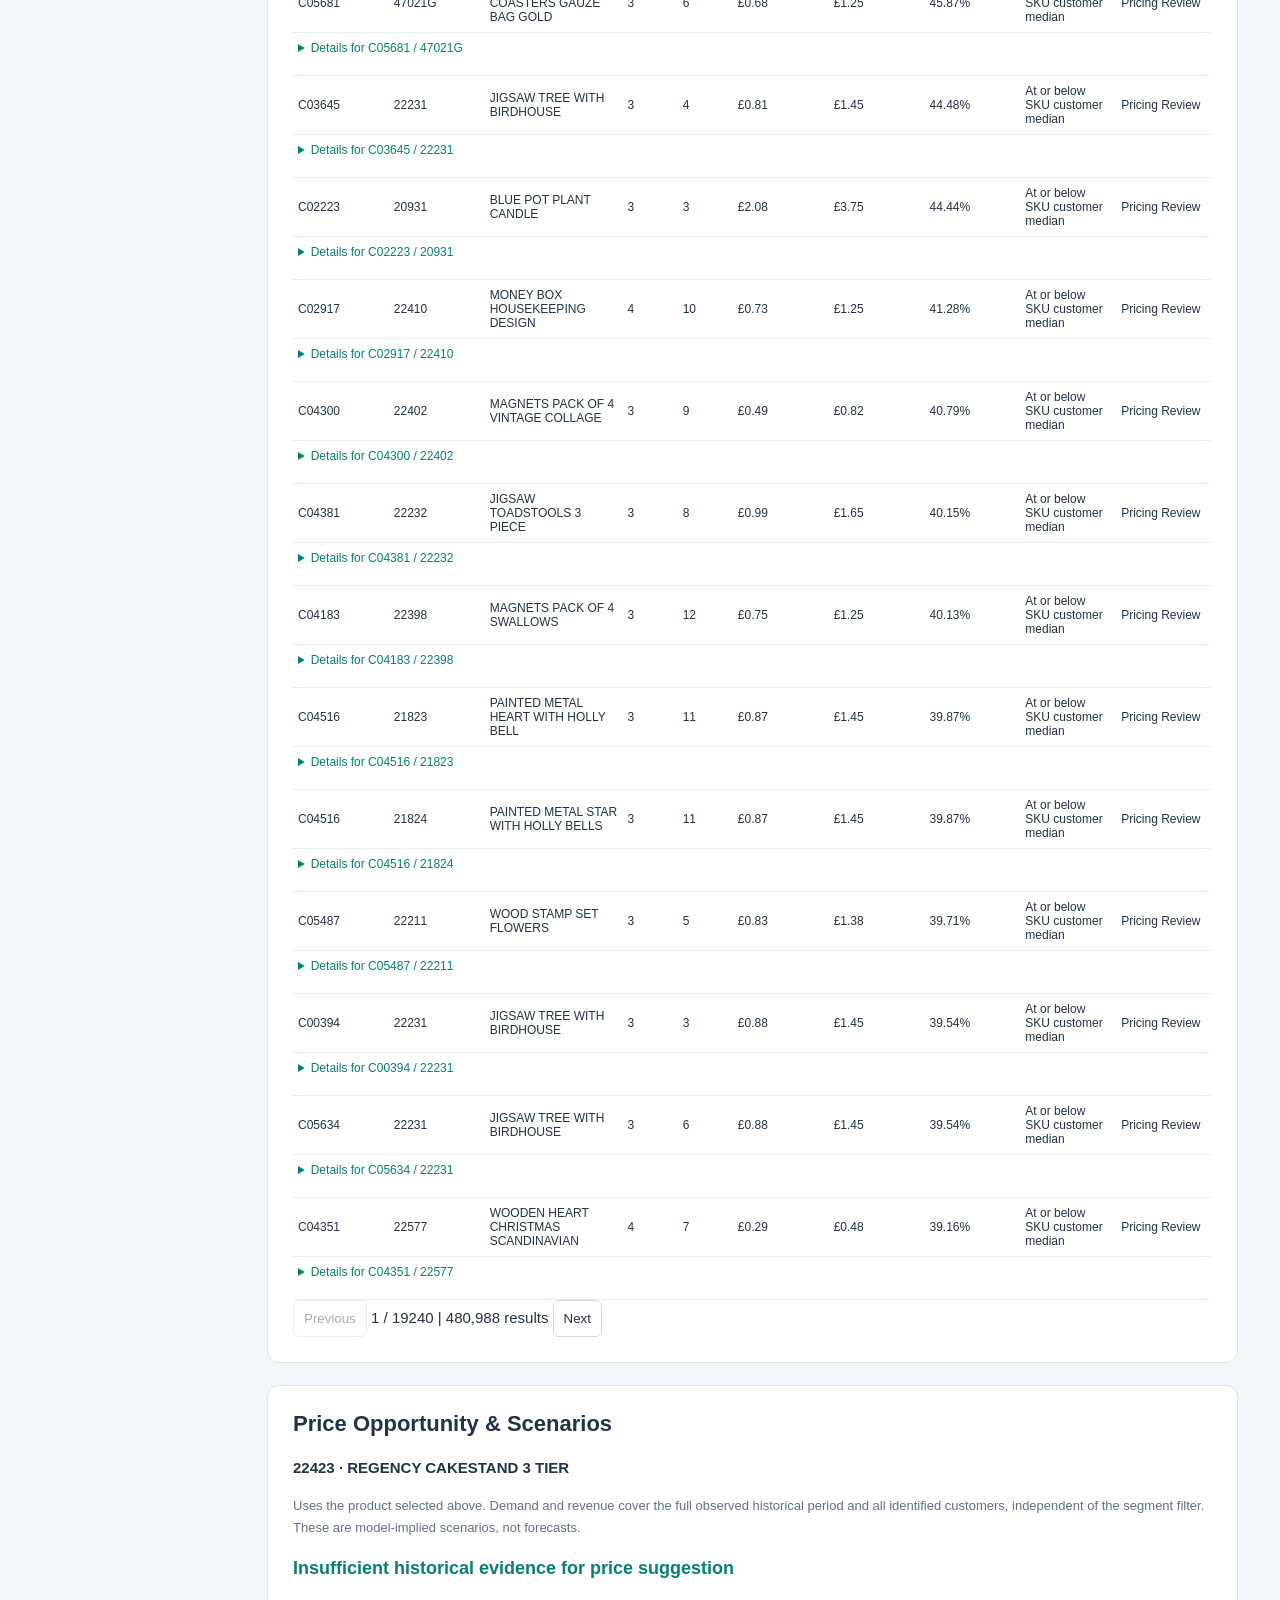
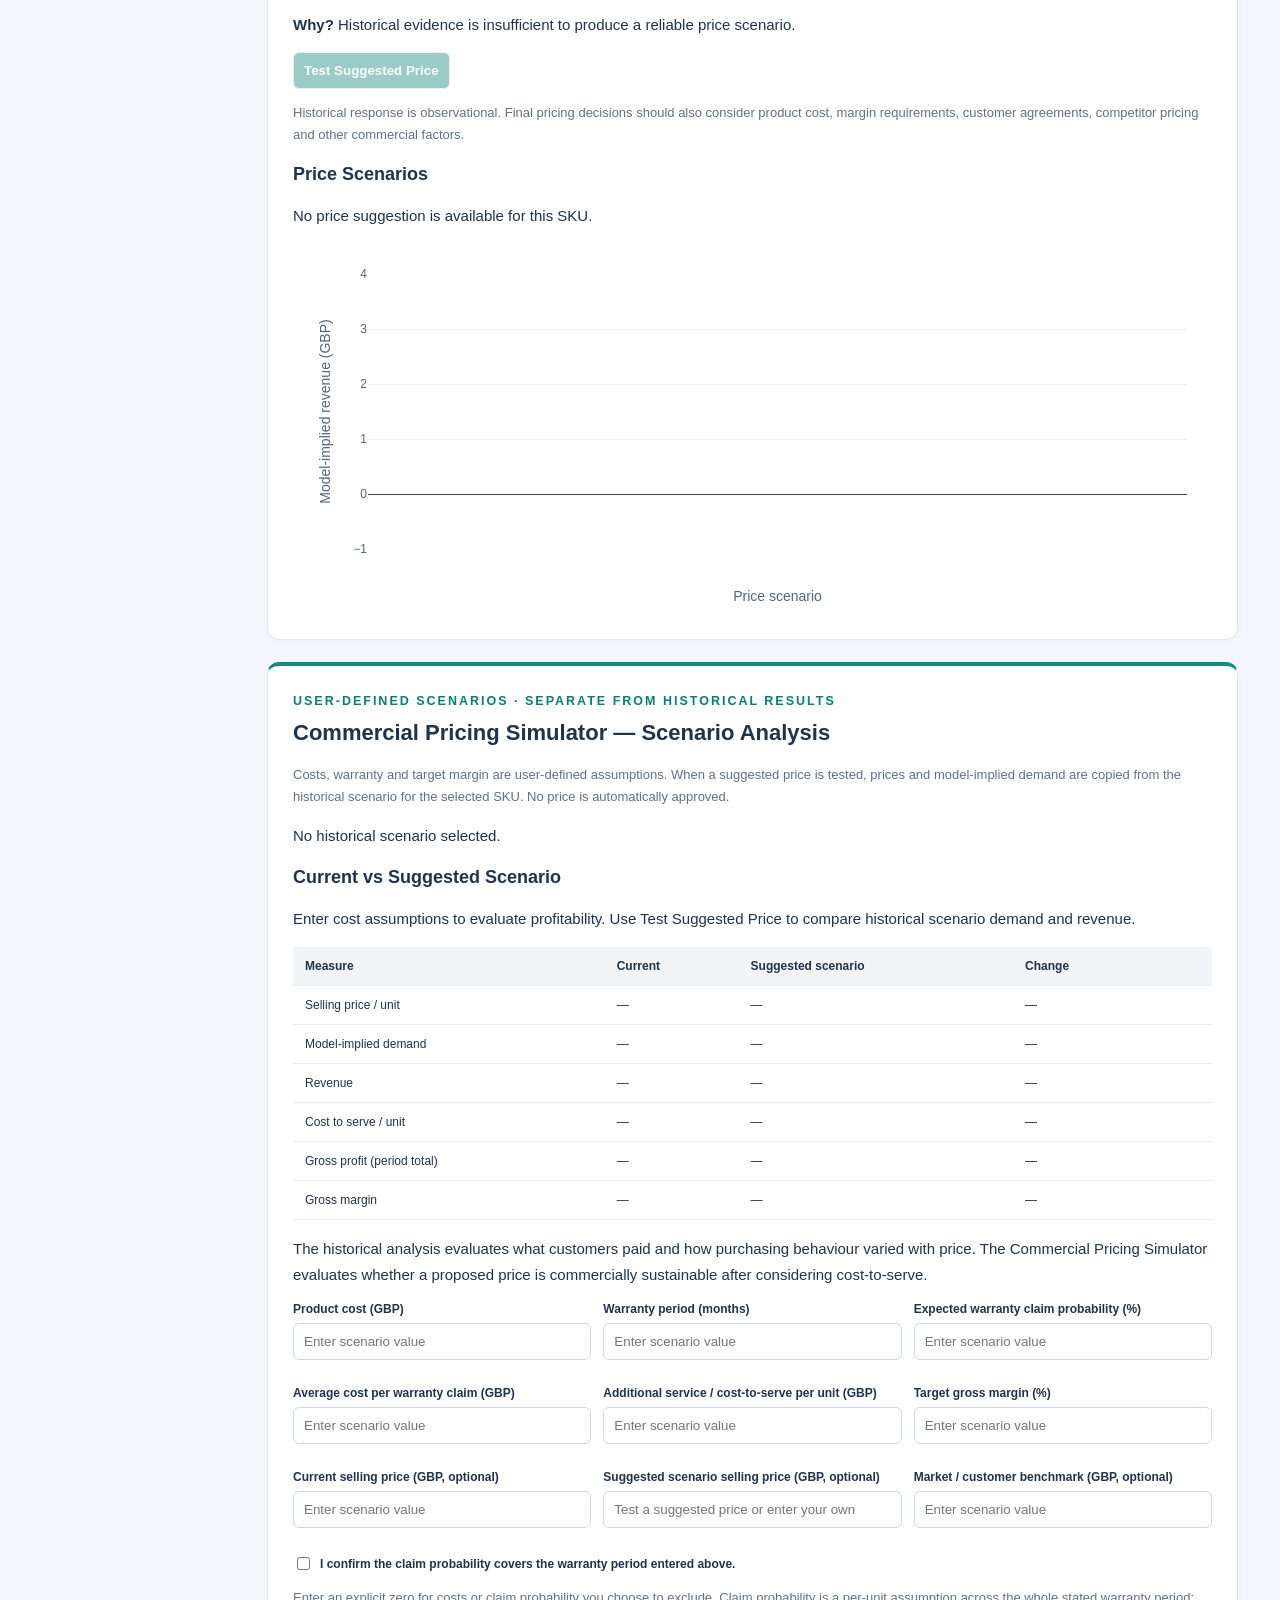
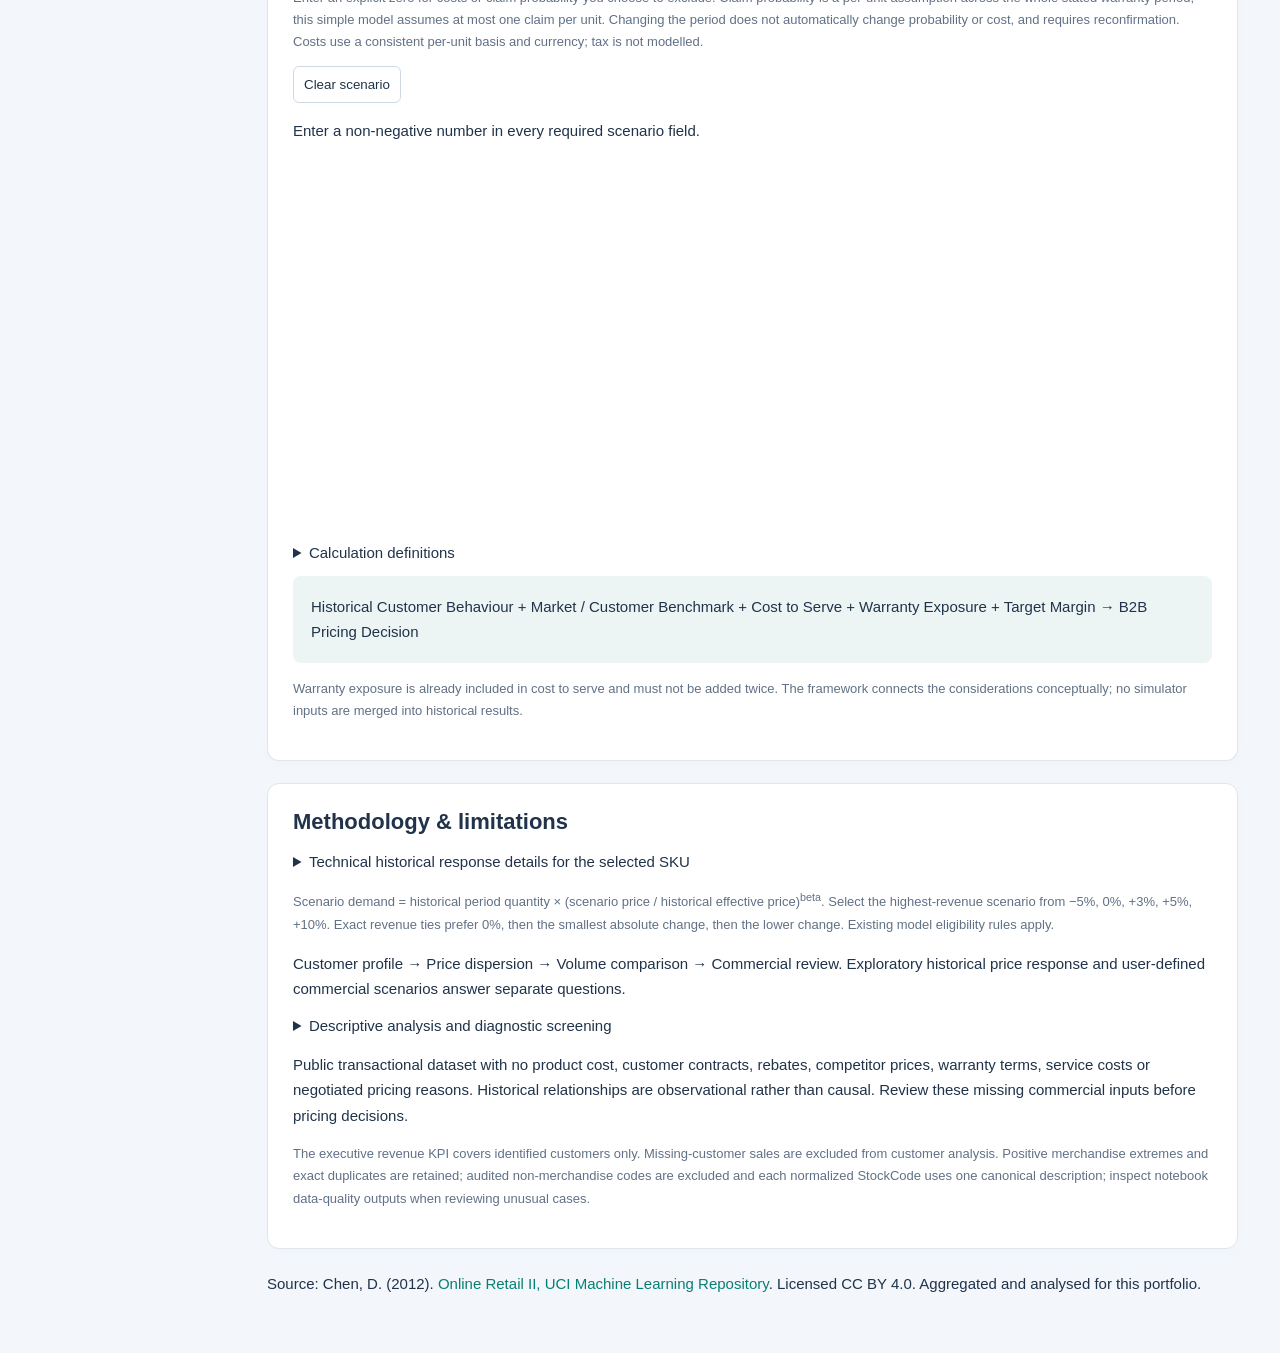
==== commit e9242abc: "Prioritize actionable pricing reviews and document transaction QA" ====
--- a/projects/b2b-pricing-intelligence/index.html
+++ b/projects/b2b-pricing-intelligence/index.html
@@ -6,9 +6,9 @@
 <section id="dispersion"><h2>Price dispersion</h2><label>Product <select id="sku"></select></label><div id="skuStats"></div><p class="note">Summary and reference medians cover all customers for the SKU; plotted customers and counts follow the segment filter.</p><p class="note">Bands use every displayed customer: at/above median; more than 0% but less than 5% below; 5% to less than 15% below; and 15% or more below.</p><div id="priceChart" class="chart"></div><div class="chart-key note"><span class="median-key" id="priceMedianKey"></span><span class="threshold-key" id="priceThresholdKey"></span></div><p id="priceInterpretation" aria-live="polite"></p></section>
 <section id="volume"><h2>Volume vs effective price</h2><p>Does the lower price appear alongside materially higher purchasing volume?</p><div id="volumeChart" class="chart"></div><div class="chart-key note"><span class="median-key" id="volumeMedianKey"></span><span class="threshold-key" id="volumeQuantityKey"></span></div><p class="note">Quantity uses a logarithmic axis; all customers are retained. Orange diamonds mark customers at least 15% below the SKU median; evidence requirements still determine their review status.</p><p id="volumeInterpretation" aria-live="polite"></p><p class="note">Observed relationships do not necessarily imply that price differences were caused by volume. Contract terms, customer agreements and other commercial factors are not available in the public dataset.</p></section>
 <section id="matrix"><h2>Customer-SKU relationships for pricing review</h2>
-<div class="filters"><label>Search customer / product<input id="search" type="search" placeholder="Search..."></label><label>Pricing review status<select id="recommendation"><option value="">All review statuses</option><option>Pricing Review</option><option>Possible Volume Justification</option><option>Maintain / No Material Gap</option><option>Insufficient Evidence</option></select></label><label>Product scope<select id="scope"><option value="">All products</option><option value="selected">Selected SKU</option></select></label><label>Price gap sort<select id="sort"><option value="desc">Largest gap first</option><option value="asc">Smallest gap first</option></select></label></div>
+<div class="filters"><label>Search customer / product<input id="search" type="search" placeholder="Search..."></label><label>Pricing review status<select id="recommendation"><option value="">All review statuses</option><option>Pricing Review</option><option>Possible Volume Justification</option><option>Maintain / No Material Gap</option><option>Insufficient Evidence</option></select></label><label>Product scope<select id="scope"><option value="">All products</option><option value="selected">Selected SKU</option></select></label><label>Sort cases<select id="sort"><option value="priority">Actionable status first</option><option value="desc">Largest gap first</option><option value="asc">Smallest gap first</option></select></label></div>
 <p id="screening-note" class="note"></p><details><summary>How to read these cases</summary><p><strong>Pricing Review:</strong> materially below the SKU customer median with quantity at or below the median; review whether commercial terms justify the gap.<br><strong>Possible Volume Justification:</strong> materially below median with above-median volume; a discount may be commercially justified.<br><strong>Maintain / No Material Gap:</strong> no material below-benchmark gap under the screening rule.<br><strong>Insufficient Evidence:</strong> fewer than 10 SKU customers, 30 SKU orders or 3 customer-SKU orders.</p><p>Effective price weights prices by units sold. Latest price is the latest transaction price, which may reflect a different order quantity. Benchmarks cover all identified customers for each SKU and do not change with the segment filter. A common SKU and quantity alone do not establish fully comparable contract or service terms.</p></details>
-<div id="opportunities"></div><button id="prev">Previous</button> <span id="page"></span> <button id="next">Next</button></section>
+<p class="note">Counts reflect all matching cases across pages. Default order follows review status, then largest price gap within each status.</p><div id="review-summary" aria-live="polite"></div><div id="opportunities"></div><button id="prev">Previous</button> <span id="page"></span> <button id="next">Next</button></section>
 <section id="elasticity"><h2>Price Opportunity &amp; Scenarios</h2><p id="opportunity-product"></p><p class="note">Uses the product selected above. Demand and revenue cover the full observed historical period and all identified customers, independent of the segment filter. These are model-implied scenarios, not forecasts.</p>
 <h3 id="suggestion-state" aria-live="polite"></h3><div id="suggestion-kpis" class="cards"></div><p><strong>Why?</strong> <span id="suggestion-why"></span></p><button id="test-suggested" type="button" disabled>Test Suggested Price</button>
 <p class="note">Historical response is observational. Final pricing decisions should also consider product cost, margin requirements, customer agreements, competitor pricing and other commercial factors.</p>
--- a/projects/b2b-pricing-intelligence/style.css
+++ b/projects/b2b-pricing-intelligence/style.css
@@ -8,3 +8,7 @@
 @media(max-width:550px){.cards{grid-template-columns:1fr}.chart{height:350px}.filters label{max-width:100%;width:100%}#sku{max-width:100%}.card strong{font-size:23px}}
 
 #suggestion-kpis{grid-template-columns:repeat(3,minmax(0,1fr))}@media(max-width:850px){#suggestion-kpis{grid-template-columns:repeat(2,minmax(0,1fr))}}@media(max-width:550px){#suggestion-kpis{grid-template-columns:1fr}}
+
+#review-summary{display:grid;grid-template-columns:repeat(4,minmax(0,1fr));gap:10px;margin:16px 0}.review-count{padding:12px;background:#f1f5f8;border-radius:8px;font-size:12px;overflow-wrap:anywhere}.review-count strong{display:block;font-size:24px;margin-top:6px}.primary-count{background:#e5f5ef;border:2px solid #087f73;color:#08675e}.review-table{width:100%;table-layout:fixed}.review-table th,.review-table td{white-space:normal;min-width:0;padding:8px 5px;overflow-wrap:anywhere}.review-table th:nth-child(3){width:15%}.review-table th:nth-child(4),.review-table th:nth-child(5){width:6%}.review-detail td{padding:0 5px 12px}.review-detail summary{cursor:pointer;color:#087f73;padding:8px 0;font-size:12px}.review-detail dl{display:grid;grid-template-columns:repeat(2,minmax(0,1fr));gap:12px;margin:8px 0;padding:12px;background:#f4f8fb}.review-detail dt{font-weight:600}.review-detail dd{margin:5px 0;line-height:1.5}.review-detail dl div:nth-child(3){grid-column:1/-1}
+@media(max-width:1100px){#review-summary{grid-template-columns:repeat(2,minmax(0,1fr))}.review-table thead{position:absolute;width:1px;height:1px;overflow:hidden;clip-path:inset(50%)}.review-table,.review-table tbody{display:block}.review-table tbody{border:1px solid #dee5ed;border-radius:8px;margin:12px 0;padding:10px}.review-table .review-row{display:grid;grid-template-columns:repeat(2,minmax(0,1fr));gap:8px}.review-table .review-row td{display:block;border:0}.review-row td::before{content:attr(data-label);display:block;font-weight:600;color:#617186;margin-bottom:5px}.review-table .review-detail,.review-table .review-detail td{display:block;width:100%;border:0}}
+@media(max-width:550px){.review-detail dl{grid-template-columns:1fr}.review-count{padding:10px}}
